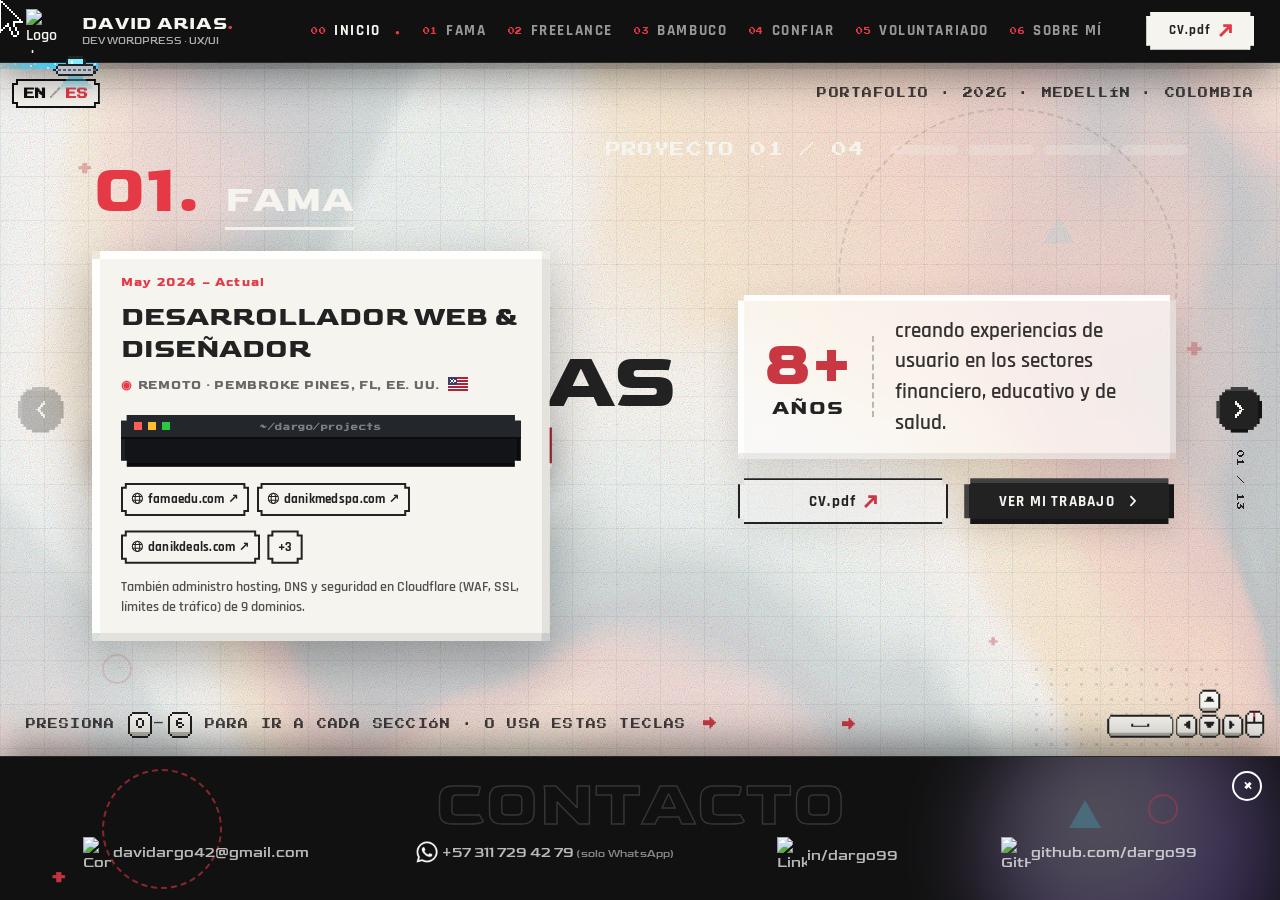
==== es/index.html @ ad83dde1 "About: quita Photoshop y After Effects; nueva frase sobre interfaces Co-Authored-By: Claude Opus 5.5" ====
<!DOCTYPE html>
<html lang="es" data-base="../">
<head>
  <meta charset="UTF-8" />
  <meta name="viewport" content="width=device-width, initial-scale=1.0" />
  <title>David Arias · Desarrollador WordPress Full-Stack &amp; Diseñador UX/UI</title>
  <meta name="description" content="David Arias, Desarrollador WordPress Full-Stack y Diseñador UX/UI en Medellín, Colombia. Plugins a medida para WordPress y WooCommerce, sitios rápidos y seguros, SEO técnico y Moodle. Más de 8 años, abierto a trabajo remoto." />
  <link rel="canonical" href="https://dargo99.github.io/es/" />
  <meta property="og:type" content="website" />
  <meta property="og:url" content="https://dargo99.github.io/es/" />
  <meta property="og:title" content="David Arias · Desarrollador WordPress Full-Stack &amp; Diseñador UX/UI" />
  <meta property="og:description" content="Plugins a medida para WordPress y WooCommerce, sitios rápidos y seguros, SEO técnico y Moodle. Más de 8 años, abierto a trabajo remoto." />
  <meta property="og:image" content="https://dargo99.github.io/img/og-es.jpg" />
  <meta property="og:image:width" content="1200" />
  <meta property="og:image:height" content="630" />
  <meta property="og:locale" content="es_CO" />
  <meta name="twitter:card" content="summary_large_image" />
  <link rel="icon" href="../img/siteico.png" type="image/png" />
  <link rel="alternate" hreflang="en" href="https://dargo99.github.io/" />
  <link rel="alternate" hreflang="es" href="https://dargo99.github.io/es/" />
  <link rel="stylesheet" href="../style.css?v=20261106a" />
</head>
<body>
  <!-- Activa el modo deck ANTES del primer pintado: si se esperaba a script.js
       (al final del body) el hero se pintaba primero con el layout normal y la
       descripción/botones visibles, y luego se ocultaban con un fundido. -->
  <script>document.body.classList.add('deck', 'deck-boot');</script>
  <!-- Pantalla de carga: desenfoque sobre el sitio + logo al centro mientras
       termina de cargar y acomodarse; script.js la desvanece -->
  <div id="loader" aria-hidden="true"><img src="../img/siteico.png" alt="" /></div>

  <!-- Filtros SVG: aberración cromática (lupa) + deformación del agua (aurora) -->
  <svg id="fx-defs" aria-hidden="true" focusable="false" width="0" height="0">
    <defs>
      <filter id="chroma" x="-15%" y="-15%" width="130%" height="130%" color-interpolation-filters="sRGB">
        <feOffset in="SourceGraphic" dx="-2.5" dy="0" result="r" />
        <feOffset in="SourceGraphic" dx="2.5" dy="0" result="b" />
        <feColorMatrix in="r" type="matrix" result="rOnly"
          values="1 0 0 0 0  0 0 0 0 0  0 0 0 0 0  0 0 0 1 0" />
        <feColorMatrix in="b" type="matrix" result="bOnly"
          values="0 0 0 0 0  0 0 0 0 0  0 0 1 0 0  0 0 0 1 0" />
        <feBlend in="rOnly" in2="SourceGraphic" mode="screen" result="rb" />
        <feBlend in="bOnly" in2="rb" mode="screen" />
      </filter>
    </defs>
  </svg>

  <!-- Capa de código decorativo: binario + fragmentos de los lenguajes del CV.
       Poblada por script.js; muy tenue para no competir con el contenido. -->
  <div id="code-rain" aria-hidden="true"></div>

  <!-- Efecto agua: canvas de baja resolución con ripples que siguen al cursor -->
  <canvas id="ripple" aria-hidden="true"></canvas>

  <!-- Custom cursor -->
  <div id="cursor"></div>

  <!-- Retro grain overlay -->
  <div id="grain"></div>

  <!-- Zoom modal (slider images / videos) -->
  <div id="zoom" role="dialog" aria-modal="true" aria-label="Visor de imágenes" aria-hidden="true">
    <button type="button" id="zoom-close" data-sound="clic">✕</button>
    <button type="button" id="zoom-prev" data-sound="clic" aria-label="Imagen anterior"><svg class="vw-arrow" viewBox="0 0 24 24" aria-hidden="true" focusable="false"><path d="M4 12h15M13 6l6 6-6 6"/></svg></button>
    <button type="button" id="zoom-next" data-sound="clic" aria-label="Imagen siguiente"><svg class="vw-arrow" viewBox="0 0 24 24" aria-hidden="true" focusable="false"><path d="M4 12h15M13 6l6 6-6 6"/></svg></button>
    <span id="zoom-tag"></span>
    <span id="zoom-ba" class="ba-cover" aria-hidden="true"></span>
    <div class="zoom-view">
      <img id="zoom-img" src="" alt="Vista ampliada" decoding="async" />
      <video id="zoom-video" loop muted playsinline preload="metadata"></video>
    </div>
  </div>

  <!-- Lightbox (freelance graphic pieces) — a nivel de body para que su overlay
       cubra toda la página (si va anidado en una sección queda atrapado). -->
  <div id="lightbox" role="dialog" aria-modal="true" aria-label="Visor de diseño gráfico" aria-hidden="true">
    <button type="button" id="lb-close" data-sound="clic">✕</button>
    <button type="button" id="lb-prev"  data-sound="clic" aria-label="Imagen anterior"><svg class="vw-arrow" viewBox="0 0 24 24" aria-hidden="true" focusable="false"><path d="M4 12h15M13 6l6 6-6 6"/></svg></button>
    <button type="button" id="lb-next"  data-sound="clic" aria-label="Imagen siguiente"><svg class="vw-arrow" viewBox="0 0 24 24" aria-hidden="true" focusable="false"><path d="M4 12h15M13 6l6 6-6 6"/></svg></button>
    <img id="lb-img" src="" alt="Vista ampliada" />
  </div>

  <!-- Audio -->
  <audio id="snd-clic"   src="../audio/clic.mp3"   preload="auto"></audio>
  <audio id="snd-whoosh" src="../audio/whoosh.mp3" preload="auto"></audio>
  <audio id="snd-tilin"  src="../audio/tilin.mp3"  preload="auto"></audio>
  <audio id="snd-whoomp" src="../audio/whoomp.mp3" preload="auto"></audio>

<!-- TOP BAR -->
<nav id="topbar">
  <a href="#hero" class="nav-logo glitch" data-sound="clic" data-text="DAVID ARIAS.">
    <img src="../img/siteico.png" alt="Logo de David Arias" />
    <span class="brand">
      <strong>DAVID ARIAS<span class="red">.</span></strong>
      <span class="side-roles">Dev WordPress · UX/UI</span>
    </span>
  </a>

  <ul>
    <li><a href="#hero"         data-sound="clic"><span class="micro">00</span> Inicio</a></li>
    <li><a href="#fama"         data-sound="clic"><span class="micro">01</span> FAMA</a></li>
    <li><a href="#freelance"    data-sound="clic"><span class="micro">02</span> Freelance</a></li>
    <li><a href="#bambuco"      data-sound="clic"><span class="micro">03</span> BambuCo</a></li>
    <li><a href="#confiar"      data-sound="clic"><span class="micro">04</span> Confiar</a></li>
    <li><a href="#volunteering" data-sound="clic"><span class="micro">05</span> Voluntariado</a></li>
    <li><a href="#about"        data-sound="clic"><span class="micro">06</span> Sobre mí</a></li>
  </ul>

  <a href="../cv/David-Arias-CV-ES.pdf" target="_blank" rel="noopener" class="btn-light btn-sm glitch" data-sound="whoomp" data-text="CV.pdf">
    <span class="cv-text">CV.pdf</span>
    <svg class="cv-icon cv-arrow" viewBox="2 44 166 166" aria-hidden="true" focusable="false"><path transform="rotate(45 91 122.5)" d="M85 22Q91 16 97 22L169 94L143.5 119.5L109 85V229H73V85L38.5 119.5L13 94Z"/></svg>
  </a>
</nav>

  <!-- Cambio de idioma: esquina superior izquierda, bajo el topbar -->
  <a href="../index.html" class="lang-switch" hreflang="en" lang="en" data-sound="clic" aria-label="View the portfolio in English"><span class="ls-alt">EN</span><span class="ls-sep">/</span><span class="ls-cur">ES</span></a>

  <!-- BOTTOM CONTACT BAR (expands on hover) -->
  <div id="bottombar">
    <div class="bb-deco">
      <span class="orb bb-orb2"></span>
      <div class="deco-ring-sm bb-ring"></div>
      <span class="deco-plus dp4">+</span>
      <span class="deco-shape ds-tri s12"></span>
      <span class="deco-shape ds-ci s6"></span>
      <span class="bb-title">Contacto</span>
    </div>
    <button type="button" class="bb-toggle" aria-label="Cerrar barra de contacto" data-sound="clic">+</button>
    <a href="mailto:davidargo42@gmail.com" data-sound="tilin"><img src="../img/mail.png" alt="Correo" /><span>davidargo42@gmail.com</span></a>
    <a href="https://wa.me/573117294279" target="_blank" rel="noopener" data-sound="tilin"><img src="../img/whatsapp.png?v=3" alt="WhatsApp" /><span>+57 311 729 42 79 <small class="bb-note">(solo WhatsApp)</small></span></a>
    <a href="https://www.linkedin.com/in/dargo99/" target="_blank" rel="noopener" data-sound="tilin"><img src="../img/linkedin.png" alt="LinkedIn" /><span style="margin-top: 7px;">in/dargo99</span></a>
    <a href="https://github.com/dargo99" target="_blank" rel="noopener" data-sound="tilin"><img src="../img/github.png" alt="GitHub" /><span>github.com/dargo99</span></a>
    <a href="#hero" class="backtop" data-sound="whoosh" aria-label="Volver al inicio"><svg class="home-ico" viewBox="0 0 9 8" aria-hidden="true" focusable="false" shape-rendering="crispEdges"><path d="M4 0h1v1h1v1h1v1h1v1H7v4H5V5H4v3H2V4H1V3h1V2h1V1h1z"/></svg><span>Volver</span></a>
  </div>

  <!-- DECK: el sitio funciona como un slider 3D que avanza con el scroll.
       Glow de fondo (cambia de color por sección), progreso y flechas. -->
  <div id="deck-glow" aria-hidden="true"></div>
  <div id="deck-progress" aria-hidden="true"><span></span></div>
  <nav id="deck-nav" aria-label="Diapositivas">
    <button type="button" id="deck-prev" class="deck-arrow prev" aria-label="Diapositiva anterior"><svg viewBox="0 0 1000 1000" aria-hidden="true" focusable="false"><path d="M696 533C708 521 713 504 713 487 713 471 708 454 696 446L400 146C388 133 375 125 354 125 338 125 325 129 313 142 300 154 292 171 292 187 292 204 296 221 308 233L563 492 304 771C292 783 288 800 288 817 288 833 296 850 308 863 321 871 338 875 354 875 371 875 388 867 400 854L696 533Z"></path></svg></button>
    <span id="deck-count" class="micro" aria-live="polite">01 / 01</span>
    <button type="button" id="deck-next" class="deck-arrow next" aria-label="Diapositiva siguiente"><svg viewBox="0 0 1000 1000" aria-hidden="true" focusable="false"><path d="M696 533C708 521 713 504 713 487 713 471 708 454 696 446L400 146C388 133 375 125 354 125 338 125 325 129 313 142 300 154 292 171 292 187 292 204 296 221 308 233L563 492 304 771C292 783 288 800 288 817 288 833 296 850 308 863 321 871 338 875 354 875 371 875 388 867 400 854L696 533Z"></path></svg></button>
  </nav>

  <!-- Pista "gamificada" (visible en todo el sitio) para navegar: mouse con
       ruedita y flechas del teclado en pixel art (SVG generado por script.js),
       con demo automática y respuesta al usar la rueda o las teclas reales. -->
  <div class="kbd-hint" aria-hidden="true">
    <div class="kbd-row kbd-scroll">
      <i class="kbd-mouse"></i>
    </div>
    <div class="kbd-row">
      <div class="kbd-keys">
        <i class="kc" data-key="ArrowUp"></i>
        <i class="kc" data-key="ArrowLeft"></i>
        <i class="kc" data-key="ArrowDown"></i>
        <i class="kc" data-key="ArrowRight"></i>
        <i class="kc kc-space" data-key=" "></i>
      </div>
    </div>
  </div>

  <div id="page">

    <!-- HERO -->
    <header id="hero">
      <div class="hero-streak" aria-hidden="true"><span></span><span></span><span></span><span></span><span></span></div>
      <div class="tools-bg"></div>
      <div class="deco-ring"></div>
      <span class="deco-plus dp1">+</span>
      <span class="deco-plus dp2">+</span>
      <span class="deco-plus dp3">+</span>
      <span class="deco-shape ds-ci s2"></span>
      <span class="deco-shape ds-tri s3"></span>
      <span class="deco-shape ds-tri s9"></span>
      <div class="deco-dots dd0"></div>
      <span class="side-label side-bl micro hint-label" aria-hidden="true">Presiona <kbd class="kcap" data-key="0">0</kbd>–<kbd class="kcap" data-key="6">6</kbd> para ir a cada sección · o usa estas teclas <span class="hint-arrow">→</span></span>
      <span class="side-label side-tr micro" aria-hidden="true">Portafolio · 2026 · Medellín · Colombia</span>

      <div class="container hero-inner">
        <div class="hero-top">
          <h1 class="hero-name" aria-label="David Arias"><span class="hn-line" id="type-name" aria-hidden="true"></span></h1>
          <a href="#fama" class="hero-rolebig" data-sound="whoosh" aria-label="Desarrollador web &amp; diseñador: ver mi trabajo">
            <span class="px px-glitch" id="type-px"></span>
            <span class="role-amp" id="type-amp"></span>
          </a>
        </div>
        <div class="hero-row">
          <div class="hero-desc">
            <strong class="hd-stat"><span class="hd-num">8+</span><span class="hd-unit">años</span></strong>
            <p class="hd-text">creando experiencias de usuario en los sectores financiero, educativo y de salud.</p>
          </div>
        </div>
        <div class="hero-ctas">
          <a href="../cv/David-Arias-CV-ES.pdf" target="_blank" rel="noopener" class="btn-ghost btn-cv" data-sound="whoomp"><span>CV.pdf</span><svg class="cv-icon cv-arrow" viewBox="2 44 166 166" aria-hidden="true" focusable="false"><path transform="rotate(45 91 122.5)" d="M85 22Q91 16 97 22L169 94L143.5 119.5L109 85V229H73V85L38.5 119.5L13 94Z"/></svg></a>
          <a href="#fama" class="btn-dark btn-arrow" data-sound="whoosh"><span>Ver mi trabajo</span><svg viewBox="0 0 1000 1000" aria-hidden="true" focusable="false"><path d="M696 533C708 521 713 504 713 487 713 471 708 454 696 446L400 146C388 133 375 125 354 125 338 125 325 129 313 142 300 154 292 171 292 187 292 204 296 221 308 233L563 492 304 771C292 783 288 800 288 817 288 833 296 850 308 863 321 871 338 875 354 875 371 875 388 867 400 854L696 533Z"></path></svg></a>
        </div>
      </div>
    </header>

    <!-- ============ FAMA ============ -->
    <section id="fama" class="rule company-sec">
      <span class="sec-streak ss-c" aria-hidden="true"></span>
      <span class="deco-word section-wm">FAMA</span>
      <span class="deco-plus dp4">+</span>
      <span class="deco-plus dp6">+</span>
      <div class="deco-dots dd1"></div>
      <div class="deco-ring-sm dr1"></div>
      <span class="deco-shape ds-tri s11"></span>
      <div class="container">
        <div class="section-head">
          <span class="big-num glitch" data-text="01.">01.</span>
          <h2 class="section-title glitch" data-text="FAMA">FAMA</h2>
          <p class="head-loc">Remoto · Pembroke Pines, FL, <span class="loc-end">EE. UU. <svg class="flag" viewBox="0 0 13 9" aria-hidden="true" focusable="false" shape-rendering="crispEdges"><path fill="#fff" d="M0 0h13v9H0z"/><path fill="#b22234" d="M0 0h13v1H0zM0 2h13v1H0zM0 4h13v1H0zM0 6h13v1H0zM0 8h13v1H0z"/><path fill="#3c3b6e" d="M0 0h6v5H0z"/><path fill="#fff" d="M1 1h1v1H1zM3 1h1v1H3zM2 2h1v1H2zM4 2h1v1H4zM1 3h1v1H1zM3 3h1v1H3z"/></svg></span></p>
        </div>

        <div class="exp-intro">
          <span class="proj-num">May 2024 – Actual</span>
          <h3 class="exp-role glitch" data-text="Desarrollador Web &amp; Diseñador">Desarrollador Web &amp; Diseñador</h3>
          <div class="exp-sites">
            <a href="https://famaedu.com/" target="_blank" rel="noopener" class="site-pill" data-projs="0,1" data-alt-proj="1" data-alt-href="https://famaedu.com/apply/" data-alt-label="famaedu.com/apply ↗" data-sound="tilin"><svg class="web-ico" viewBox="0 0 24 24" aria-hidden="true" focusable="false"><circle cx="12" cy="12" r="9.5"/><ellipse cx="12" cy="12" rx="4.2" ry="9.5"/><path d="M3.5 8.6h17M3.5 15.4h17"/></svg>famaedu.com ↗</a>
            <a href="https://danikmedspa.com/" target="_blank" rel="noopener" class="site-pill" data-projs="2" data-sound="tilin"><svg class="web-ico" viewBox="0 0 24 24" aria-hidden="true" focusable="false"><circle cx="12" cy="12" r="9.5"/><ellipse cx="12" cy="12" rx="4.2" ry="9.5"/><path d="M3.5 8.6h17M3.5 15.4h17"/></svg>danikmedspa.com ↗</a>
            <span class="sites-break" aria-hidden="true"></span>
            <a href="https://danikdeals.com/" target="_blank" rel="noopener" class="site-pill" data-projs="3" data-sound="tilin"><svg class="web-ico" viewBox="0 0 24 24" aria-hidden="true" focusable="false"><circle cx="12" cy="12" r="9.5"/><ellipse cx="12" cy="12" rx="4.2" ry="9.5"/><path d="M3.5 8.6h17M3.5 15.4h17"/></svg>danikdeals.com ↗</a>
            <button type="button" class="site-pill site-more" data-sound="tilin" aria-expanded="false" aria-controls="fama-more-sites" aria-label="Ver 3 sitios más">+3</button>
            <span class="site-menu" id="fama-more-sites" role="menu" hidden>
              <a href="https://ultherapyfacelift.com/" target="_blank" rel="noopener" role="menuitem" data-sound="tilin"><svg class="web-ico" viewBox="0 0 24 24" aria-hidden="true" focusable="false"><circle cx="12" cy="12" r="9.5"/><ellipse cx="12" cy="12" rx="4.2" ry="9.5"/><path d="M3.5 8.6h17M3.5 15.4h17"/></svg>ultherapyfacelift.com ↗</a>
              <a href="https://morpheus8.cc/" target="_blank" rel="noopener" role="menuitem" data-sound="tilin"><svg class="web-ico" viewBox="0 0 24 24" aria-hidden="true" focusable="false"><circle cx="12" cy="12" r="9.5"/><ellipse cx="12" cy="12" rx="4.2" ry="9.5"/><path d="M3.5 8.6h17M3.5 15.4h17"/></svg>morpheus8.cc ↗</a>
              <a href="https://bodysculpting.me/" target="_blank" rel="noopener" role="menuitem" data-sound="tilin"><svg class="web-ico" viewBox="0 0 24 24" aria-hidden="true" focusable="false"><circle cx="12" cy="12" r="9.5"/><ellipse cx="12" cy="12" rx="4.2" ry="9.5"/><path d="M3.5 8.6h17M3.5 15.4h17"/></svg>bodysculpting.me ↗</a>
            </span>
            <p class="exp-note">También administro hosting, DNS y seguridad en Cloudflare (WAF, SSL, límites de tráfico) de 9 dominios.</p>
          </div>
        </div>

        <h3 class="projects-title glitch" data-text="Proyectos">Proyectos</h3>

        <!-- Project: famaedu landings (single slider) -->
        <article class="project">
          <header class="proj-head">
            <h4 class="proj-name glitch" data-text="famaedu.com · Landings">famaedu.com · Landings</h4>
            <dl class="proj-meta micro">
              <div><dd>WordPress, Elementor, WooCommerce, PHP, HTML, CSS, JS</dd></div>
            </dl>
          </header>
          <div class="slider" data-slider>
            <div class="slider-main tall">
              <div class="slide"><img data-lum="[base64]|[base64]" data-src="../img/opt/home-fama.webp" alt="Página de inicio de famaedu.com" loading="lazy" decoding="async" /></div>
              <div class="slide"><img data-lum="f8edf3fbfbe8e9f8fcfbfafcfbffe55b6366d1f9fbfdfbfafdf9fbfcfafbfcfcfcfcfafcfcfafafffffffffffffffffffffffffffffffffffaf5f5f5f5f5f5f5f6f6f6f7fbfbf4f5f8f7ffffffffffffffffffffffffffffffffffffffffffff|befb9e9ea19188aeb4b6b0c1b4fde553535fd6fdfdfdfbfafdf9fbfcfafbfcfcfcf9fafcfcfafafffffffffffffffffffffffffffffffffffaf5f5f5f5f5f5f5f6f6f6f7fbfbf3f5f7f7ffffffffffffffffffffffffffffffffffffffffffff" data-src="../img/opt/skincare-fama.webp" alt="Landing del Skin Care Diploma de FAMA" loading="lazy" decoding="async" /></div>
              <div class="slide"><img data-lum="f7eca379625f62544a392e24201d1d1d1d1d1d1d1d1d1d1d1d1d80ffffffffffffffffffd3464143395f66dbfffffffffffef6f6f6f6f6f6fefffffffffffffeeceeefeff0f0f5fefefdfbfaf9ac2024272b2e3235383c3f43464a4e51545844|bcfb98827e6b3527191c1d1d1d1d1d1d1d1d1d1d1d1d1d1d1d1d80ffffffffffffffffffcc503f5a373338dbfffffffffffef6f6f6f6f6f6fefffffffffffffef1f3f5f5f4f5f9fefefdfbfaf9ab2023272b2e3235383c634c464a4d5154584f" data-src="../img/opt/tour-fama.webp" alt="Página de reserva de tours del campus de FAMA" loading="lazy" decoding="async" /></div>
              <button type="button" class="nav-btn prev-btn" aria-label="Anterior"><svg viewBox="0 0 1000 1000" aria-hidden="true" focusable="false"><path d="M696 533C708 521 713 504 713 487 713 471 708 454 696 446L400 146C388 133 375 125 354 125 338 125 325 129 313 142 300 154 292 171 292 187 292 204 296 221 308 233L563 492 304 771C292 783 288 800 288 817 288 833 296 850 308 863 321 871 338 875 354 875 371 875 388 867 400 854L696 533Z"></path></svg></button>
              <button type="button" class="nav-btn next-btn" aria-label="Siguiente"><svg viewBox="0 0 1000 1000" aria-hidden="true" focusable="false"><path d="M696 533C708 521 713 504 713 487 713 471 708 454 696 446L400 146C388 133 375 125 354 125 338 125 325 129 313 142 300 154 292 171 292 187 292 204 296 221 308 233L563 492 304 771C292 783 288 800 288 817 288 833 296 850 308 863 321 871 338 875 354 875 371 875 388 867 400 854L696 533Z"></path></svg></button>
              <span class="slide-counter micro">01 / 03</span>
            </div>
            <div class="progress-bar"><div class="progress-fill"><span>🚀</span></div></div>
            <div class="thumbs">
              <button type="button" class="thumb"><img data-src="../img/opt/thumbs/home-fama.webp" alt="" loading="lazy" decoding="async" /></button>
              <button type="button" class="thumb"><img data-src="../img/opt/thumbs/skincare-fama.webp" alt="" loading="lazy" decoding="async" /></button>
              <button type="button" class="thumb"><img data-src="../img/opt/thumbs/tour-fama.webp" alt="" loading="lazy" decoding="async" /></button>
            </div>
          </div>
          <p class="proj-desc">
            Defino el diseño, publico la mayoría de las landings y desarrollo plugins que las mantienen rápidas (PageSpeed 90+), seguras, accesibles y optimizadas para SEO.
          </p>
        </article>

        <!-- Project: custom checkout & enrollment -->
        <article class="project">
          <header class="proj-head">
            <h4 class="proj-name glitch" data-text="Checkout e inscripción a la medida">Checkout e inscripción a la medida</h4>
            <dl class="proj-meta micro">
              <div><dd>PHP, CSS, HTML, JS, Elementor, WooCommerce, WordPress</dd></div>
            </dl>
          </header>
          <div class="slider" data-slider>
            <div class="slider-main tall">
              <div class="slide"><img data-lum="ffeefaf2e2c9c2dee8f3fcfffffffffffffffffffffffffffffffffffffffffffffffffffffffffffffffffffffffffffffffffffffffffffffffffffffffffffffffffffffffffffffffffffffffffffffffffffffffffffffffffffffffff4|b99c9bf8fffaf8ffeef3fdfffffffffffffffffffffffffffffffffffffffffffffffffffffffffffffffefffffffffffffffffffffffffffffffffffffffffffffffffffffffffffffffffffffffffffffffffffffffffffffffffffffffff4" data-src="../img/opt/apply-fama.webp" alt="Asistente de inscripción de FAMA" loading="lazy" decoding="async" /></div>
              <div class="slide"><img data-lum="edf0ebf8f8f8f8f8f8f8f8f8f8f8f8f8faf8f8f8f8f8f8f8f8f8f8f8f8f8faf8f8f8f8f8f8f8f8f8f8f8f8f8faf9f8f8f8f8f8f8f8f8f8f8f8f8f9f9f8f8f8f8f8f8f8f8f8f8f8f8f9faf8f8f8f8f8f8f8f8f8f8f8f8f8faf9f8f8f8f8f8f8f7|fcfbecf8f8f8f8f8f8f8f8f8f8f8f8f8faf8f8f8f8f8f8f8f8f8f8f8f8f8f9f8f8f8f8f8f8f8f8f8f8f8f8f8f9f9f8f8f8f8f8f8f8f8f8f8f8f8f8f9f8f8f8f8f8f8f8f8f8f8f8f8f9faf8f8f8f8f8f8f8f8f8f8f8f8f8faf9f8f8f8f8f8f8f7" data-src="../img/opt/checkout-fama.webp" alt="Checkout a la medida de FAMA" loading="lazy" decoding="async" /></div>
              <div class="slide"><img data-lum="e9c7d8e6f7f8f8f8f8f8f8f8f8f6f8f8f8f8f8f8fafaf8f8f8f8f8f8f8f8f8f8f8f8f8f8f8f8f9faf9f8f8f8f8f8f8f8f8f8f8f8f8f8f8f8fafaf8f8f8f8f8f8f8f8f8f8f8f8f8f8f8f8fafaf8f8f8f8f8f8f8f8f8f8f8f8f8f8f8f8faf9f8f4|e5f6ffe8f7f8f8f8f8f8f8f8f8f7f8f8f8f8f8f8fafaf9f8f8f8f8f8f8f8f8f8f8f8f8f8f8f8f9faf8f8f8f8f8f8f8f8f8f8f8f8f8f8f8f8f9faf8f8f8f8f8f8f8f8f8f8f8f8f8f8f8f8f9faf8f8f8f8f8f8f8f8f8f8f8f8f8f8f8f8f9faf8f4" data-src="../img/opt/recibo-fama.webp" alt="Recibo personalizado de FAMA" loading="lazy" decoding="async" /></div>
              <button type="button" class="nav-btn prev-btn" aria-label="Anterior"><svg viewBox="0 0 1000 1000" aria-hidden="true" focusable="false"><path d="M696 533C708 521 713 504 713 487 713 471 708 454 696 446L400 146C388 133 375 125 354 125 338 125 325 129 313 142 300 154 292 171 292 187 292 204 296 221 308 233L563 492 304 771C292 783 288 800 288 817 288 833 296 850 308 863 321 871 338 875 354 875 371 875 388 867 400 854L696 533Z"></path></svg></button>
              <button type="button" class="nav-btn next-btn" aria-label="Siguiente"><svg viewBox="0 0 1000 1000" aria-hidden="true" focusable="false"><path d="M696 533C708 521 713 504 713 487 713 471 708 454 696 446L400 146C388 133 375 125 354 125 338 125 325 129 313 142 300 154 292 171 292 187 292 204 296 221 308 233L563 492 304 771C292 783 288 800 288 817 288 833 296 850 308 863 321 871 338 875 354 875 371 875 388 867 400 854L696 533Z"></path></svg></button>
              <span class="slide-counter micro">01 / 03</span>
            </div>
            <div class="progress-bar"><div class="progress-fill"><span>🚀</span></div></div>
            <div class="thumbs">
              <button type="button" class="thumb"><img data-src="../img/opt/thumbs/apply-fama.webp" alt="" loading="lazy" decoding="async" /></button>
              <button type="button" class="thumb"><img data-src="../img/opt/thumbs/checkout-fama.webp" alt="" loading="lazy" decoding="async" /></button>
              <button type="button" class="thumb"><img data-src="../img/opt/thumbs/recibo-fama.webp" alt="" loading="lazy" decoding="async" /></button>
            </div>
          </div>
          <p class="proj-desc">
            Asistente de inscripción: curso, fecha, modalidad y plan de pago, con cargos y descuentos calculados. Plugins de WordPress a la medida con WooCommerce, Stripe, Zapier y GoHighLevel.
          </p>
        </article>

        <!-- Project: danikmedspa -->
        <article class="project">
          <header class="proj-head">
            <h4 class="proj-name glitch" data-text="danikmedspa.com">danikmedspa.com</h4>
            <dl class="proj-meta micro">
              <div><dd>WordPress, Elementor, WooCommerce, HTML, CSS, JS</dd></div>
            </dl>
          </header>
          <div class="slider" data-slider>
            <div class="slider-main tall">
              <div class="slide"><img data-lum="31545b56390e1d42525b5f6df3f3f3f3f3f3f3f3f3f3f3f3f34432313130302f2f2d2928283af6f6f6f6f6f6f6f6f6f6f6f6f6f4f3f3f3f3f3f3f3f3f3f6fffffffffffffdf6f6f6f6f6f6f6f6f62f191818181818181717171616161616161d|2c4351493f331e1b26323743eaf3f3f3f3f3f3f3f3f3f3e0e0402e2d2d2c2b2b2b2b2b221433f6f6f6f6f6f6f6f6f6f6e2e4f6f5f3f3f3f3f3f3f3f3e9e1f7fefefefefefcf6f6f6eee1eef6f6f6554343424242422c31414142424243434348" data-src="../img/opt/home%20danik.webp" alt="Página de inicio de Danik Med Spa" loading="lazy" decoding="async" /></div>
              <div class="slide"><img data-lum="4d65686b6d6d6fe6fffffffffffffffffffffc1733ffffffffff5f2326292c2f64f6f6f6f6f6f6f6f6f6f6f6f6fffffffffffffffffffffffffffffdfcfaf8f7fcfffffff9f6f6f6f6f6f6f6f6f6f6f6f62e1b1818181717161616aff6f6f6f6|47543f242f2a27d8fefefefefdf9fefefefefb3152fefefefefe582b2e30333562e9f6f6f6f6f6f2edf6f6f6f6fef6f9fefefefefef2fdfefefefefceef9f8f7fcfefef1f9f6f6f6f6f2ecf6f6f6f6f6eb4e424242414134414343bef6f6e9f6" data-src="../img/opt/services%20danik.webp" alt="Servicios de Danik Med Spa" loading="lazy" decoding="async" /></div>
              <button type="button" class="nav-btn prev-btn" aria-label="Anterior"><svg viewBox="0 0 1000 1000" aria-hidden="true" focusable="false"><path d="M696 533C708 521 713 504 713 487 713 471 708 454 696 446L400 146C388 133 375 125 354 125 338 125 325 129 313 142 300 154 292 171 292 187 292 204 296 221 308 233L563 492 304 771C292 783 288 800 288 817 288 833 296 850 308 863 321 871 338 875 354 875 371 875 388 867 400 854L696 533Z"></path></svg></button>
              <button type="button" class="nav-btn next-btn" aria-label="Siguiente"><svg viewBox="0 0 1000 1000" aria-hidden="true" focusable="false"><path d="M696 533C708 521 713 504 713 487 713 471 708 454 696 446L400 146C388 133 375 125 354 125 338 125 325 129 313 142 300 154 292 171 292 187 292 204 296 221 308 233L563 492 304 771C292 783 288 800 288 817 288 833 296 850 308 863 321 871 338 875 354 875 371 875 388 867 400 854L696 533Z"></path></svg></button>
              <span class="slide-counter micro">01 / 02</span>
            </div>
            <div class="progress-bar"><div class="progress-fill"><span>🚀</span></div></div>
            <div class="thumbs">
              <button type="button" class="thumb"><img data-src="../img/opt/thumbs/home%20danik.webp" alt="" loading="lazy" decoding="async" /></button>
              <button type="button" class="thumb"><img data-src="../img/opt/thumbs/services%20danik.webp" alt="" loading="lazy" decoding="async" /></button>
            </div>
          </div>
          <p class="proj-desc">
          Rediseño del sitio principal del med spa, pensado para convertir visitas en solicitudes de consulta gratuita. También me encargo de su mantenimiento y SEO.
          </p>
        </article>

        <!-- Project: danikdeals -->
        <article class="project">
          <header class="proj-head">
            <h4 class="proj-name glitch" data-text="danikdeals.com">danikdeals.com</h4>
            <dl class="proj-meta micro">
              <div><dd>WordPress, Elementor, WooCommerce, HTML, CSS, JS</dd></div>
            </dl>
          </header>
          <div class="slider" data-slider>
            <div class="slider-main tall">
              <div class="slide"><img data-lum="254be7e5d4d8dad9dadadad9d8d8d8d8d8d8d7d6d6d5e4f4f4f4f4f4f4f4f4f4f4f4f4f4f4f4f4f4f4f4f4f4f4f4f4f4f4f4f4f4f4f4f4f4f4f4f4f4f4f4f4f4f4f4f4f4f4f4f4f4f4f4f4f4f4f4f4f4f4b88383858687d6ebebebebecedeae7|254bfcfac2c0c1cec1b6b4b9c6d1cec4bcb9b8babbbbd7f4f4f4f4f4f4f4f4f4f4f4f4f4f4f4f4f4f4f4f4f4f4f4f4f4f4f4f4f4f4f4f4f4f4f4f4f4f4f4f4f4f4f4f4f4f4f4f4f4f4f4f4f4f4f4f4f4f49d4b4b4b4b4bbad6d6d6d8d8d8d8da" data-src="../img/opt/home%20danikdeals.webp" alt="Página de inicio de Danik Deals" loading="lazy" decoding="async" /></div>
              <div class="slide"><img data-lum="2553e3eee5f4f5f5f5f5f5f5f5f5f5f5f5f5f5f5f5f5f5f5f5f5f5f5f5f5f5f5f5f5f5f5f5f5f5f5f5f5f5f5f5f5f5f5f5f5f5f5f5f5f5f5f5f5f5f5f5f5f5f5f5f5f5f5f5f5f5f5f5f5f5f5f5f5f5f5f5f5f5f5f5f5f5f5f5f5f5f5f5f5f5f5|2554fcf9e5f4f5f5f5f5f5f5f5f5f5f5f5f5f5f5f5f5f5f5f5f5f5f5f5f5f5f5f5f5f5f5f5f5f5f5f5f5f5f5f5f5f5f5f5f5f5f5f5f5f5f5f5f5f5f5f5f5f5f5f5f5f5f5f5f5f5f5f5f5f5f5f5f5f5f5f5f5f5f5f5f5f5f5f5f5f5f5f5f5f5f5" data-src="../img/opt/memershipdanikdeals.webp" alt="Membresía de Danik Deals" loading="lazy" decoding="async" /></div>
              <button type="button" class="nav-btn prev-btn" aria-label="Anterior"><svg viewBox="0 0 1000 1000" aria-hidden="true" focusable="false"><path d="M696 533C708 521 713 504 713 487 713 471 708 454 696 446L400 146C388 133 375 125 354 125 338 125 325 129 313 142 300 154 292 171 292 187 292 204 296 221 308 233L563 492 304 771C292 783 288 800 288 817 288 833 296 850 308 863 321 871 338 875 354 875 371 875 388 867 400 854L696 533Z"></path></svg></button>
              <button type="button" class="nav-btn next-btn" aria-label="Siguiente"><svg viewBox="0 0 1000 1000" aria-hidden="true" focusable="false"><path d="M696 533C708 521 713 504 713 487 713 471 708 454 696 446L400 146C388 133 375 125 354 125 338 125 325 129 313 142 300 154 292 171 292 187 292 204 296 221 308 233L563 492 304 771C292 783 288 800 288 817 288 833 296 850 308 863 321 871 338 875 354 875 371 875 388 867 400 854L696 533Z"></path></svg></button>
              <span class="slide-counter micro">01 / 02</span>
            </div>
            <div class="progress-bar"><div class="progress-fill"><span>🚀</span></div></div>
            <div class="thumbs">
              <button type="button" class="thumb"><img data-src="../img/opt/thumbs/home%20danikdeals.webp" alt="" loading="lazy" decoding="async" /></button>
              <button type="button" class="thumb"><img data-src="../img/opt/thumbs/memershipdanikdeals.webp" alt="" loading="lazy" decoding="async" /></button>
            </div>
          </div>
          <p class="proj-desc">
          La tienda de ofertas en línea del med spa, impulsada por promociones de temporada y campañas de precio. Rediseño, mantenimiento continuo y SEO.
          </p>
        </article>

      </div>
    </section>

    <!-- ============ FREELANCE ============ -->
    <section id="freelance" class="rule company-sec">
      <span class="sec-streak ss-b" aria-hidden="true"></span>
      <span class="deco-word section-wm">FREELANCE</span>
      <div class="deco-dots dd3"></div>
      <span class="deco-plus dp9">+</span>
      <span class="deco-plus dp13">+</span>
      <span class="deco-shape ds-ci s6"></span>
      <span class="deco-shape ds-tri s12"></span>
      <div class="container">
        <div class="section-head">
          <span class="big-num glitch" data-text="02.">02.</span>
          <h2 class="section-title glitch" data-text="Freelance">Freelance</h2>
          <p class="head-loc">Remoto · Medellín, <span class="loc-end">COL <svg class="flag" viewBox="0 0 12 8" aria-hidden="true" focusable="false" shape-rendering="crispEdges"><path fill="#fcd116" d="M0 0h12v4H0z"/><path fill="#003893" d="M0 4h12v2H0z"/><path fill="#ce1126" d="M0 6h12v2H0z"/></svg></span></p>
        </div>

        <div class="exp-intro">
          <span class="proj-num">Sep 2023 – May 2024</span>
          <h3 class="exp-role glitch" data-text="Diseñador UI &amp; Gráfico">Diseñador UI &amp; Gráfico</h3>
        </div>

        <h3 class="projects-title glitch" data-text="Trabajos destacados">Trabajos destacados</h3>

        <article class="project" data-name="Diseño de marca &amp; UI">
          <div class="design-grid">
            <button type="button" class="design-item"><img data-src="../img/opt/softask.webp" alt="Softask: prototipo interactivo en Figma de una app de gestión de tareas" loading="lazy" /></button>
            <button type="button" class="design-item"><img data-src="../img/opt/avril.webp" alt="App Avril: prototipo interactivo en Figma de una app web de gestión de estaciones de servicio" loading="lazy" /></button>
            <button type="button" class="design-item"><img data-src="../img/opt/design1.webp"  alt="Pieza de diseño gráfico" loading="lazy" /></button>
            <button type="button" class="design-item"><img data-src="../img/opt/design2.webp"  alt="Pieza de diseño gráfico" loading="lazy" /></button>
            <button type="button" class="design-item"><img data-src="../img/opt/design3.webp"  alt="Pieza de diseño gráfico" loading="lazy" /></button>
            <button type="button" class="design-item"><img data-src="../img/opt/design4.webp"  alt="Pieza de diseño gráfico" loading="lazy" /></button>
            <button type="button" class="design-item"><img data-src="../img/opt/design5.webp"  alt="Pieza de diseño gráfico" loading="lazy" /></button>
            <button type="button" class="design-item"><img data-src="../img/opt/design6.webp"  alt="Pieza de diseño gráfico" loading="lazy" /></button>
            <button type="button" class="design-item"><img data-src="../img/opt/design7.webp"  alt="Pieza de diseño gráfico" loading="lazy" /></button>
            <button type="button" class="design-item"><img data-src="../img/opt/design8.webp"  alt="Pieza de diseño gráfico" loading="lazy" /></button>
            <button type="button" class="design-item"><img data-src="../img/opt/design9.webp"  alt="Pieza de diseño gráfico" loading="lazy" /></button>
            <button type="button" class="design-item"><img data-src="../img/opt/design10.webp" alt="Anuncio del helado artesanal de café Ben Fatto" loading="lazy" /></button>
          </div>
          <p class="proj-desc">
            Identidades de marca para pequeñas empresas y rediseños de UI con prototipos interactivos en Figma para una app de tareas y una app web de estaciones de servicio.
          </p>
        </article>
      </div>
    </section>

    <!-- ============ BAMBUCO ============ -->
    <section id="bambuco" class="rule company-sec">
      <span class="sec-streak ss-c" aria-hidden="true"></span>
      <span class="deco-word section-wm">BAMBUCO</span>
      <div class="deco-dots dd6"></div>
      <span class="deco-plus dp14">+</span>
      <div class="deco-ring-sm dr5"></div>
      <span class="deco-shape ds-tri s7"></span>
      <span class="deco-shape ds-tri s13"></span>
      <div class="container">
        <div class="section-head">
          <span class="big-num glitch" data-text="03.">03.</span>
          <h2 class="section-title glitch" data-text="BambuCo">BambuCo</h2>
          <p class="head-loc">Remoto · Medellín, <span class="loc-end">COL <svg class="flag" viewBox="0 0 12 8" aria-hidden="true" focusable="false" shape-rendering="crispEdges"><path fill="#fcd116" d="M0 0h12v4H0z"/><path fill="#003893" d="M0 4h12v2H0z"/><path fill="#ce1126" d="M0 6h12v2H0z"/></svg></span></p>
        </div>

        <div class="exp-intro">
          <span class="proj-num">Jul 2022 – Jul 2023</span>
          <h3 class="exp-role glitch" data-text="Desarrollador de Software">Desarrollador de Software</h3>
          <div class="exp-sites">
            <a href="https://github.com/bambuco/moodle-block_ludifica" target="_blank" rel="noopener" class="site-pill" data-sound="tilin" data-projs="0"><svg class="gh-ico" viewBox="0 0 16 16" aria-hidden="true" focusable="false"><path d="M8 0C3.58 0 0 3.58 0 8c0 3.54 2.29 6.53 5.47 7.59.4.07.55-.17.55-.38 0-.19-.01-.82-.01-1.49-2.01.37-2.53-.49-2.69-.94-.09-.23-.48-.94-.82-1.13-.28-.15-.68-.52-.01-.53.63-.01 1.08.58 1.23.82.72 1.21 1.87.87 2.33.66.07-.52.28-.87.51-1.07-1.78-.2-3.64-.89-3.64-3.95 0-.87.31-1.59.82-2.15-.08-.2-.36-1.02.08-2.12 0 0 .67-.21 2.2.82.64-.18 1.32-.27 2-.27.68 0 1.36.09 2 .27 1.53-1.04 2.2-.82 2.2-.82.44 1.1.16 1.92.08 2.12.51.56.82 1.27.82 2.15 0 3.07-1.87 3.75-3.65 3.95.29.25.54.73.54 1.48 0 1.07-.01 1.93-.01 2.2 0 .21.15.46.55.38A8.013 8.013 0 0016 8c0-4.42-3.58-8-8-8z"/></svg>block_ludifica ↗</a>
            <a href="https://github.com/UdeMedellin/moodle-theme_abierta" target="_blank" rel="noopener" class="site-pill" data-sound="tilin" data-projs="0"><svg class="gh-ico" viewBox="0 0 16 16" aria-hidden="true" focusable="false"><path d="M8 0C3.58 0 0 3.58 0 8c0 3.54 2.29 6.53 5.47 7.59.4.07.55-.17.55-.38 0-.19-.01-.82-.01-1.49-2.01.37-2.53-.49-2.69-.94-.09-.23-.48-.94-.82-1.13-.28-.15-.68-.52-.01-.53.63-.01 1.08.58 1.23.82.72 1.21 1.87.87 2.33.66.07-.52.28-.87.51-1.07-1.78-.2-3.64-.89-3.64-3.95 0-.87.31-1.59.82-2.15-.08-.2-.36-1.02.08-2.12 0 0 .67-.21 2.2.82.64-.18 1.32-.27 2-.27.68 0 1.36.09 2 .27 1.53-1.04 2.2-.82 2.2-.82.44 1.1.16 1.92.08 2.12.51.56.82 1.27.82 2.15 0 3.07-1.87 3.75-3.65 3.95.29.25.54.73.54 1.48 0 1.07-.01 1.93-.01 2.2 0 .21.15.46.55.38A8.013 8.013 0 0016 8c0-4.42-3.58-8-8-8z"/></svg>theme_abierta ↗</a>
            <a href="https://github.com/bambuco/moodle-block_vitrina" target="_blank" rel="noopener" class="site-pill" data-sound="tilin" data-projs="1"><svg class="gh-ico" viewBox="0 0 16 16" aria-hidden="true" focusable="false"><path d="M8 0C3.58 0 0 3.58 0 8c0 3.54 2.29 6.53 5.47 7.59.4.07.55-.17.55-.38 0-.19-.01-.82-.01-1.49-2.01.37-2.53-.49-2.69-.94-.09-.23-.48-.94-.82-1.13-.28-.15-.68-.52-.01-.53.63-.01 1.08.58 1.23.82.72 1.21 1.87.87 2.33.66.07-.52.28-.87.51-1.07-1.78-.2-3.64-.89-3.64-3.95 0-.87.31-1.59.82-2.15-.08-.2-.36-1.02.08-2.12 0 0 .67-.21 2.2.82.64-.18 1.32-.27 2-.27.68 0 1.36.09 2 .27 1.53-1.04 2.2-.82 2.2-.82.44 1.1.16 1.92.08 2.12.51.56.82 1.27.82 2.15 0 3.07-1.87 3.75-3.65 3.95.29.25.54.73.54 1.48 0 1.07-.01 1.93-.01 2.2 0 .21.15.46.55.38A8.013 8.013 0 0016 8c0-4.42-3.58-8-8-8z"/></svg>block_vitrina ↗</a>
            <a href="https://uvirtualabierta.udemedellin.edu.co/blocks/vitrina/?view=default&amp;id=8720" target="_blank" rel="noopener" class="site-pill" data-sound="tilin" data-projs="1"><svg class="web-ico" viewBox="0 0 24 24" aria-hidden="true" focusable="false"><circle cx="12" cy="12" r="9.5"/><ellipse cx="12" cy="12" rx="4.2" ry="9.5"/><path d="M3.5 8.6h17M3.5 15.4h17"/></svg>UVirtual Abierta ↗</a>
          </div>
        </div>

        <h3 class="projects-title glitch" data-text="Proyectos">Proyectos</h3>

        <article class="project">
          <header class="proj-head">
            <h4 class="proj-name glitch" data-text="Ludifica">Ludifica</h4>
            <dl class="proj-meta micro">
              <div><dd>HTML, CSS, PHP, jQuery, Mustache, Illustrator, Figma</dd></div>
            </dl>
          </header>
          <div class="slider" data-slider>
            <div class="slider-main">
              <div class="slide"><img data-lum="fafefefeeac6cddcf0fefefefefefdf8f5f3f2f2f2f3f5fafdfefefefefeefefedeff5fdfefee0e2d7fefefefde5e7f2fefefee4d0d0fdfee7acabb7a69bcaf8f8f0ece1d7e7ecfdfef7e4d8f5fefef0e1e2e4eadfe0d4f7eee6dde3e7fdfefe|fbfffffffffffffffbffffffffffffffffffffffffffffffffffffffffffffffffffffffffffffffffffffffffffffffffffffffffffffffffffffffffffffffffffffffffffffffffffffffffffffffffffffffffffffffffffffffffffffff" data-src="../img/opt/beforeux.webp" alt="Ludifica antes del rediseño" loading="lazy" decoding="async" /><span class="slide-tag">Antes</span></div>
              <div class="slide"><img data-lum="fffffffffdfefefefdfcfcfcfcfcfdfefdecf7f1edf7edf6fefefefefefefefefefefefefefefefefefefefefefefefefefefefefefefefefefefefefefefefefefefefefefefefefefefefefefefefefefefefefefce3dfdfe4fafefdffffff|fffffffffcfefefefefefefefefedad0d0d1d4d1d1d1d2d0d0d1d1dffdfdfcfcfcfcfcfcfcfcfcfcfcfcfcfcfcfcfcfcfcfcfcfcfcfcfcfcfcfcfcfcfcfcfcfcfcfcfcfcfcfcfcf0e8e7e5e3e3e6e7e3d4c8ccd6dee3e6e8e9e8f9fefdffffff" data-src="../img/opt/ludifica1.webp" alt="Ludifica después del rediseño" loading="lazy" decoding="async" /><span class="slide-tag">Después</span></div>
              <div class="slide"><img data-lum="37373738373636356169656545353d716a5a68724e343636363636363536363534343434343b3f3d403e3d40413d423d403c3d3e3d3f414234343434333536363636363636373737373636363636363535353535353535353434343434343434|3939393939393939393939393939393939393939393939393a3a3a3a3a3939393939393939393939393a3a3939393939393939393a3a3a3a3a3a3a3a393939393a3a3a3a39383838383737373736363635353535363535343434343434343434" data-src="../img/opt/ludifica2.webp" alt="Ludifica después del rediseño" loading="lazy" decoding="async" /><span class="slide-tag">Después</span></div>
              <div class="slide"><img data-lum="3e404c3a393d4d3942364a545051494e4f3f443b353036353433323738393a39393a3b3b3b3c3c3b3c3c3d3d3d3d3e3f3e3f3f3f3f403f3f434c5b5f50494d4c4a4948484769452a2a4872605f312e2a33332a29292929292931302a29292929|4c4b523c3d3e3e3d4044443f3c3b3a3a37373737373737364a444445454647474646464b535e453f3f3937434c4e4e4a45454443486155353b3a3938373636436b6b6f686a654d3536373a37373a3b38393f3c40443a3b3c3d403c3a3d3f3a36" data-src="../img/opt/ludifica3.webp" alt="Ludifica después del rediseño" loading="lazy" decoding="async" /><span class="slide-tag">Después</span></div>
              <div class="slide"><img data-lum="3a364139363942373d344247464a4649493e413a3532363534343337383a3a3939393a3a3a3a3b3b3b3b3c3c3d3d3d3e3e3f3f3f3f3f3f3f424a575b4d474b4a494847464560422c2c4567575732302c34342c2b2b2b2b2b2b32312c2b2b312a|4c4b4931383c32323131313131313131313131313131313035343434343435353434343434343434343434343434343434343434353b372f303030302f2f2f2f2f2f2f2f2f2f2f2f2f2f312f3031302f2f31303031313132323331302f2f3637" data-src="../img/opt/ludifica4.webp" alt="Ludifica después del rediseño" loading="lazy" decoding="async" /><span class="slide-tag">Después</span></div>
              <button type="button" class="nav-btn prev-btn" aria-label="Anterior"><svg viewBox="0 0 1000 1000" aria-hidden="true" focusable="false"><path d="M696 533C708 521 713 504 713 487 713 471 708 454 696 446L400 146C388 133 375 125 354 125 338 125 325 129 313 142 300 154 292 171 292 187 292 204 296 221 308 233L563 492 304 771C292 783 288 800 288 817 288 833 296 850 308 863 321 871 338 875 354 875 371 875 388 867 400 854L696 533Z"></path></svg></button>
              <button type="button" class="nav-btn next-btn" aria-label="Siguiente"><svg viewBox="0 0 1000 1000" aria-hidden="true" focusable="false"><path d="M696 533C708 521 713 504 713 487 713 471 708 454 696 446L400 146C388 133 375 125 354 125 338 125 325 129 313 142 300 154 292 171 292 187 292 204 296 221 308 233L563 492 304 771C292 783 288 800 288 817 288 833 296 850 308 863 321 871 338 875 354 875 371 875 388 867 400 854L696 533Z"></path></svg></button>
              <span class="slide-counter micro">01 / 05</span>
            </div>
            <div class="progress-bar"><div class="progress-fill"><span>🚀</span></div></div>
            <div class="thumbs">
              <button type="button" class="thumb"><img data-src="../img/opt/thumbs/beforeux.webp" alt="" loading="lazy" decoding="async" /></button>
              <button type="button" class="thumb"><img data-src="../img/opt/thumbs/ludifica1.webp" alt="" loading="lazy" decoding="async" /></button>
              <button type="button" class="thumb"><img data-src="../img/opt/thumbs/ludifica2.webp" alt="" loading="lazy" decoding="async" /></button>
              <button type="button" class="thumb"><img data-src="../img/opt/thumbs/ludifica3.webp" alt="" loading="lazy" decoding="async" /></button>
              <button type="button" class="thumb"><img data-src="../img/opt/thumbs/ludifica4.webp" alt="" loading="lazy" decoding="async" /></button>
            </div>
          </div>
          <p class="proj-desc">
            Bloque de gamificación para Moodle. Desarrollé la opción de compartir insignias, la ayuda dinámica, los puntos por completar actividades y las plantillas Default, Eliza y UVirtual Abierta.
          </p>
        </article>

        <article class="project">
          <header class="proj-head">
            <h4 class="proj-name glitch" data-text="Vitrina">Vitrina</h4>
            <dl class="proj-meta micro">
              <div><dd>PHP, Mustache, JavaScript, CSS</dd></div>
            </dl>
          </header>
          <div class="slider" data-slider>
            <div class="slider-main">
              <div class="slide"><img data-lum="fefefed5c1f4fefeced8fee6eefefefefefefefefefefefefefefefefefefefefefefefefefefefefefefefefefefefefefefefefefefefefefefefefefefefefefefefefefefefefefefefefefefefefefefefefefed19593939395c5fefefe|fffffffffffffffffffffffffcffffffffffffffffffffffffffffffffffffffffffffffffffffffffffffffffffffffffffffffffffffffffffffffffffffffffffffffffffffffffffffffffffffffffffffffffffcc8b8989898bbfffffff" data-src="../img/opt/vitrina1.webp" alt="Bloque Vitrina en la página de inicio de Moodle con las pestañas de cursos Todos, Próximos y Destacados" loading="lazy" decoding="async" /></div>
              <div class="slide"><img data-lum="5d7073ffffdecefffffffffffffffffffffffbfefbfbd1f0f3ebe6eaf3ebe6e8f0f6fcd9f0f2e9fdd3fdf3eff0f6f0ecedf4f5ffffffffffffffffffffffffffffffffffffffffffffffffffffffffffffffffffffffffffffffffffff915d5d|a2b4adfffffffffffffffffffffffffffffffffffcf6f6fafafaf5f9fffffffffff5e9e8e9e8e8e6e7fdfffffffffcf8f8e6e6eef3eafefffffffffffbf7f8f5e9eff1ebffffffffffefe4ece5e8ede5e2ffffffffffbb6998fffffffec1a39c" data-src="../img/opt/vitrina2.webp" alt="Catálogo de cursos de la Universidad de Medellín hecho con Vitrina, con filtros de categoría, idioma y licencia" loading="lazy" decoding="async" /></div>
              <div class="slide"><img data-lum="fffffbd4d4eefffffafafafafafafafafafafafafafafafafafafafafafafafafafafafafafafafafafafafafafafafafafafafafafafafafafafafafafafafafafafafafafafafafafafafafafafafafafafafafaface4b4b4b4b4b4bf0ffff|ffffe6cdf1fffffffaf9f9f9f9f9f9f9f9f9f9f9f9f9f9f9f9f9f9f9f9f9f9f9f9f9f9f9f9f9f9f9f9f9f9f9f9f9f9f9f9f9f9f9f9f9f9f9f9f9f9f9f9f9f9f9f9f9f9f9f9f9f9f9f9f9f9f9f9f9f8f8f8f8f8f8f8f9ca383939393938efffff" data-src="../img/opt/vitrina3.webp" alt="Vitrina de cursos con insignias premium y un curso próximo" loading="lazy" decoding="async" /></div>
              <button type="button" class="nav-btn prev-btn" aria-label="Anterior"><svg viewBox="0 0 1000 1000" aria-hidden="true" focusable="false"><path d="M696 533C708 521 713 504 713 487 713 471 708 454 696 446L400 146C388 133 375 125 354 125 338 125 325 129 313 142 300 154 292 171 292 187 292 204 296 221 308 233L563 492 304 771C292 783 288 800 288 817 288 833 296 850 308 863 321 871 338 875 354 875 371 875 388 867 400 854L696 533Z"></path></svg></button>
              <button type="button" class="nav-btn next-btn" aria-label="Siguiente"><svg viewBox="0 0 1000 1000" aria-hidden="true" focusable="false"><path d="M696 533C708 521 713 504 713 487 713 471 708 454 696 446L400 146C388 133 375 125 354 125 338 125 325 129 313 142 300 154 292 171 292 187 292 204 296 221 308 233L563 492 304 771C292 783 288 800 288 817 288 833 296 850 308 863 321 871 338 875 354 875 371 875 388 867 400 854L696 533Z"></path></svg></button>
              <span class="slide-counter micro">01 / 03</span>
            </div>
            <div class="progress-bar"><div class="progress-fill"><span>🚀</span></div></div>
            <div class="thumbs">
              <button type="button" class="thumb"><img data-src="../img/opt/thumbs/vitrina1.webp" alt="" loading="lazy" decoding="async" /></button>
              <button type="button" class="thumb"><img data-src="../img/opt/thumbs/vitrina2.webp" alt="" loading="lazy" decoding="async" /></button>
              <button type="button" class="thumb"><img data-src="../img/opt/thumbs/vitrina3.webp" alt="" loading="lazy" decoding="async" /></button>
            </div>
          </div>
          <p class="proj-desc">
            Bloque de Moodle que muestra los cursos disponibles. Desarrollé las vistas por pestañas, el ordenamiento, la configuración de filtros y la validación de consultas, siguiendo los estándares de código de Moodle.
          </p>
        </article>
      </div>
    </section>

    <!-- ============ CONFIAR ============ -->
    <section id="confiar" class="rule company-sec">
      <span class="sec-streak ss-a" aria-hidden="true"></span>
      <span class="deco-word section-wm">CONFIAR</span>
      <div class="deco-dots dd7"></div>
      <span class="deco-plus dp15">+</span>
      <span class="deco-plus dp16">+</span>
      <div class="deco-ring-sm dr6"></div>
      <span class="deco-shape ds-tri s14"></span>
      <div class="container">
        <div class="section-head">
          <span class="big-num glitch" data-text="04.">04.</span>
          <h2 class="section-title glitch" data-text="Confiar">Confiar</h2>
          <p class="head-loc">Presencial · Medellín, <span class="loc-end">COL <svg class="flag" viewBox="0 0 12 8" aria-hidden="true" focusable="false" shape-rendering="crispEdges"><path fill="#fcd116" d="M0 0h12v4H0z"/><path fill="#003893" d="M0 4h12v2H0z"/><path fill="#ce1126" d="M0 6h12v2H0z"/></svg></span></p>
        </div>

        <div class="exp-intro">
          <span class="proj-num">Jun 2018 – Jun 2022</span>
          <h3 class="exp-role glitch" data-text="Analista de Educación Virtual">Analista de Educación Virtual</h3>
          <div class="exp-sites">
            <a href="https://www.confiar.coop/" target="_blank" rel="noopener" class="site-pill" data-sound="tilin"><svg class="web-ico" viewBox="0 0 24 24" aria-hidden="true" focusable="false"><circle cx="12" cy="12" r="9.5"/><ellipse cx="12" cy="12" rx="4.2" ry="9.5"/><path d="M3.5 8.6h17M3.5 15.4h17"/></svg>confiar.coop ↗</a>
            <a href="https://escuela.confiar.coop/" target="_blank" rel="noopener" class="site-pill" data-projs="0,1" data-sound="tilin"><svg class="web-ico" viewBox="0 0 24 24" aria-hidden="true" focusable="false"><circle cx="12" cy="12" r="9.5"/><ellipse cx="12" cy="12" rx="4.2" ry="9.5"/><path d="M3.5 8.6h17M3.5 15.4h17"/></svg>escuela.confiar.coop ↗</a>
            <p class="exp-note">También administré el Moodle de la Escuela Confiar, monté y di soporte a un sitio WordPress interno y apoyé estrategias de mercadeo y gestión del conocimiento.</p>
          </div>
        </div>

        <h3 class="projects-title glitch" data-text="Proyectos">Proyectos</h3>

        <article class="project">
          <header class="proj-head">
            <h4 class="proj-name glitch" data-text="Universo CRM">Universo CRM</h4>
            <dl class="proj-meta micro">
              <div><dd>HTML, CSS, Moodle, Illustrator, H5P, After Effects, Premiere Pro</dd></div>
            </dl>
          </header>
          <div class="slider" data-slider>
            <div class="slider-main">
              <div class="slide"><video data-src="../video/crm.mp4" preload="none" muted loop playsinline></video></div>
              <div class="slide"><img data-lum="0b050505060f171917140f0a070607080a0d11181b1d212528292b2d2f34383a3a3735353b3b3c3b433c41464c565d656d747b7d7e828383817f81817c756860534a46454546464c555e6467666970716b634c3f2f130a0b0a09080808090705|0a04040404030e231c1e1c1a1a1a1c1d1b1b08080405080404040404100b060604040406040404041d08050804040406040504040404040405050405050505050505060a0505060505050607070707071b0a0707070707070707070807070707" data-src="../img/opt/crm2.webp" alt="Universo CRM" loading="lazy" decoding="async" /></div>
              <div class="slide"><video data-src="../video/crm3.mp4" preload="none" muted loop playsinline></video></div>
              <div class="slide"><video data-src="../video/crm4.mp4" preload="none" muted loop playsinline></video></div>
              <div class="slide"><video data-src="../video/crm_animation.mp4" preload="none" muted loop playsinline></video></div>
              <button type="button" class="nav-btn prev-btn" aria-label="Anterior"><svg viewBox="0 0 1000 1000" aria-hidden="true" focusable="false"><path d="M696 533C708 521 713 504 713 487 713 471 708 454 696 446L400 146C388 133 375 125 354 125 338 125 325 129 313 142 300 154 292 171 292 187 292 204 296 221 308 233L563 492 304 771C292 783 288 800 288 817 288 833 296 850 308 863 321 871 338 875 354 875 371 875 388 867 400 854L696 533Z"></path></svg></button>
              <button type="button" class="nav-btn next-btn" aria-label="Siguiente"><svg viewBox="0 0 1000 1000" aria-hidden="true" focusable="false"><path d="M696 533C708 521 713 504 713 487 713 471 708 454 696 446L400 146C388 133 375 125 354 125 338 125 325 129 313 142 300 154 292 171 292 187 292 204 296 221 308 233L563 492 304 771C292 783 288 800 288 817 288 833 296 850 308 863 321 871 338 875 354 875 371 875 388 867 400 854L696 533Z"></path></svg></button>
              <span class="slide-counter micro">01 / 05</span>
            </div>
            <div class="progress-bar"><div class="progress-fill"><span>🚀</span></div></div>
            <div class="thumbs">
              <button type="button" class="thumb"><img data-src="../img/opt/thumbs/crm.webp" alt="" loading="lazy" decoding="async" /></button>
              <button type="button" class="thumb"><img data-src="../img/opt/thumbs/crm2.webp" alt="" loading="lazy" decoding="async" /></button>
              <button type="button" class="thumb"><img data-src="../img/opt/thumbs/crm3.webp" alt="" loading="lazy" decoding="async" /></button>
              <button type="button" class="thumb"><img data-src="../img/opt/thumbs/crm4.webp" alt="" loading="lazy" decoding="async" /></button>
              <button type="button" class="thumb"><img data-src="../img/opt/thumbs/crm_animation.webp" alt="" loading="lazy" decoding="async" /></button>
            </div>
          </div>
          <p class="proj-desc">
            Curso gamificado con temática espacial que capacitó al personal de más de 50 agencias en el CRM de la empresa. Diseño instruccional y recursos web, con seguimiento en Moodle.
          </p>
        </article>

        <article class="project">
          <header class="proj-head">
            <h4 class="proj-name glitch" data-text="Eso a mí no me pasa">Eso a mí no me pasa</h4>
            <dl class="proj-meta micro">
              <div><dd>HTML, CSS, Moodle, Illustrator, Photoshop, After Effects, Premiere Pro</dd></div>
            </dl>
          </header>
          <div class="slider" data-slider>
            <div class="slider-main">
              <div class="slide"><video data-src="../video/eamnmp1.mp4" preload="none" muted loop playsinline></video></div>
              <div class="slide"><img data-lum="08070707080d111213131717120f100e0a070707070707070724627a7e7a79869c9289807d7d7d7d7d7d8b8c6e6d55453c383433383b32242d32393430312a2017140d090708080e1813100f0f111310121313121313110708080a0a0b0d0d0c|070707090d080d100e080a0f0e0e11100e0f11101412110807070707091612141c344f687377867a7875746d61513e1a0e0d0b0d2030445e606561605d5c564f49473b252c2a1e1716191d1e211d1b161512100f10110a180c0f0d0911080c0a" data-src="../img/opt/eamnmp2.webp" alt="Eso a mí no me pasa" loading="lazy" decoding="async" /></div>
              <div class="slide"><video data-src="../video/eamnmp3.mp4" preload="none" muted loop playsinline></video></div>
              <button type="button" class="nav-btn prev-btn" aria-label="Anterior"><svg viewBox="0 0 1000 1000" aria-hidden="true" focusable="false"><path d="M696 533C708 521 713 504 713 487 713 471 708 454 696 446L400 146C388 133 375 125 354 125 338 125 325 129 313 142 300 154 292 171 292 187 292 204 296 221 308 233L563 492 304 771C292 783 288 800 288 817 288 833 296 850 308 863 321 871 338 875 354 875 371 875 388 867 400 854L696 533Z"></path></svg></button>
              <button type="button" class="nav-btn next-btn" aria-label="Siguiente"><svg viewBox="0 0 1000 1000" aria-hidden="true" focusable="false"><path d="M696 533C708 521 713 504 713 487 713 471 708 454 696 446L400 146C388 133 375 125 354 125 338 125 325 129 313 142 300 154 292 171 292 187 292 204 296 221 308 233L563 492 304 771C292 783 288 800 288 817 288 833 296 850 308 863 321 871 338 875 354 875 371 875 388 867 400 854L696 533Z"></path></svg></button>
              <span class="slide-counter micro">01 / 03</span>
            </div>
            <div class="progress-bar"><div class="progress-fill"><span>🚀</span></div></div>
            <div class="thumbs">
              <button type="button" class="thumb"><img data-src="../img/opt/thumbs/eamnmp1.webp" alt="" loading="lazy" decoding="async" /></button>
              <button type="button" class="thumb"><img data-src="../img/opt/thumbs/eamnmp2.webp" alt="" loading="lazy" decoding="async" /></button>
              <button type="button" class="thumb"><img data-src="../img/opt/thumbs/eamnmp3.webp" alt="" loading="lazy" decoding="async" /></button>
            </div>
          </div>
          <p class="proj-desc">
            Capacitación en prevención de riesgos con historias ilustradas, videos y actividades SCORM/H5P. Ayudé a construir el curso y sus recursos en Moodle.
          </p>
        </article>
      </div>
    </section>

    <!-- ============ VOLUNTEERING ============ -->
    <section id="volunteering" class="rule company-sec">
      <span class="sec-streak ss-a" aria-hidden="true"></span>
      <span class="deco-word section-wm">VOLUNTARIADO</span>
      <div class="deco-dots dd2"></div>
      <div class="deco-ring-sm dr2"></div>
      <span class="deco-plus dp7">+</span>
      <span class="deco-plus dp8">+</span>
      <span class="deco-shape ds-tri s15"></span>
      <div class="container">
        <div class="section-head">
          <span class="big-num glitch" data-text="05.">05.</span>
          <h2 class="section-title glitch" data-text="Voluntariado">Voluntariado</h2>
          <p class="head-loc">Remoto · Medellín, <span class="loc-end">COL <svg class="flag" viewBox="0 0 12 8" aria-hidden="true" focusable="false" shape-rendering="crispEdges"><path fill="#fcd116" d="M0 0h12v4H0z"/><path fill="#003893" d="M0 4h12v2H0z"/><path fill="#ce1126" d="M0 6h12v2H0z"/></svg></span></p>
        </div>

        <div class="exp-intro">
          <span class="proj-num">Abr 2021 – Oct 2021</span>
          <h3 class="exp-role glitch" data-text="Líder Creativo">Líder Creativo</h3>
          <div class="exp-sites">
            <a href="https://www.eafit.edu.co/noticias/lo-que-esta-pasando/ganadores-eafitenses-crearon-un-proyecto-con-el-que-triunfaron-en-la" target="_blank" rel="noopener" class="site-pill" data-sound="tilin" data-show-projs="0" data-projs="0"><svg class="web-ico" viewBox="0 0 24 24" aria-hidden="true" focusable="false"><circle cx="12" cy="12" r="9.5"/><ellipse cx="12" cy="12" rx="4.2" ry="9.5"/><path d="M3.5 8.6h17M3.5 15.4h17"/></svg>Hackathon ganado · EAFIT ↗</a>
          </div>
        </div>

        <h3 class="projects-title glitch" data-text="Proyectos">Proyectos</h3>

        <article class="project">
          <header class="proj-head">
            <h4 class="proj-name glitch" data-text="Career Recommendation">Career Recommendation</h4>
            <dl class="proj-meta micro">
              <div><dd>React.js, Illustrator, After Effects, Premiere Pro</dd></div>
            </dl>
          </header>
          <div class="slider" data-slider>
            <div class="slider-main">
              <div class="slide"><video data-src="../video/cr1.mp4" preload="none" muted loop playsinline></video></div>
              <div class="slide"><img data-lum="ffffffffffffffffffffffffffffffffffffffffffffffffffffffffffffffffffffffffffffffffffffffffffffffffffffffffffffffffffffffffffffffffffffffffffffffffffffffffffffffffffffffffffffffffffffffffffffffff|ffffffffffffffffffffffffffffffffffffffffffffffffffffffffffffffffffffffffffffffffffffffffffffffffffffffffffffffffffffffffffffffffffffffffffffffffffffffffffffffffffffffffffffffffffffffffffffffff" data-src="../img/opt/cr2.webp" alt="Career Recommendation" loading="lazy" decoding="async" /></div>
              <div class="slide"><img data-lum="30303030303030303030303030303030569a9fa0a0a0a0a0a0a0a0a0a0a0a0a0a0a0a0a0a0a0a09e98919090909393939393939393939493939393949493939393999ea0a0a0a0a0a0a0a0a0a0a0a0a0a0a0a0a0a0a0a0a0a0a0a1a1a1a1a1a1|30303030303030303030303030303030569ba0a0a0a0a0a0a0a0a0a0a0a0a0a0a0a0a0a0a0a09f9c8f877c7f8e8f87838380858a7f787b86868181818181818182899a9fa0a0a0a0a0a0a0a0a0a0a0a0a0a0a0a0a0a0a0a0a0a1a1a1a1a1a1a1" data-src="../img/opt/cr3.webp" alt="Career Recommendation" loading="lazy" decoding="async" /></div>
              <div class="slide"><img data-lum="60606060606060606060606060605f3b3636363636363636363636363636363636363636363636363636363636363636363636363636363636363636363636363636363636363636363636363636363636363b58606060606060606060606060|6060606060606060606060606060603a3636363636363636363636363636363636363636363636363636363636363636363636363636363636363636363636363636363636363636363636363636363636373f58606060606060606060606060" data-src="../img/opt/cr4.webp" alt="Career Recommendation" loading="lazy" decoding="async" /></div>
              <button type="button" class="nav-btn prev-btn" aria-label="Anterior"><svg viewBox="0 0 1000 1000" aria-hidden="true" focusable="false"><path d="M696 533C708 521 713 504 713 487 713 471 708 454 696 446L400 146C388 133 375 125 354 125 338 125 325 129 313 142 300 154 292 171 292 187 292 204 296 221 308 233L563 492 304 771C292 783 288 800 288 817 288 833 296 850 308 863 321 871 338 875 354 875 371 875 388 867 400 854L696 533Z"></path></svg></button>
              <button type="button" class="nav-btn next-btn" aria-label="Siguiente"><svg viewBox="0 0 1000 1000" aria-hidden="true" focusable="false"><path d="M696 533C708 521 713 504 713 487 713 471 708 454 696 446L400 146C388 133 375 125 354 125 338 125 325 129 313 142 300 154 292 171 292 187 292 204 296 221 308 233L563 492 304 771C292 783 288 800 288 817 288 833 296 850 308 863 321 871 338 875 354 875 371 875 388 867 400 854L696 533Z"></path></svg></button>
              <span class="slide-counter micro">01 / 04</span>
            </div>
            <div class="progress-bar"><div class="progress-fill"><span>🚀</span></div></div>
            <div class="thumbs">
              <button type="button" class="thumb"><img data-src="../img/opt/thumbs/cr1.webp" alt="" loading="lazy" decoding="async" /></button>
              <button type="button" class="thumb"><img data-src="../img/opt/thumbs/cr2.webp" alt="" loading="lazy" decoding="async" /></button>
              <button type="button" class="thumb"><img data-src="../img/opt/thumbs/cr3.webp" alt="" loading="lazy" decoding="async" /></button>
              <button type="button" class="thumb"><img data-src="../img/opt/thumbs/cr4.webp" alt="" loading="lazy" decoding="async" /></button>
            </div>
          </div>
          <p class="proj-desc">
            App ganadora del Microsoft Hackathon Colombia 2021 que recomienda carreras universitarias. Como líder creativo, dirigí el front-end, la identidad visual y el motion design.
          </p>
        </article>

        <article class="project">
          <header class="proj-head">
            <h4 class="proj-name glitch" data-text="Placy App">Placy App</h4>
            <dl class="proj-meta micro">
              <div><dd>Illustrator</dd></div>
            </dl>
          </header>
          <div class="slider" data-slider>
            <div class="slider-main">
              <div class="slide"><img data-lum="60606060605d48332b1c18120d0c0c0c0c0c100c08010b0a090909090501070909090902090c0c0c0c0c0c0c0c0c0c0c0c0c0c0c0c0c0c0c0c0c0c0c0c0c0c0c0c0c0c0c0c0c0c0c0c0c0c0c0c0c0c0c0c0c0c0c0c0d0f182229384b5b606060|60606060605d4f3d2b1d19120d0d0604030303030303030303030a0b0b0b0b0b0b080303030303030303030303030303030303030303030303030303030303030303030303030303030303030303030303030301050c0c12181d2c3f505e6060" data-src="../img/opt/placy1.webp" alt="Placy App" loading="lazy" decoding="async" /></div>
              <div class="slide"><img data-lum="6060606060605a493730251e191818140d0d1115140d0d1016151615110d14151615150e0d0d0d0d0d0d0d0d0d0d0d0d0d0d0d0d0d0d0d0d0d0d0d0d0d0d0d0d0d0d0d0d0d0d0d0d0d0d0d0d0d0d0d0d0d0d121818191b252e36455e60606060|606060606060604b3831251e1918190e0e0e0e0e0e0e0e0e0e0e15161616151616130e0e0e0e0e0e0e0e0e0e0e0e0e0e0e0e0e0e0e0e0e0e0e0e0e0e0e0e0e0e0e0e0e0e0e0e0e0e0e0e0e0e0e0e0e0e0e0e0e0d1118191f2631395560606060" data-src="../img/opt/placy2.webp" alt="Placy App" loading="lazy" decoding="async" /></div>
              <div class="slide"><img data-lum="6060606060605a493730251e191818140d0d1115140d0d1115151515110d13151515150e0d0d0d0d0d0d0d0d0d0d0d0d0d0d0d0d0d0d0d0d0d0d0d0d0d0d0d0d0d0d0d0d0d0d0d0d0d0d0d0d0d0d0d0d0d0d121818191b252f3d4c5f60606060|606060606060604b3831251e1918110f0f0f0f0f0f0f0f0f0f0f15171616161616140f0f0f0f0f0f0f0f0f0f0f0f0f0f0f0f0f0f0f0f0f0f0f0f0f0f0f0f0f0f0f0f0f0f0f0f0f0f0f0f0f0f0f0f0f0f0f0f0f0d1118181f2631395560606060" data-src="../img/opt/placy3.webp" alt="Placy App" loading="lazy" decoding="async" /></div>
              <div class="slide"><img data-lum="6060606060605a493830251e191818140d0d1115130d0d1015141414100d13141414140e0d0d0d0d0d0d0d0d0d0d0d0d0d0d0d0d0d0d0d0d0d0d0d0d0d0d0d0d0d0d0d0d0d0d0d0d0d0d0d0d0d0d0d0d0d0f181818191b253041505f60606060|606060606060604b3831251e1918120f0e0f0f0f0f0f0f0f0f0f15161616161616140f0f0f0f0f0f0f0f0f0f0f0f0f0f0f0f0f0f0f0f0f0f0f0f0f0f0f0f0f0f0f0f0f0f0f0f0f0f0f0f0f0f0f0f0f0f0f0f0e0e1118191f2631395560606060" data-src="../img/opt/placy4.webp" alt="Placy App" loading="lazy" decoding="async" /></div>
              <button type="button" class="nav-btn prev-btn" aria-label="Anterior"><svg viewBox="0 0 1000 1000" aria-hidden="true" focusable="false"><path d="M696 533C708 521 713 504 713 487 713 471 708 454 696 446L400 146C388 133 375 125 354 125 338 125 325 129 313 142 300 154 292 171 292 187 292 204 296 221 308 233L563 492 304 771C292 783 288 800 288 817 288 833 296 850 308 863 321 871 338 875 354 875 371 875 388 867 400 854L696 533Z"></path></svg></button>
              <button type="button" class="nav-btn next-btn" aria-label="Siguiente"><svg viewBox="0 0 1000 1000" aria-hidden="true" focusable="false"><path d="M696 533C708 521 713 504 713 487 713 471 708 454 696 446L400 146C388 133 375 125 354 125 338 125 325 129 313 142 300 154 292 171 292 187 292 204 296 221 308 233L563 492 304 771C292 783 288 800 288 817 288 833 296 850 308 863 321 871 338 875 354 875 371 875 388 867 400 854L696 533Z"></path></svg></button>
              <span class="slide-counter micro">01 / 04</span>
            </div>
            <div class="progress-bar"><div class="progress-fill"><span>🚀</span></div></div>
            <div class="thumbs">
              <button type="button" class="thumb"><img data-src="../img/opt/thumbs/placy1.webp" alt="" loading="lazy" decoding="async" /></button>
              <button type="button" class="thumb"><img data-src="../img/opt/thumbs/placy2.webp" alt="" loading="lazy" decoding="async" /></button>
              <button type="button" class="thumb"><img data-src="../img/opt/thumbs/placy3.webp" alt="" loading="lazy" decoding="async" /></button>
              <button type="button" class="thumb"><img data-src="../img/opt/thumbs/placy4.webp" alt="" loading="lazy" decoding="async" /></button>
            </div>
          </div>
          <p class="proj-desc">
            App móvil para descubrir restaurantes, bares, parques y tiendas cercanas, con reseñas y cupones. Cocreé la idea, el modelo de negocio, la marca y la UI.
          </p>
        </article>
      </div>
    </section>

    <!-- ABOUT -->
    <section id="about" class="rule">
      <span class="sec-streak ss-d" aria-hidden="true"></span>
      <div class="tools-bg"></div>
      <div class="hero-streak" aria-hidden="true"><span></span><span></span></div>
      <span class="deco-word section-wm">SOBRE MÍ</span>
      <div class="deco-dots dd5"></div>
      <div class="deco-ring-sm dr4"></div>
      <span class="deco-plus dp11">+</span>
      <span class="deco-plus dp12">+</span>
      <span class="deco-shape ds-ci s4"></span>
      <span class="deco-shape ds-tri s10"></span>
      <span class="side-label side-tr micro" aria-hidden="true">Portafolio · 2026 · Medellín · Colombia</span>
      <div class="container">
        <div class="section-head">
          <span class="big-num glitch" data-text="06.">06.</span>
          <h2 class="section-title glitch" data-text="Sobre mí">Sobre mí</h2>
        </div>
        <div class="about-grid">
          <div class="about-img">
            <span class="about-frame"><video class="about-video" data-src="../video/about-saludo.mp4" data-poster="../img/opt/about-poster.webp" width="960" height="960" muted playsinline preload="none" aria-label="David Arias González saludando"></video></span>
          </div>
          <div class="about-text">
            <div class="about-copy">
            <p>
              Construyo sitios WordPress rápidos y seguros con plugins a medida,
              pensados para las personas que los usan.
            </p>
            <p>
              Más de 8 años en educación, finanzas, salud. Combino código, UX y
              multimedia; uso la IA con criterio para que tu equipo entregue más rápido.
            </p>
            <p>
              <strong class="about-thanks">¡Abierto a nuevas oportunidades!</strong>
            </p>
            </div>
            <div class="skills">
              <span class="skill-tag">HTML / CSS / JS</span>
              <span class="skill-tag">PHP</span>
              <span class="skill-tag">WordPress</span>
              <span class="skill-tag">WooCommerce</span>
              <span class="skill-tag">React</span>
              <span class="skill-tag">Moodle</span>
              <span class="skill-tag">SEO</span>
              <span class="skill-tag">CWV</span>
              <span class="skill-tag">Hosting y Cloudflare</span>
              <span class="skill-tag">UX/UI</span>
              <span class="skill-tag">Figma</span>
              <span class="skill-tag">Illustrator</span>
            </div>
          </div>
        </div>
      </div>
    </section>

  </div><!-- /#page -->

  <script src="../script.js?v=20261106a"></script>
</body>
</html>
---- style.css ----
/* ===== FONTS (local) ===== */
@font-face {
  font-family: 'Goldman';
  src: url('fuentes/Goldman-Regular.woff2') format('woff2'), url('fuentes/Goldman-Regular.ttf') format('truetype');
  font-weight: 400; font-display: swap;
}
@font-face {
  font-family: 'Goldman';
  src: url('fuentes/Goldman-Bold.woff2') format('woff2'), url('fuentes/Goldman-Bold.ttf') format('truetype');
  font-weight: 700; font-display: swap;
}
@font-face {
  font-family: 'PressStart';
  src: url('fuentes/PressStart2P-Regular.woff2') format('woff2'), url('fuentes/PressStart2P-Regular.ttf') format('truetype');
  font-weight: 400; font-display: swap;
}
@font-face {
  font-family: 'Rajdhani';
  src: url('fuentes/Rajdhani-Light.woff2') format('woff2'), url('fuentes/Rajdhani-Light.ttf') format('truetype');
  font-weight: 300; font-display: swap;
}
@font-face {
  font-family: 'Rajdhani';
  src: url('fuentes/Rajdhani-SemiBold.woff2') format('woff2'), url('fuentes/Rajdhani-SemiBold.ttf') format('truetype');
  font-weight: 600; font-display: swap;
}
@font-face {
  font-family: 'Rajdhani';
  src: url('fuentes/Rajdhani-Bold.woff2') format('woff2'), url('fuentes/Rajdhani-Bold.ttf') format('truetype');
  font-weight: 700; font-display: swap;
}

/* ===== RESET & BASE ===== */
*, *::before, *::after { box-sizing: border-box; margin: 0; padding: 0; }

/* Paleta INVERTIDA: el body es oscuro y el hero/about son claros (antes era al
   revés). --cream se mantiene claro porque el topbar y el bottombar (chrome)
   siguen siendo oscuros y lo usan para su texto. --on-band es el color de texto
   de las dos bandas claras (hero / about). */
:root {
  --bg:     #222222;
  --bg2:    #222222;
  --ink:    #f6f4ef;
  --muted:  #cccccc;
  --line:   #f6f4ef;
  --red:    #e63946;
  --red-rgb: 230, 57, 70;
  --cream:  #f6f4ef;
  --hero-bg:#ffffff;   /* antes crema #f6f4ef */
  --on-band:#222222;
  --radius: 14px;
  --transition: 0.3s cubic-bezier(.4,0,.2,1);
}

html { scroll-behavior: smooth; }

body {
  font-family: 'Rajdhani', system-ui, sans-serif;
  font-weight: 600;
  color: var(--ink);
  overflow-x: hidden;
  cursor: none;
  /* Fondo con más diseño: papel cuadriculado editorial */
  background-color: #000000;
}
/* La cuadrícula vive en un pseudo FIJO y se desplaza con transform (compositado
   por la GPU) en vez de animar background-position en el body: eso forzaba un
   repintado de toda la página en cada frame, de forma permanente y aunque nada
   más se moviera. El overscan (inset negativo) evita que el drift muestre borde. */
body::before {
  content: '';
  position: fixed;
  inset: -44px;
  z-index: -1;
  pointer-events: none;
  background-image:
    linear-gradient(rgba(246,244,239,0.05) 1px, transparent 1px),
    linear-gradient(90deg, rgba(246,244,239,0.05) 1px, transparent 1px);
  background-size: 44px 44px;
  animation: gridDrift 60s linear infinite;
  will-change: transform;
}
@keyframes gridDrift {
  from { transform: translate(0, 0); }
  to   { transform: translate(44px, 44px); }
}


/* ===== STREAK POR SECCIÓN =====
   Mismo lenguaje visual que el streak del hero (r5): una franja de luz
   iridiscente difuminada cruzando en diagonal. Va una por sección, dentro de
   ella (position: absolute sobre el section, que ya es relative + overflow
   hidden), así que hace scroll con el contenido y queda recortada por los
   límites de su sección. Blend SCREEN porque el body es oscuro; el about, que
   es banda clara, lo sobreescribe a multiply más abajo.
   Tres paletas (ss-a / ss-b / ss-c) que se alternan sección a sección. */
/* alto en vh (no en % de la sección): con % una sección alta como FAMA daba una
   banda de ~950px; en vh se mantiene una franja angosta sea cual sea el alto de
   la sección. */
.sec-streak {
  position: absolute;
  left: -25%;
  width: 150%;
  height: 18vh;
  top: 38%;
  border-radius: 50%;
  filter: blur(70px);
  mix-blend-mode: screen;
  z-index: 0;
  pointer-events: none;
  will-change: transform, opacity;
}
.ss-a {
  height: 17vh;
  background: linear-gradient(var(--gdir, 90deg),
    transparent 0%,
    rgba(56, 225, 255, 0.85) 26%,
    rgba(139, 92, 246, 0.9) 50%,
    rgba(var(--red-rgb), 0.75) 74%,
    transparent 100%);
  animation: ssDriftA 30s ease-in-out infinite alternate,
             ssFadeA  16s ease-in-out infinite alternate;
}
.ss-b {
  height: 20vh;
  background: linear-gradient(var(--gdir, 90deg),
    transparent 0%,
    rgba(var(--red-rgb), 0.8) 24%,
    rgba(255, 154, 61, 0.9) 48%,
    rgba(255, 225, 77, 0.7) 70%,
    transparent 100%);
  animation: ssDriftB 38s ease-in-out infinite alternate,
             ssFadeB  21s ease-in-out infinite alternate;
}
.ss-c {
  height: 16vh;
  background: linear-gradient(var(--gdir, 90deg),
    transparent 0%,
    rgba(139, 92, 246, 0.85) 28%,
    rgba(56, 225, 255, 0.9) 54%,
    rgba(74, 222, 128, 0.7) 76%,
    transparent 100%);
  animation: ssDriftC 34s ease-in-out infinite alternate,
             ssFadeC  18s ease-in-out infinite alternate;
}
/* cuarta paleta: rosa magenta → violeta → índigo. Más fría y rosada que las
   otras tres, para que la primera sección no repita ninguna. */
.ss-d {
  height: 18vh;
  background: linear-gradient(var(--gdir, 90deg),
    transparent 0%,
    rgba(255, 89, 200, 0.85) 25%,
    rgba(186, 104, 246, 0.9) 48%,
    rgba(99, 132, 246, 0.78) 72%,
    transparent 100%);
  animation: ssDriftB 27s ease-in-out infinite alternate,
             ssFadeA  19s ease-in-out infinite alternate;
}
/* Deriva lenta. El ángulo base sale de --ang, que cada sección define abajo, así
   que la misma variante de color puede cruzar en direcciones distintas según
   dónde esté. Los keyframes sólo añaden el delta de giro. */
@keyframes ssDriftA {
  from { transform: translate3d(-4%, -2%, 0) rotate(var(--ang, -9deg))              scaleX(1);    }
  to   { transform: translate3d( 5%,  3%, 0) rotate(calc(var(--ang, -9deg) - 3deg)) scaleX(1.08); }
}
@keyframes ssDriftB {
  from { transform: translate3d( 4%,  2%, 0) rotate(var(--ang, 7deg))              scaleX(1.05); }
  to   { transform: translate3d(-5%, -3%, 0) rotate(calc(var(--ang, 7deg) + 3deg)) scaleX(1);    }
}
@keyframes ssDriftC {
  from { transform: translate3d(-5%,  3%, 0) rotate(var(--ang, -6deg))              scaleX(1);   }
  to   { transform: translate3d( 6%, -2%, 0) rotate(calc(var(--ang, -6deg) - 3deg)) scaleX(1.1); }
}

/* ===== ORIENTACIÓN Y POSICIÓN POR SECCIÓN =====
   Tres familias de orientación para que el scroll no repita el mismo gesto:

     · HORIZONTAL  franja ancha y plana que cruza de lado a lado (ángulo ~0-5°)
     · DIAGONAL    ancha pero muy inclinada (25-35°)
     · VERTICAL    proporciones invertidas: alta y angosta, como un haz de luz
                   que baja. Necesita --gdir:180deg para que el degradado corra
                   por su eje largo (si no, degradaría a lo ancho, que aquí son
                   sólo unos px).

   Se alternan familia a familia y además cambia el lado por el que entra. */

/* FAMA — diagonal ascendente gruesa, cruzando por la mitad baja */
#fama .sec-streak {
  top: 46%; left: -20%; width: 146%; height: 25vh;
  --ang: 28deg;
  filter: blur(88px);
}
/* FREELANCE — horizontal ancha, sube al tercio superior y entra por la izquierda */
#freelance .sec-streak {
  top: 17%; left: -34%; width: 166%; height: 18vh;
  --ang: -7deg;
  filter: blur(72px);   /* blur acompañando al grosor */
}
/* BAMBUCO — ya no es vertical: pasa a diagonal ascendente marcada, con las
   proporciones normales (ancha y de poco grosor) y el degradado por su eje
   largo, así que se quita el --gdir de 180deg */
#bambuco .sec-streak {
  top: 28%; left: -28%; width: 158%; height: 16vh;
  --ang: 34deg;
  filter: blur(62px);
}
/* CONFIAR — diagonal descendente media, en el tercio superior */
#confiar .sec-streak {
  top: 24%; left: -32%; width: 164%; height: 13vh;
  --ang: -19deg;
  filter: blur(58px);
}
/* VOLUNTEERING — vertical MUY gruesa (la columna más masiva del recorrido),
   ahora sobre el tercio derecho en vez del izquierdo */
#volunteering .sec-streak {
  top: -26%; left: 64%; width: 31vh; height: 154%;
  --ang: -5deg; --gdir: 180deg;
  filter: blur(108px);
}
/* ABOUT — diagonal media, sentido contrario al de bambuco. Además es la única
   banda CLARA: screen la borraría, así que oscurece (multiply) y con menos
   fuerza. La opacidad va por keyframes propios (ssFadeAbout) porque una regla
   estática `opacity` la pisaría la animación de fade de la variante. */
#about .sec-streak {
  top: 58%; left: -14%; width: 130%; height: 20vh;
  --ang: 3deg;
  filter: blur(76px);
  mix-blend-mode: multiply;
  animation-name: ssDriftA, ssFadeAbout;
}

@keyframes ssFadeA { from { opacity: 1;    } to { opacity: 0.7;  } }
@keyframes ssFadeB { from { opacity: 0.75; } to { opacity: 1;    } }
@keyframes ssFadeC { from { opacity: 0.95; } to { opacity: 0.68; } }
@keyframes ssFadeAbout { from { opacity: 0.42; } to { opacity: 0.26; } }

@media (max-width: 900px) { .sec-streak { display: none; } }

/* ===== CÓDIGO DECORATIVO DE FONDO =====
   Columnas de binario y fragmentos reales de los lenguajes del CV (PHP, JS,
   CSS, SQL, Mustache…) cayendo muy despacio por detrás de todo. Va en el mismo
   plano fijo que el mesh, con alpha bajísimo: se percibe como textura, no como
   texto legible que compita con el contenido. Poblado por script.js. */
#code-rain {
  position: fixed; inset: 0;
  z-index: -1;
  pointer-events: none;
  overflow: hidden;
  /* monoespaciada de sistema (no la pixel font): a este tamaño se lee como
     código real y ocupa menos peso visual que 'PressStart' */
  font-family: ui-monospace, 'SFMono-Regular', Menlo, Consolas, monospace;
  font-size: 11px;
  line-height: 1.75;
  letter-spacing: 0.01em;
  white-space: pre;
  /* SIN mix-blend-mode a propósito: era una tercera capa fija a pantalla
     completa con blending, y el compositor tenía que re-mezclarla en cada
     repintado (se notaba como lentitud al usar los sliders). Con texto claro a
     alpha bajo sobre fondo oscuro el resultado es visualmente idéntico a
     screen, pero sin coste de composición. */
}
.code-col {
  position: absolute;
  top: 0;
  color: rgba(246, 244, 239, 0.0833);
  will-change: transform;
  animation: codeFall linear infinite;
}
/* una de cada tres columnas en rojo tenue, sólo como acento de color */
.code-col.accent { color: rgba(var(--red-rgb), 0.098); }
@keyframes codeFall {
  from { transform: translateY(-55%); }
  to   { transform: translateY(0%); }
}
/* sobre el hero y el about (ahora bandas CLARAS) screen borraría el texto:
   ahí se invierte a texto oscuro con multiply. La clase la pone script.js
   cuando una de esas dos bandas domina el viewport. */
body.on-dark-band .code-col { color: rgba(17, 17, 17, 0.1083); }
body.on-dark-band .code-col.accent { color: rgba(201, 55, 66, 0.1401); }

@media (max-width: 900px) { #code-rain { display: none; } }

/* ===== FONDO DEL HERO — STREAK IRIDISCENTE (referencia r5) =====
   Un solo elemento gráfico dramático sobre negro: una franja de gas caliente
   que cruza el hero en diagonal, con dispersión cromática hacia los bordes
   (magenta / rojo / naranja / amarillo). Un segundo streak menor cruza por
   detrás en dirección contraria y respira más despacio → hay siempre algo
   moviéndose sin invadir la composición. */
.hero-streak {
  position: absolute; inset: 0;
  z-index: 0;
  pointer-events: none;
  overflow: hidden;
}
/* RENDIMIENTO: antes cada franja era un elemento enorme con filter: blur(60px)
   y además se animaban sus colores (@property) → el navegador re-pintaba y
   re-difuminaba capas gigantes en CADA frame, de forma permanente; con la
   pestaña abierta un rato el equipo se calentaba y todo iba lento.
   Ahora:
   · el difuminado lo hace una máscara radial (se rasteriza una vez, sin filter)
   · el color cambia con un fundido cruzado entre dos capas ya pintadas
     (::before / ::after, sólo opacity)
   · el movimiento es sólo transform
   → todo lo animado corre en el compositor, sin repintar. */
.hero-streak span {
  position: absolute;
  will-change: transform;
}
.hero-streak span::before,
.hero-streak span::after {
  content: '';
  position: absolute; inset: 0;
  -webkit-mask-image: radial-gradient(closest-side, #000 0%, rgba(0,0,0,0.9) 35%, rgba(0,0,0,0.45) 65%, rgba(0,0,0,0.12) 85%, transparent 100%);
          mask-image: radial-gradient(closest-side, #000 0%, rgba(0,0,0,0.9) 35%, rgba(0,0,0,0.45) 65%, rgba(0,0,0,0.12) 85%, transparent 100%);
  will-change: opacity;
  animation: var(--tint-dur, 14s) ease-in-out var(--tint-delay, 0s) infinite alternate;
}
/* fundido cruzado: una paleta se va mientras la otra entra (la intensidad
   total se mantiene prácticamente constante; sólo cambia el color) */
.hero-streak span::before { background: var(--grad-a); animation-name: streakTintOut; }
.hero-streak span::after  { background: var(--grad-b); animation-name: streakTintIn; opacity: 0; }
@keyframes streakTintOut { from { opacity: 1; } to { opacity: 0; } }
@keyframes streakTintIn  { from { opacity: 0; } to { opacity: 1; } }

/* ---- franja principal: diagonal, paleta original ↔ fría ---- */
.hero-streak span:nth-child(1) {
  width: 160%; height: 48vh;
  left: -30%; top: 34%;
  transform: rotate(-16deg);
  --grad-a: linear-gradient(90deg, transparent 0%,
    rgba(139, 92, 246, 0.16) 18%, rgba(230, 57, 70, 0.46) 38%,
    rgba(255, 154, 61, 0.5) 52%, rgba(255, 225, 77, 0.3) 66%,
    rgba(230, 57, 70, 0.16) 82%, transparent 100%);
  --grad-b: linear-gradient(90deg, transparent 0%,
    rgba(56, 225, 255, 0.16) 18%, rgba(139, 92, 246, 0.46) 38%,
    rgba(255, 94, 142, 0.5) 52%, rgba(255, 154, 61, 0.3) 66%,
    rgba(139, 92, 246, 0.16) 82%, transparent 100%);
  --tint-dur: 14s;
  animation: streakPulse 14s ease-in-out infinite alternate,
             streakSway 22s ease-in-out infinite alternate;
}
/* ---- franja secundaria: diagonal contraria ---- */
.hero-streak span:nth-child(2) {
  width: 140%; height: 40vh;
  left: -20%; top: 12%;
  transform: rotate(12deg);
  opacity: 0.72;
  --grad-a: linear-gradient(90deg, transparent 0%,
    rgba(56, 225, 255, 0.34) 28%, rgba(139, 92, 246, 0.36) 52%,
    rgba(230, 57, 70, 0.3) 76%, transparent 100%);
  --grad-b: linear-gradient(90deg, transparent 0%,
    rgba(74, 222, 128, 0.3) 28%, rgba(56, 225, 255, 0.36) 52%,
    rgba(255, 94, 142, 0.32) 76%, transparent 100%);
  --tint-dur: 17s;
  animation: streakPulse2 17s ease-in-out infinite alternate,
             streakSway 28s ease-in-out infinite alternate-reverse;
}

/* ---- franjas que ORBITAN por los bordes (3, 4, 5) ----
   Centradas en el contenedor y desplazadas con translate en vw/vh hasta los
   bordes: recorren el perímetro (arriba → derecha → abajo → izquierda) sin
   pasar por el centro, y en el camino cambian de proporción (scaleX/scaleY). */
.hero-streak span:nth-child(n+3) {
  width: 64vw; height: 34vh;
  left: calc(50% - 32vw); top: calc(50% - 17vh);
  animation: streakOrbit 56s ease-in-out infinite;
}
.hero-streak span:nth-child(3) {
  --grad-a: linear-gradient(90deg, transparent, rgba(255, 94, 142, 0.34) 35%, rgba(139, 92, 246, 0.3) 65%, transparent);
  --grad-b: linear-gradient(90deg, transparent, rgba(255, 154, 61, 0.34) 35%, rgba(230, 57, 70, 0.3) 65%, transparent);
  --tint-dur: 14s;
  animation-delay: -6s;
}
.hero-streak span:nth-child(4) {
  --grad-a: linear-gradient(90deg, transparent, rgba(56, 225, 255, 0.32) 35%, rgba(74, 222, 128, 0.26) 65%, transparent);
  --grad-b: linear-gradient(90deg, transparent, rgba(139, 92, 246, 0.32) 35%, rgba(255, 94, 142, 0.28) 65%, transparent);
  --tint-dur: 17s; --tint-delay: -5s;
  animation-duration: 68s;
  animation-delay: -30s;
  animation-direction: reverse;
}
.hero-streak span:nth-child(5) {
  --grad-a: linear-gradient(90deg, transparent, rgba(255, 225, 77, 0.3) 35%, rgba(255, 154, 61, 0.32) 65%, transparent);
  --grad-b: linear-gradient(90deg, transparent, rgba(230, 57, 70, 0.3) 35%, rgba(255, 94, 142, 0.3) 65%, transparent);
  --tint-dur: 20s; --tint-delay: -9s;
  animation-duration: 80s;
  animation-delay: -52s;
}

/* deriva SUTIL (menos recorrido que antes) */
@keyframes streakPulse {
  0%   { transform: translate3d(-5%, -3%, 0) rotate(-18deg) scale(0.96, 0.94); }
  33%  { transform: translate3d( 3%,  2%, 0) rotate(-14deg) scale(1.06, 1.08); }
  66%  { transform: translate3d(-2%,  4%, 0) rotate(-19deg) scale(1.02, 0.92); }
  100% { transform: translate3d( 4%,  0%, 0) rotate(-15deg) scale(1.08, 1.04); }
}
@keyframes streakPulse2 {
  0%   { transform: translate3d( 4%,  2%, 0) rotate(13deg) scale(1, 1); }
  40%  { transform: translate3d(-3%,  5%, 0) rotate(9deg)  scale(1.1, 1.08); }
  100% { transform: translate3d(-4%, -3%, 0) rotate(15deg) scale(1.05, 0.92); }
}
/* giro lento de vaivén (antes vuelta completa), compuesto con la deriva */
@keyframes streakSway {
  from { rotate: -14deg; }
  to   { rotate: 14deg; }
}
@keyframes streakOrbit {
  0%   { transform: translate3d(-34vw, -38vh, 0) rotate(-6deg) scale(1.1, 0.75); }
  25%  { transform: translate3d( 34vw, -38vh, 0) rotate(7deg)  scale(1.35, 0.6); }
  50%  { transform: translate3d( 40vw,  36vh, 0) rotate(-8deg) scale(0.75, 1.15); }
  75%  { transform: translate3d(-38vw,  38vh, 0) rotate(9deg)  scale(1.25, 0.85); }
  100% { transform: translate3d(-34vw, -38vh, 0) rotate(-6deg) scale(1.1, 0.75); }
}

/* opacidad FIJA del conjunto (no se anima) */
#hero  .hero-streak { opacity: 0.7; }
#about .hero-streak { opacity: 0.6; }
.anim-off .hero-streak span,
.anim-off .hero-streak span::before,
.anim-off .hero-streak span::after { animation-play-state: paused; }

/* ===== EFECTO AGUA (ripple) =====
   Canvas fijo de baja resolución (240×135) escalado a viewport. La simulación 2D
   de olas vive en script.js; aquí sólo posiciona el canvas y elige el blend con el
   fondo. mix-blend-mode: overlay hace que las crestas iluminen y los valles
   oscurezcan sobre lo que hay debajo, así el efecto es visible tanto sobre el
   hero oscuro como sobre el crema del body. */
#ripple {
  position: fixed; inset: 0;
  width: 100%; height: 100%;
  pointer-events: none;
  mix-blend-mode: overlay;
  /* z-index alto para pintarse ENCIMA del hero opaco (antes no se veía dentro
     del hero porque el negro sólido lo tapaba). Va por debajo del cursor
     (z:9999), topbar y modales, así que no interfiere con la UI. */
  z-index: 50;
}
/* con modales abiertos el ripple no aporta */
/* con un modal abierto, las capas animadas de fondo se APAGAN por completo
   (display:none, no opacity:0 que las dejaba en el compositor) → el zoom abre y
   cierra sin arrastrar el repintado de todo el fondo. */
body.zoom-open #ripple,
body.lb-open  #ripple,
body.zoom-open #code-rain,
body.lb-open  #code-rain { display: none; }
/* En pantallas pequeñas se omite el canvas para reducir el coste gráfico.
   No se consulta `hover`: algunos equipos híbridos reportan que no existe
   incluso cuando hay un mouse conectado. */
@media (max-width: 900px) { #ripple { display: none; } }
@media (prefers-reduced-motion: reduce) {
  html { scroll-behavior: auto; }
  *, *::before, *::after {
    animation: none !important;
    transition-duration: 0.01ms !important;
    transition-delay: 0s !important;
  }
  #ripple, #code-rain { display: none; }
}

h1, h2, h3, h4 { font-family: 'Goldman', system-ui, sans-serif; font-weight: 700; }

a { text-decoration: none; color: inherit; cursor: none; }
button { font-family: inherit; cursor: none; }
img, video { max-width: 100%; display: block; }

.red { color: var(--red); }

/* Microtype label — ahora en pixel font */
.micro {
  font-family: 'PressStart', monospace;
  font-size: 8px;
  font-weight: 400;
  letter-spacing: 0.08em;
  line-height: 1.7;
  text-transform: uppercase;
  color: var(--ink);
}

/* Pixel font */
.px {
  font-family: 'PressStart', monospace;
  text-transform: uppercase;
  line-height: 1.5;
}

.rule { border-top: 2px dashed rgba(246,244,239,0.46); }

/* selección de texto */
::selection { background: var(--red); color: #fff; }
::-moz-selection { background: var(--red); color: #fff; }

/* ===== CUSTOM CURSOR ===== */
#cursor {
  width: 42px; height: 42px;
  background: url('img/cursor2.png') center/contain no-repeat;
  position: fixed; top: 0; left: 0; z-index: 9999;
  pointer-events: none;
  /* corrección de hotspot: 10px abajo y 10px a la derecha */
  transform: translate(calc(-50% + 10px), calc(-50% + 10px));
  transition: transform 0.1s ease;
  filter: drop-shadow(0 2px 5px rgba(17,17,17,0.35));
}
/* glitch del cursor: copias clipeadas de la misma imagen */
#cursor::before,
#cursor::after {
  content: '';
  position: absolute; inset: 0;
  background: inherit;
  opacity: 0;
  pointer-events: none;
}
#cursor::before { filter: hue-rotate(180deg); animation: glitchA 3.2s infinite; }
#cursor::after  { filter: hue-rotate(-60deg) saturate(3); animation: glitchB 3.2s infinite; }

/* en enlaces y botones cambia a cursor1 (clase puesta por JS, sin :has) */
body.cur-link #cursor {
  background-image: url('img/cursor1.png');
  transform: translate(calc(-50% + 10px), calc(-50% + 10px)) scale(1.3);
}
/* lupa sobre media ampliable (zoomin); zoomout en el modal; más pequeña que el cursor */
body.mag-in #cursor,
body.zoom-open #cursor,
body.lb-open #cursor {
  width: 26px; height: 26px;
}
body.mag-in #cursor { background-image: url('img/zoomin.png'); }
body.zoom-open #cursor,
body.lb-open #cursor { background-image: url('img/zoomout.png'); }
/* la LUPA se auto-invierte según el fondo real (mix-blend difference + icono blanco);
   sensible al pixel y sin canvas → funciona también abriendo el archivo (file://) */
body.mag-in #cursor,
body.zoom-open:not(.zoom-ctrl) #cursor,
body.lb-open:not(.zoom-ctrl) #cursor {
  mix-blend-mode: difference;
  filter: invert(1);
}
/* sobre las flechas/cerrar del zoom → cursor normal (cursor2), tamaño normal, sin blend */
body.zoom-open.zoom-ctrl #cursor,
body.lb-open.zoom-ctrl #cursor {
  background-image: url('img/cursor2.png');
  width: 42px; height: 42px;
  mix-blend-mode: normal;
  filter: drop-shadow(0 2px 5px rgba(17,17,17,0.35));
}
/* cursor invertido cuando detecta un fondo oscuro bajo el puntero */
#cursor.on-dark {
  /* glow blanco suave alrededor del puntero sobre fondos oscuros */
  filter: invert(1) drop-shadow(0 0 3px rgba(255,255,255,0.75)) drop-shadow(0 0 9px rgba(255,255,255,0.35));
}
/* durante el scroll desactivamos el mix-blend del cursor/estelas: un elemento con
   mix-blend desactiva el scroll por GPU del contenedor de abajo (slider lento).
   El cursor está quieto al hacer scroll, así que no se nota. */
body.scrolling #cursor {
  mix-blend-mode: normal;
  filter: drop-shadow(0 2px 5px rgba(17,17,17,0.35));
}
body.scrolling .cursor-ghost { mix-blend-mode: normal; }

/* Ghosting más visible con cursor1 */
.cursor-ghost {
  width: 40px; height: 40px;
  background: url('img/cursor1.png') center/contain no-repeat;
  position: fixed; z-index: 9997;
  pointer-events: none;
  transform: translate(calc(-50% + 10px), calc(-50% + 10px));
  animation: ghostFade 0.6s ease-out forwards;
  filter: drop-shadow(0 0 4px rgba(var(--red-rgb), 0.4));
}
.cursor-ghost.on-dark { filter: invert(1) drop-shadow(0 0 4px rgba(255,255,255,0.4)); }
/* estelas de lupa: misma imagen y más pequeñas; estela más corta (menos intensa)
   pero cada copia un poco más opaca */
.cursor-ghost.gz-in,
.cursor-ghost.gz-out { width: 24px; height: 24px; mix-blend-mode: difference; filter: invert(1); animation: ghostFadeZoom 0.4s ease-out forwards; }
.cursor-ghost.gz-in  { background-image: url('img/zoomin.png'); }
.cursor-ghost.gz-out { background-image: url('img/zoomout.png'); }
@keyframes ghostFadeZoom {
  from { opacity: 0.55; }
  to   { opacity: 0; transform: translate(calc(-50% + 10px), calc(-50% + 10px)) scale(0.7); }
}
@keyframes ghostFade {
  from { opacity: 0.38; }
  to   { opacity: 0; transform: translate(calc(-50% + 10px), calc(-50% + 10px)) scale(0.7); }
}

/* ===== GRADIENT ORBS ===== */
.orb {
  position: absolute;
  border-radius: 50%;
  filter: blur(70px);
  pointer-events: none;
  z-index: 0;
}
.orb-a {
  width: 520px; height: 520px;
  top: 6%; right: -120px;
  background: conic-gradient(from 120deg, #ff9a3d, #ff5e8e, #8b5cf6, #38e1ff, #4ade80, #ff9a3d);
  opacity: 0.85;
}
.orb-b {
  width: 260px; height: 260px;
  bottom: 18%; left: -60px;
  background: radial-gradient(circle at 35% 35%, #38e1ff, #8b5cf6 70%);
  opacity: 0.5;
}
.orb-c {
  width: 320px; height: 320px;
  top: -60px; left: -60px;
  background: conic-gradient(from 40deg, #4ade80, #38e1ff, #8b5cf6, #4ade80);
  opacity: 0.55;
}
.orb-d {
  width: 420px; height: 420px;
  top: 4%; right: -160px;
  background: radial-gradient(circle at 40% 40%, #ff9a3d, #ff5e8e 60%, transparent 75%);
  opacity: 0.5;
}
.orb-d2 {
  width: 380px; height: 380px;
  top: 12%; left: -160px;
  background: radial-gradient(circle at 60% 40%, #38e1ff, #8b5cf6 65%, transparent 80%);
  opacity: 0.45;
}
.orb-e {
  width: 460px; height: 460px;
  top: 60%; left: -2%;
  background: conic-gradient(from 200deg, #8b5cf6, #ff5e8e, #ff9a3d, #38e1ff, #8b5cf6);
  opacity: 0.6;
}

/* ===== DECORACIONES ===== */
.deco-ring {
  position: absolute;
  width: 340px; height: 340px;
  border: 2px dashed rgba(246,244,239,0.42);
  border-radius: 50%;
  right: 8%; top: 12%;
  z-index: 0; pointer-events: none;
  animation: spin 50s linear infinite;
}
@keyframes spin { to { transform: rotate(360deg); } }

.deco-plus {
  position: absolute;
  font-family: 'PressStart', monospace;
  font-size: 15px;
  color: var(--red);
  opacity: 0.85;
  -webkit-text-stroke: 0.7px currentColor; /* + más gruesos */
  z-index: 0; pointer-events: none;
  animation: floatRot 9s ease-in-out infinite;
}
.dp1 { top: 18%; left: 6%; }
.dp2 { bottom: 28%; right: 22%; font-size: 10px; color: var(--ink); opacity: 0.55; animation-duration: 11s; animation-direction: reverse; }
.dp3 { top: 38%; right: 6%; font-size: 18px; animation-duration: 7s; }
.dp4 { bottom: 10%; left: 4%; }
.dp5 { top: 16%; right: 10%; animation-duration: 8s; animation-direction: reverse; }
.dp6 { top: 42%; right: 4%; font-size: 11px; color: var(--ink); opacity: 0.55; animation-duration: 12s; }
.dp7 { top: 12%; left: 4%; font-size: 16px; animation-duration: 7.5s; }
.dp8 { bottom: 18%; right: 5%; font-size: 11px; color: var(--ink); opacity: 0.55; animation-duration: 10.5s; animation-direction: reverse; }
.dp9 { bottom: 12%; right: 8%; animation-duration: 8.5s; }
.dp10 { bottom: 30%; left: 5%; font-size: 11px; color: var(--ink); opacity: 0.55; animation-duration: 11.5s; }
.dp11 { top: 14%; right: 7%; font-size: 16px; animation-duration: 8s; }
.dp12 { bottom: 16%; left: 5%; font-size: 11px; color: var(--ink); opacity: 0.55; animation-duration: 10s; animation-direction: reverse; }

/* parches de puntos — claros: el body es oscuro (el hero y el about, que son
   bandas claras, los sobreescriben a oscuro más abajo) */
.deco-dots {
  position: absolute;
  width: 230px; height: 150px;
  background-image: radial-gradient(rgba(246,244,239,0.42) 1.7px, transparent 1.7px);
  background-size: 15px 15px;
  z-index: 0; pointer-events: none;
  animation: dotsDrift 7s ease-in-out infinite alternate;
}
.dd0 { bottom: 12%; right: 4%; width: 200px; height: 130px; }
.dd1 { top: 8%; left: 3%; }
.dd2 { top: 5%; right: 4%; animation-duration: 9s; }
.dd3 { bottom: 8%; left: 4%; width: 170px; height: 110px; animation-duration: 8s; }
.dd4 { top: 10%; left: 8%; width: 170px; height: 110px; }
.dd5 { bottom: 10%; right: 3%; width: 190px; height: 120px; animation-duration: 9.5s; }

/* anillos pequeños */
.deco-ring-sm {
  position: absolute;
  width: 150px; height: 150px;
  border: 2px dashed rgba(var(--red-rgb), 0.55);
  border-radius: 50%;
  z-index: 0; pointer-events: none;
  animation: spin 32s linear infinite reverse;
}
.dr1 { bottom: 6%; right: 6%; }
.dr2 { bottom: 40%; left: -50px; }
.dr3 { bottom: 12%; left: 12%; width: 110px; height: 110px; }
.dr4 { top: 20%; left: -40px; width: 120px; height: 120px; animation-duration: 28s; }

/* palabras gigantes delineadas de fondo — +50% visibles */
.deco-word {
  position: absolute;
  font-family: 'Goldman', sans-serif;
  font-weight: 700;
  font-size: clamp(6rem, 15vw, 12rem);
  line-height: 1;
  text-transform: uppercase;
  white-space: nowrap;
  color: transparent;
  /* claro: es el texto gigante de fondo sobre el body oscuro */
  -webkit-text-stroke: 1.8px rgba(246,244,239,0.17);
  z-index: 0; pointer-events: none;
}
.dw1 { top: 34%; right: -2rem; transform: rotate(90deg); transform-origin: top right; }
.dw2 { top: 2rem; right: -1.5rem; animation: wordDrift 16s ease-in-out infinite alternate; }
.dw3 { bottom: 1.5rem; right: -2rem; animation: wordDrift 19s ease-in-out infinite alternate; }
.dw4 { bottom: 2rem; left: -2rem; animation: wordDrift 22s ease-in-out infinite alternate; }

/* formas geométricas flotantes */
.deco-shape {
  position: absolute;
  z-index: 0; pointer-events: none;
  opacity: 0.62;
  animation: floatY 10s ease-in-out infinite;
}
.ds-sq {
  width: 46px; height: 46px;
  border: 2px solid rgba(246,244,239,0.35);
}
.ds-ci {
  width: 30px; height: 30px; border-radius: 50%;
  border: 2px solid rgba(var(--red-rgb), 0.55);
}
.ds-tri {
  width: 0; height: 0;
  border-left: 16px solid transparent;
  border-right: 16px solid transparent;
  border-bottom: 28px solid rgba(56,225,255,0.35);
}
.s1 { top: 30%; left: 12%; animation-duration: 11s; }
.s2 { bottom: 24%; left: 8%; animation-duration: 9s; animation-direction: reverse; }
.s3 { top: 24%; right: 16%; animation-duration: 13s; }
.s4 { top: 32%; right: 10%; animation-duration: 12s; animation-direction: reverse; }

/* ===== KEYFRAMES DECO ===== */
@keyframes floatY {
  0%, 100% { transform: translateY(0); }
  50%      { transform: translateY(-18px); }
}
@keyframes floatRot {
  0%, 100% { transform: translateY(0) rotate(0deg); }
  50%      { transform: translateY(-12px) rotate(45deg); }
}
@keyframes dotsDrift {
  from { transform: translateY(0); }
  to   { transform: translateY(14px); }
}
@keyframes wordDrift {
  from { transform: translateX(0); }
  to   { transform: translateX(-28px); }
}

/* ===== TOP BAR (dark) ===== */
#topbar {
  position: fixed; top: 0; left: 0; right: 0; z-index: 100;
  display: flex; align-items: center; gap: 1.8rem;
  padding: 0.55rem 1.6rem;
  background: #111;
  /* borde sutil, no var(--line): al invertir la paleta --line pasó a claro y
     dejaba una línea blanca sobre la barra oscura */
  border-bottom: 1px solid rgba(246,244,239,0.1);
  box-shadow: 0 12px 40px rgba(0,0,0,0.45);
}
/* Download CV: icono + texto en desktop, solo icono en móvil */
.btn-light { display: flex; align-items: center; gap: 8px; }
.btn-light .cv-icon { display: inline-block; width: 18px; height: 18px; object-fit: contain; transition: filter var(--transition); }
.btn-light:hover .cv-icon { filter: none; } /* la flecha roja se mantiene al hover */
.nav-logo { display: flex; align-items: center; gap: 0.8rem; }
.nav-logo img {
  width: 44px; height: 44px; object-fit: contain;
  transition: transform var(--transition);
}
.nav-logo:hover img { transform: rotate(-8deg) scale(1.08); }

.brand { display: flex; flex-direction: column; gap: 3px; min-width: 120px; margin-right: 10px; }
.brand strong {
  font-family: 'Goldman', sans-serif;
  font-size: 1.1rem;
  color: var(--cream);
  letter-spacing: 0.04em;
  line-height: 1;
}
.side-roles {
  font-family: 'Goldman', system-ui, sans-serif;
  font-size: 10px;
  font-weight: lighter;
  color: #ffffffa8;
  text-transform: uppercase;
}

#topbar ul {
  list-style: none;
  display: flex; gap: 1.6rem;
  margin: 0 auto;
}
#topbar ul a {
  font-family: 'Rajdhani', sans-serif;
  font-size: 0.95rem; font-weight: 700;
  letter-spacing: 0.1em; text-transform: uppercase;
  color: rgba(246,244,239,0.6);
  display: flex; align-items: baseline; gap: 0.5rem;
  transition: color var(--transition), transform var(--transition);
}
#topbar ul a .micro { color: var(--red); font-size: 7px; }
#topbar ul a:hover { color: var(--cream); transform: translateY(-2px); }
#topbar ul a.active { color: var(--cream); }
#topbar ul a.active::after { content: '●'; color: var(--red); font-size: 0.5rem; margin-left: 0.4rem; }

/* ===== BOTTOM CONTACT BAR (dark) ===== */
#bottombar {
  position: fixed; bottom: 0; left: 0; right: 0; z-index: 100;
  display: flex; align-items: center; justify-content: space-around;
  gap: 24px; flex-wrap: wrap;
  padding: 0.7rem 1rem;
  /* background-color SÓLIDO: el detector del cursor (effectiveBg lee backgroundColor)
     necesita ver oscuro el bottombar para invertir el cursor. El gradiente plano
     (idéntico a #111) va como background-image para interpolar suave hacia/desde
     el hover (color sólido ↔ gradiente no son interpolables → parpadeaba). */
  background-color: #111;
  background-image: linear-gradient(178deg, #111 0%, #111 82%);
  border-top: 1px solid rgba(246,244,239,0.1);
  box-shadow: 0 -12px 40px rgba(0,0,0,0.45);
  height: 56px;
  overflow: hidden;
  transition: height 0.55s cubic-bezier(.4,0,.2,1), gap 0.5s ease, padding 0.5s ease,
              background-image 0.4s ease, box-shadow 0.4s ease;
}
/* hover sobre la barra (SOLO cerrada): degradado violáceo + halo blanco.
   Con la barra abierta no se aplica el hover. */
#bottombar:not(.open):hover {
  background-image: linear-gradient(178deg, rgba(17,17,17,1) 0%, rgb(43 39 50) 82%);
  box-shadow: 0 -22px 60px rgba(0,0,0,0.45), 0 0 82px rgba(255,255,255,0.55);
}
/* abierta: la clase .open la dispara el JS (mouse a 100px, final de pág. o inactividad) */
#bottombar.open {
  height: 16vh;
  gap: 0px !important;
  padding: 0rem 2rem 0rem;
  align-items: flex-end;
  justify-content: space-around;
}
/* al estar al final del sitio no se muestra el botón de cerrar */
#bottombar.at-bottom .bb-toggle { display: none; }

#bottombar a {
  position: relative;
  font-family: 'Goldman', system-ui, sans-serif;
  font-size: 14px;
  letter-spacing: 0;
  color: #ffffffb5;
  line-height: initial;
  font-weight: 500;
  z-index: 2;
  text-decoration: none;
  transition: color var(--transition), font-size 0.5s ease, transform var(--transition);
  display: flex; align-items: center; gap: 0px;
}
#bottombar a img {
  width: 30px; height: 30px; object-fit: contain;
  transition: width 0.5s ease, height 0.5s ease;
}
/* hover: subrayado blanco animado */
#bottombar a::after {
  content: ''; position: absolute; left: 0; bottom: -3px;
  width: 100%; height: 2px; background: #fff;
  transform: scaleX(0); transform-origin: left;
  transition: transform 0.35s ease;
}
#bottombar a:hover { color: #fff; transform: translateY(-4px); }
#bottombar a:hover::after { transform: scaleX(1); }

/* contenido cuando está abierta — solo pantallas > 1103px */
@media (min-width: 1104px) {
  #bottombar.open a { font-size: 15px; padding: 33px 0%; margin-top: -29px; }
  #bottombar.open a:last-child { padding-left: 30px; }
}

/* orb que aparece detrás de cada opción al hover */
#bottombar a::before {
  content: ''; position: absolute; left: 50%; top: 50%;
  width: 180px; height: 180px; border-radius: 50%;
  transform: translate(-50%, -50%) scale(0.2);
  background: radial-gradient(circle, rgb(255 255 255 / 55%), transparent 70%);
  filter: blur(22px);
  opacity: 0; z-index: -1; pointer-events: none;
  transition: transform 0.45s ease, opacity 0.45s ease;
}
#bottombar a:hover::before { transform: translate(-50%, -50%) scale(1); opacity: 1; }

/* botón de cerrar (antes el "+"): 45°, círculo blanco tipo botón */
.bb-toggle {
  position: absolute; top: 14px; right: 18px; z-index: 5;
  width: 30px; height: 30px; border-radius: 50%;
  border: 2px solid #fff;
  background: #ffffff00; color: #fff;
  font-family: 'PressStart', monospace; font-size: 12px; line-height: 1;
  display: flex; align-items: center; justify-content: center;
  transform: rotate(45deg);
  opacity: 0; pointer-events: none;
  transition: opacity 0.4s ease, transform 0.4s ease, background 0.2s ease, color 0.2s ease;
}
#bottombar.open .bb-toggle { opacity: 1; pointer-events: auto; }
.bb-toggle:hover { background: var(--red); color: #fff; border-color: transparent; transform: rotate(135deg); }

/* decoración de fondo de la barra (visible al abrirse) */
.bb-deco {
  position: absolute; inset: 0; z-index: 0; pointer-events: none;
  opacity: 0; transition: opacity 0.6s ease;
}
#bottombar.open .bb-deco { opacity: 1; }
.bb-deco .orb { filter: blur(60px); }
.bb-orb1 {
  width: 360px; height: 360px; left: -80px; top: -120px;
  background: conic-gradient(from 120deg, #ff9a3d, #ff5e8e, #8b5cf6, #38e1ff, #ff9a3d);
  opacity: 0.5;
}
.bb-orb2 {
  width: 300px; height: 300px; right: 0px; bottom: -100px;
  background: radial-gradient(circle at 40% 40%, #fff, #8b5cf6 70%);
  opacity: 0.3;
}
.bb-ring { top: calc(50% - 60px); left: 8%; width: 120px; height: 120px; }
.bb-title {
  position: absolute; left: 50%; top: 6%;
  transform: translateX(-50%);
  font-family: 'Goldman', sans-serif; font-weight: 700;
  font-size: clamp(2rem, 6vw, 4rem); text-transform: uppercase;
  color: transparent; -webkit-text-stroke: 1.5px rgba(246,244,239,0.16);
  white-space: nowrap;
}

/* ===== BUTTONS ===== */
.btn-dark {
  display: inline-block; padding: 0.75rem 1.8rem;
  background: var(--ink); color: var(--bg);
  font-family: 'Rajdhani', sans-serif;
  font-weight: 700; font-size: 0.95rem;
  letter-spacing: 0.08em; text-transform: uppercase;
  border-radius: 50px; border: 1.5px solid var(--ink);
  text-align: center;
  transition: background var(--transition), color var(--transition), transform var(--transition);
}
.btn-dark:hover { background: transparent; color: var(--ink); transform: translateY(-2px); }

.btn-ghost {
  display: inline-block; padding: 0.75rem 1.8rem;
  border: 1.5px solid var(--ink); border-radius: 50px;
  color: var(--ink);
  text-align: center;
  font-family: 'Rajdhani', sans-serif;
  font-weight: 700; font-size: 0.95rem;
  letter-spacing: 0.08em; text-transform: uppercase;
  transition: background var(--transition), color var(--transition), transform var(--transition);
}
.btn-ghost:hover { background: var(--ink); color: var(--bg); transform: translateY(-2px); }

/* botón claro para el sidebar oscuro */
/* botón claro para el sidebar oscuro */
.btn-light {
  display: flex;
  padding: 0.55rem 1.3rem;
  background: var(--cream);
  color: var(--bg);
  font-family: 'Rajdhani', sans-serif;
  font-weight: 700;
  font-size: 0.82rem;
  letter-spacing: 0.08em;
  text-transform: uppercase;
  border-radius: 50px;
  border: 1.5px solid var(--cream);
  text-align: center;
  min-width: 159px;
  align-items: center;
  transition: background var(--transition), color var(--transition), transform var(--transition);
}
.btn-light:hover { background: transparent; color: var(--cream); transform: translateY(-2px); }

/* ===== PAGE LAYOUT ===== */
#page {
  padding-top: 42px;
  padding-bottom: 56px; /* alto del bottombar cerrado */
  transition: padding-bottom 0.55s cubic-bezier(.4,0,.2,1);
  position: relative;
}
/* cuando el bottombar está abierto desplaza el contenido para no ocultar nada */
body.bb-open #page { padding-bottom: 15vh; }
/* al dar back-to-top se oculta el texto hasta el próximo scroll */
#bottombar.backtop-hidden .backtop span { display: none; }
section[id], header[id] { scroll-margin-top: 70px; }

/* ===== HERO ===== */
#hero,
#about {
  --red: #c93742;
  --red-rgb: 201, 55, 66;
}

#hero {
  min-height: 100vh;
  position: relative;
  isolation: isolate;
  overflow: hidden;
  display: flex;
  flex-direction: column;
  justify-content: center;
  padding: 0 0 201px 0;
}

.side-label {
  position: absolute; z-index: 2;
  writing-mode: vertical-rl;
  color: var(--muted);
}
.side-right { right: 1.2rem; top: 50%; transform: translateY(-50%); }

.hero-inner { position: relative; z-index: 1; }

.hero-name {
  font-size: 147px;
  line-height: 0.9;
  letter-spacing: -0.02em;
  text-transform: uppercase;
  min-height: 1em;
  white-space: nowrap;
}

.hero-rolebig {
  margin: 0;
  font-size: 19px;
  display: flex; align-items: baseline; gap: 0.9rem; flex-wrap: nowrap;
  min-height: 1.8rem;
}
.hero-rolebig .px {
  font-size: inherit;
  color: var(--ink);
  min-width: 13ch;
}
.role-amp {
  font-family: 'PressStart', monospace;
  font-size: inherit;
  text-transform: uppercase;
  line-height: 1.5;
  color: #fff;
  display: inline-block;
  /* min-width: 13ch; */
  white-space: nowrap;
  background-color: var(--red);
  padding: 10px;
  margin-bottom: -10px;
}

/* caret de máquina de escribir */
.typing::after {
  content: '';
  display: inline-block;
  width: 0.55em; height: 0.14em;
  background: var(--red);
  margin-left: 0.12em;
  vertical-align: baseline;
  animation: blink 0.7s steps(1) infinite;
}
@keyframes blink { 50% { opacity: 0; } }

/* Glitch loop para UX/UI DESIGNER (tras decodificarse) */
.px-glitch { position: relative; display: inline-block; }
.px-glitch::before,
.px-glitch::after {
  content: attr(data-text);
  position: absolute; top: 0; left: 0;
  width: 100%;
  opacity: 0;
  pointer-events: none;
}
.px-glitch.glitch-on::before {
  color: #38e1ff;
  animation: glitchA 3.2s infinite;
}
.px-glitch.glitch-on::after {
  color: var(--red);
  animation: glitchB 3.2s infinite;
}
@keyframes glitchA {
  0%, 88%, 100% { opacity: 0; transform: none; clip-path: inset(0 0 0 0); }
  89% { opacity: 0.9; transform: translate(-4px, 2px);  clip-path: inset(10% 0 60% 0); }
  91% { opacity: 0.9; transform: translate(3px, -1px);  clip-path: inset(55% 0 15% 0); }
  93% { opacity: 0.9; transform: translate(-2px, 1px);  clip-path: inset(30% 0 40% 0); }
  95% { opacity: 0; }
}
@keyframes glitchB {
  0%, 88%, 100% { opacity: 0; transform: none; clip-path: inset(0 0 0 0); }
  90% { opacity: 0.9; transform: translate(4px, -2px);  clip-path: inset(65% 0 5% 0); }
  92% { opacity: 0.9; transform: translate(-3px, 2px);  clip-path: inset(5% 0 70% 0); }
  94% { opacity: 0.9; transform: translate(2px, -1px);  clip-path: inset(40% 0 30% 0); }
  96% { opacity: 0; }
}

/* Glitch genérico (mismo efecto que UX/UI DESIGNER, con soporte para variables CSS aleatorias) */
.glitch { 
  position: relative; 
}
.glitch::before,
.glitch::after {
  content: attr(data-text);
  position: absolute; 
  top: 0; 
  left: 0;
  width: 100%; 
  height: 100%;
  opacity: 0;
  pointer-events: none;
  display: flex;
  align-items: center;
  box-sizing: border-box;
}
.glitch::before {
  color: #38e1ff;
  animation: glitchA var(--glitch-dur, 3.8s) infinite;
  animation-delay: var(--glitch-delay, 0s);
}
.glitch::after {
  color: var(--red);
  animation: glitchB var(--glitch-dur, 3.8s) infinite;
  animation-delay: var(--glitch-delay, 0s);
}

/* Ajustes específicos de alineación para elementos complejos con glitch */
.btn-light.glitch::before,
.btn-light.glitch::after {
  justify-content: center;
  padding-left: 22px; /* Desfase para saltarse el icono de descarga */
}
.nav-logo.glitch::before,
.nav-logo.glitch::after {
  justify-content: flex-start;
  padding-left: 54px; /* Desfase para saltarse el icono del isotipo */
  font-family: 'Goldman', sans-serif;
  font-size: 1.1rem;
  font-weight: 700;
  letter-spacing: 0.04em;
  color: var(--cream);
}
@media (max-width: 900px) {
  .nav-logo.glitch::before,
  .nav-logo.glitch::after {
    padding-left: 44px; /* Ajuste del desfase en móviles por reducción del isotipo */
  }
}

/* hero-top: DARGO grande a la izquierda + rol a la derecha con línea roja debajo,
   alineados al baseline del nombre. Colapsa en móvil por flex-wrap. */
.hero-top {
  display: flex;
  align-items: flex-end;
  gap: 1.8rem;
  flex-wrap: nowrap;   /* en desktop nunca envuelve — el nombre se dimensiona
                          para que quepan juntos */
}
.hero-top .hero-name  {
  flex: 0 0 auto;
  margin-bottom: -20px;
  margin-left: -10px;
}
.hero-top .hero-rolebig {
  /* El borde debe seguir el contenido, sin extenderse hasta el borde del hero. */
  flex: 0 0 auto;
  margin: 0 0 0.75rem;
  border-bottom: 10px solid var(--red);
  padding: 0 0 0.35rem;
  min-height: 0;
  justify-content: flex-start;
}
/* en móvil sí se apilan */
@media (max-width: 720px) {
  .hero-top { flex-wrap: wrap; align-items: flex-start; }
  .hero-top .hero-name  { white-space: normal; }
  .hero-top .hero-rolebig { flex: 0 0 auto; }
}

.hero-row { margin: 0 0 2.2rem; }
.hero-desc {
  color: var(--muted); line-height: 1.6; max-width: none;
  font-size: 1.15rem;
}
.hero-desc strong { color: var(--ink); }

/* nombre completo inline dentro del párrafo de la descripción */
.hero-fullname {
  display: inline;
  font-family: 'Goldman', sans-serif;
  font-size: inherit; text-transform: uppercase; letter-spacing: 0.02em;
  color: var(--red);
  font-weight: 700;
  margin: 0;
}
.hero-sep {
  color: var(--red);
  margin: 0 0.35rem;
  font-weight: 700;
  opacity: 0.85;
}

.hero-ctas {
  display: flex; gap: 1rem; align-items: center;
  flex-wrap: nowrap;
  width: 100%;
}
.hero-ctas > a {
  flex: 0 0 48%;
  width: 48%;
}
@media (max-width: 720px) {
  .hero-ctas { flex-wrap: wrap; }
  .hero-ctas > a { flex: 1 1 100%; width: 100%; }
}

/* ===== HERO EN MÓVIL =====
   En móvil el nombre de 147px y el rol con min-width 13ch desbordaban a lo
   ancho, y min-height:100vh + padding-bottom 201px lo hacían más alto que la
   pantalla y lo recortaba (justify-content:center corta arriba y abajo). Acá se
   reduce todo y el hero pasa a crecer con su contenido. */
@media (max-width: 600px) {
  #hero {
    min-height: auto;
    justify-content: flex-start;
    padding: 6.5rem 0 3rem;
  }
  .hero-name { font-size: clamp(2.6rem, 15vw, 4.4rem); white-space: normal; line-height: 0.95; }
  .hero-top { gap: 0.6rem; margin-bottom: 1.1rem; }
  .hero-rolebig { font-size: 12px; flex-wrap: wrap; gap: 0.5rem; }
  /* sin reserva de ancho fija: en móvil el typewriter puede envolver */
  .hero-rolebig .px, .role-amp { min-width: 0; }
  .hero-top .hero-rolebig { border-bottom-width: 5px; margin-bottom: 0.2rem; }
  .hero-desc { font-size: 1rem; }
}

/* ===== HERO LIGHT (banda clara sobre el body oscuro) =====
   Invertido respecto a la versión anterior: el hero es la zona CLARA de la
   página y el body el fondo oscuro. Todo lo que antes era crema sobre #111
   ahora es #111 sobre crema. */
#hero {
  background-color: var(--hero-bg);
  background-image:
    linear-gradient(rgba(17,17,17,0.05) 1px, transparent 1px),
    linear-gradient(90deg, rgba(17,17,17,0.05) 1px, transparent 1px);
  background-size: 44px 44px;
}
#hero .hero-name { color: var(--on-band); }
#hero .hero-rolebig .px { color: var(--on-band); }
#hero .hero-desc { color: rgba(17,17,17,0.8); }
#hero .hero-desc strong { color: #000; }
/* dentro del hero el nombre queda rojo (según diagramación de referencia) */
#hero .hero-fullname { color: var(--red); }
#hero .side-label { color: rgba(17,17,17,0.55); }
/* botones para fondo claro */
#hero .btn-dark { background: var(--on-band); color: var(--cream); border-color: var(--on-band); }
#hero .btn-dark:hover { background: transparent; color: var(--on-band); }
#hero .btn-ghost { border-color: var(--on-band); color: var(--on-band); }
#hero .btn-ghost:hover { background: var(--on-band); color: var(--cream); }
/* decoraciones del hero a tonos oscuros para que se noten sobre el crema */
#hero .deco-plus { color: var(--red); }
#hero .deco-ring,
#hero .deco-ring-sm { border-color: rgba(17,17,17,0.32); }
#hero .deco-dots { background-image: radial-gradient(rgba(17,17,17,0.38) 1.7px, transparent 1.7px); }
#hero .deco-shape.ds-sq { border-color: rgba(17,17,17,0.32); }
#hero .deco-word { -webkit-text-stroke-color: rgba(17,17,17,0.2); }
/* los iconos flotantes del hero venían invertidos para fondo oscuro: sobre el
   crema van sin invertir, con multiply para integrarse */
#hero .tool-float { filter: none; mix-blend-mode: multiply; }
/* el streak iridiscente se diseñó para iluminar sobre negro (screen); sobre
   claro hay que oscurecer, así que pasa a multiply */
.hero-streak { mix-blend-mode: multiply; }
/* ===== SECTIONS ===== */
section { padding: 2rem 0; position: relative; overflow: hidden; }
.container { max-width: 1200px; margin: 0 auto; padding: 0 2.5rem; position: relative; z-index: 1; }

.section-head {
  display: flex; align-items: baseline; gap: 1.5rem;
  margin-bottom: 3.5rem; flex-wrap: wrap;
}
.big-num {
  font-family: 'Goldman', sans-serif;
  font-size: clamp(3.5rem, 8vw, 6.5rem);
  font-weight: 700; line-height: 1;
  color: var(--red);
}
.section-title {
  font-size: clamp(1.5rem, 3.2vw, 2.3rem);
  text-transform: uppercase;
  padding-bottom: 0.35rem;
  border-bottom: 3px solid var(--ink);
}
.head-note { color: var(--muted); margin-left: auto; }
.section-sub { color: var(--muted); margin: -2rem 0 3rem; font-size: 1.05rem; }

/* ===== ABOUT (mismo tratamiento claro que el hero) ===== */
#about {
  isolation: isolate;
  background-color: var(--hero-bg);
  background-image:
    linear-gradient(rgba(17,17,17,0.05) 1px, transparent 1px),
    linear-gradient(90deg, rgba(17,17,17,0.05) 1px, transparent 1px);
  background-size: 44px 44px;
  border-top: 2px dashed rgba(17, 17, 17, 0.45);
  border-bottom: 3px solid var(--on-band);
}
#about .section-title,
#about .head-loc { color: var(--on-band); }
/* el número de sección (06.) queda rojo, como pediste (hereda .big-num global) */
#about .big-num { color: var(--red); }
#about .section-title { border-bottom-color: var(--on-band); }
#about .about-text p { color: rgba(17, 17, 17, 0.8); }
#about .about-text p strong { color: #000000; }
#about strong { color: #000000; }
#about .skill-tag { border-color: rgba(17, 17, 17, 0.5); color: var(--on-band); }
#about .about-img img { border-color: rgba(17, 17, 17, 0.2); }
#about .deco-word { color: transparent; -webkit-text-stroke: 1.5px rgba(17, 17, 17, 0.16); }
#about .deco-plus { color: var(--red); }
#about .deco-ring-sm { border-color: rgba(17,17,17,0.32); }
#about .deco-dots { background-image: radial-gradient(rgba(17,17,17,0.38) 1.7px, transparent 1.7px); }
/* iconos flotantes sin invertir sobre el crema */
#about .tool-float { filter: none; mix-blend-mode: multiply; }
/* streaks del about más apagados que los del hero: aquí el protagonista es el
   texto, no la banda de color */
#about .hero-streak span:nth-child(2) { opacity: 0.45; }

.about-grid {
  display: grid; grid-template-columns: 1fr 1.5fr; gap: 4rem;
  align-items: center;
}
.about-img { position: relative; }
.about-img img {
  position: relative; z-index: 1;
  border-radius: var(--radius);
  border: 1px solid var(--line);
  width: 100%; object-fit: cover;
}
.about-text p {
  color: var(--muted); line-height: 1.7; margin-bottom: 1rem;
  font-size: 1.15rem;
}
.about-text p strong { color: var(--ink); }
.skills { display: flex; flex-wrap: wrap; gap: 0.5rem; margin: 1.6rem 0; }
.skill-tag {
  padding: 0.3rem 0.9rem; border-radius: 50px;
  font-size: 0.85rem; font-weight: 700;
  letter-spacing: 0.05em; text-transform: uppercase;
  border: 1px solid var(--ink);
  transition: background var(--transition), color var(--transition);
}
/* (sin efecto hover en los skills) */
.cv-links { display: flex; gap: 1rem; margin-top: 1.6rem; flex-wrap: wrap; }

/* ===== EXPERIENCE (FAMA) ===== */
/* tarjeta de rol CLARA sobre el body oscuro (invertida respecto a antes).
   Ojo: .proj-desc se queda oscura a propósito — el contraste entre la tarjeta
   clara del rol y las tarjetas oscuras de proyecto es intencional. */
.exp-intro {
  width: 100%; max-width: 100%;
  margin-bottom: 3rem;
  background: var(--cream);
  color: var(--on-band);
  border-radius: var(--radius);
  padding: 2.2rem 2.4rem;
  box-shadow: 0 18px 50px rgba(0,0,0,0.28);
}
.exp-intro .proj-num { display: block; margin-bottom: 0.7rem; color: var(--red); }
.exp-role {
  font-size: clamp(1.5rem, 3.2vw, 2.2rem);
  text-transform: uppercase;
  margin-bottom: 1.2rem;
  color: var(--on-band);
}
.exp-desc { color: rgba(17,17,17,0.78); line-height: 1.7; font-size: 1.15rem; }
.exp-desc strong { color: #000; }
.exp-intro .site-pill { border-color: var(--on-band); color: var(--on-band); background: transparent; }
.exp-intro .site-pill:hover { background: var(--on-band); color: var(--cream); }
/* el .head-loc y el número de sección viven fuera de la tarjeta, sobre el body
   oscuro, así que mantienen el color claro heredado de --ink */

/* subtítulo "Projects" (tamaño del rol) + nombre de proyecto (más pequeño) */
.projects-title {
  font-family: 'Goldman', sans-serif;
  font-size: clamp(1.5rem, 3.2vw, 2.2rem);
  text-transform: uppercase;
  letter-spacing: 0.02em;
  margin: 0 0 1.8rem;
}
.projects-title::before { content: '// '; color: var(--red); }
.proj-name {
  font-family: 'Goldman', sans-serif;
  font-size: clamp(1.05rem, 2vw, 1.35rem);
  text-transform: uppercase;
  letter-spacing: 0.02em;
}

.exp-sites { display: flex; gap: 0.8rem; margin-top: 1.4rem; flex-wrap: wrap; }
.site-pill {
  padding: 0.45rem 1.2rem; border-radius: 50px;
  border: 1.5px solid var(--ink);
  font-weight: 700; font-size: 0.95rem;
  letter-spacing: 0.05em;
  background: var(--bg2);
  transition: background var(--transition), color var(--transition), transform var(--transition);
}
.site-pill:hover { background: var(--ink); color: #222222; transform: translateY(-2px); }

/* ===== PROJECTS ===== */
.project { margin-bottom: 6rem; position: relative; }
.project:last-child { margin-bottom: 0; }

/* Proyectos en dos columnas (dos por fila) en pantallas anchas.
   Los encabezados (título de sección, intro, "Projects") ocupan la fila
   completa; solo los .project se reparten en 2 columnas. */
@media (min-width: 1000px) {
  .company-sec .container {
    display: grid;
    grid-template-columns: 1fr 1fr;
    column-gap: 2.5rem;
    row-gap: 0rem;
    align-items: start;
  }
  .company-sec .container > :not(.project) { grid-column: 1 / -1; }
  /* si la sección tiene un solo proyecto, que ocupe todo el ancho */
  .company-sec .container > .project:only-of-type { grid-column: 1 / -1; }
  /* row-gap:0 mantiene junto el bloque de encabezados, así que la separación
     entre FILAS de proyectos la da el margen (si no, la fila 2 queda pegada
     a la fila 1). La última fila no lo necesita: son los últimos hijos. */
  .company-sec .container > .project { margin-bottom: 1rem; }
  .company-sec .container > .project:nth-last-child(-n+2) { margin-bottom: 0; }
}

/* watermark de fondo por experiencia (VISUAL / BAMBUCO / CONFIAR) */
.deco-word.wmk {
  position: absolute;
  z-index: -1;
  top: 0.2rem; right: -1.5rem;
  font-size: clamp(3.5rem, 9vw, 7.5rem);
  animation: wordDrift 18s ease-in-out infinite alternate;
}

.proj-head {
  display: flex;
  flex-direction: column;
  gap: 0.7rem;
  border-top: 1.5px dashed var(--line);
  padding-top: 1.2rem; margin-bottom: 1.8rem;
}
.proj-head > * { width: 100%; }
.proj-num {
  font-family: 'Goldman', sans-serif;
  font-size: 0.9rem; font-weight: 700; letter-spacing: 0.1em;
  color: var(--red);
}
.proj-head h3 {
  font-size: clamp(1.4rem, 3.5vw, 2.3rem);
  text-transform: uppercase;
}
.proj-meta { display: flex; gap: 2rem; flex-wrap: wrap; }
.proj-meta div { display: flex; flex-direction: column; gap: 0.2rem; }
.proj-meta dt { color: var(--muted); }
.proj-meta dd {
  font-size: 8px;
  line-height: 17px;
  letter-spacing: 0.06em;
  max-width: 100%;
}

/* --- Slider --- */
/* El slider conserva su paleta original (visor claro con controles oscuros): la
   inversión de la página NO lo afecta, así que sus colores van literales en vez
   de por variable. Es el "marco" que muestra las capturas y debe leerse igual
   que en el diseño previo. */
.slider-main {
  position: relative;
  border: 1px solid #222222;
  border-radius: var(--radius);
  overflow: hidden;
  background: #ffffff;
  aspect-ratio: 16 / 9;
  /* limita el área de repintado al propio visor: sin esto, el crossfade de un
     slide invalidaba el compositing de las capas fijas de fondo */
  contain: paint;
  isolation: isolate;
}
/* variante para capturas de página completa: scroll vertical interno */
.slider-main.tall { aspect-ratio: 16 / 10; }
.slider-main.tall .slide { overflow-y: auto; overflow-x: hidden; overscroll-behavior: auto; will-change: scroll-position; }
.slider-main.tall .slide img { width: 100%; height: auto; object-fit: unset; }
.slider-main.tall .slide::-webkit-scrollbar { width: 8px; }
.slider-main.tall .slide::-webkit-scrollbar-track { background: #eceae3; }
.slider-main.tall .slide::-webkit-scrollbar-thumb { background: rgba(17,17,17,0.45); border-radius: 4px; }
.slide {
  position: absolute; inset: 0;
  opacity: 0; pointer-events: none;
  /* 0.45s se sentía lento al pasar de slide; 0.18s responde al clic sin perder
     el crossfade */
  transition: opacity 0.18s ease;
}
.slide.active { opacity: 1; pointer-events: auto; }
.slide[role="button"]:focus-visible,
.design-item:focus-visible,
.thumb:focus-visible,
.nav-btn:focus-visible,
#zoom button:focus-visible,
#lightbox button:focus-visible {
  outline: 3px solid #38e1ff;
  outline-offset: 4px;
}
.slide img, .slide video {
  width: 100%; height: 100%; object-fit: contain;
}
.slide-tag {
  position: absolute; top: 1rem; left: 1rem;
  /* decorativa: si captura el hover, detect() pierde el IMG y quita la lupa */
  pointer-events: none;
  background: #222222; color: #f6f4ef;
  font-family: 'PressStart', monospace;
  font-size: 8px;
  letter-spacing: 0.1em; text-transform: uppercase;
  padding: 0.45rem 0.9rem; border-radius: 50px;
}

/* flechas de paso de slide: igual que la lupa del cursor, se auto-invierten
   según el fondo REAL que tienen detrás con mix-blend-mode: difference (sin
   canvas → también funciona con file://). El círculo es blanco: al restarse
   del fondo queda claro sobre zonas oscuras y oscuro sobre zonas claras; la
   flecha es negra, así deja ver el fondo original y contrasta con el círculo.
   El visor (.slider-main) ya es un grupo aislado (isolation), así que la
   mezcla sólo actúa sobre la imagen del slide. */
.nav-btn {
  position: absolute; top: 50%; transform: translateY(-50%);
  z-index: 5;
  width: 46px; height: 46px; border-radius: 50%;
  background: #fff; color: #000;
  border: 0;
  mix-blend-mode: difference;
  font-size: 1.1rem; font-weight: 700;
  display: flex; align-items: center; justify-content: center;
  transition: transform var(--transition);
}
.nav-btn:hover {
  transform: translateY(-50%) scale(1.1);
}
/* al pasar el mouse se quita la inversión: botón sólido blanco con flecha
   negra, legible sobre cualquier fondo mientras se interactúa */
.nav-btn:hover,
.nav-btn:focus-visible {
  mix-blend-mode: normal;
  box-shadow: 0 4px 18px rgba(0, 0, 0, 0.35);
}
.prev-btn { left: 1rem; }
.next-btn { right: 1rem; }

.slide-counter {
  position: absolute; top: 1rem; right: 1rem; z-index: 5;
  background: #f6f4ef; border: 1px solid #222222; color: #222222;
  padding: 0.35rem 0.8rem; border-radius: 50px;
}

/* Barra de progreso bajo el slider */
.progress-bar {
  position: relative;
  height: 6px;
  /* el track va sobre el body oscuro (no dentro del visor), así que es claro */
  background: rgba(246,244,239,0.16);
  border-radius: 3px;
  margin-top: 0.9rem;
  overflow: visible;
}
.progress-fill {
  height: 100%; width: 0;
  /* el degradado se dimensiona sobre el ANCHO TOTAL de la barra (no del fill),
     así los colores no se comprimen cuando el fill es corto */
  background: linear-gradient(90deg,
    rgba(239,35,60,0) 0%,
    rgba(239,35,60,1) 63%,
    rgba(255,190,11,1) 81%,
    rgba(127,150,255,1) 96%);
  background-size: var(--track-w, 100%) 100%;
  background-repeat: no-repeat;
  border-radius: 3px;
  position: relative;
  transition: width 0.22s ease;
}
/* cohete horizontal: apunta en el sentido de avance de la barra */
.progress-fill span {
  position: absolute; right: -10px; top: 50%;
  transform: translateY(-52%) rotate(45deg);
  font-size: 1.05rem;
  line-height: 1;
}

/* --- Thumbnails --- */
.thumbs {
  display: flex; gap: 0.6rem; margin-top: 0.8rem;
  overflow-x: auto; padding-bottom: 0.3rem;
  scrollbar-width: none;
}
.thumbs::-webkit-scrollbar { display: none; }
.thumb {
  flex-shrink: 0;
  width: 96px; height: 64px;
  border: 1.5px solid rgba(246,244,239,0.3);
  border-radius: 8px; overflow: hidden;
  background: #ffffff; padding: 0;
  opacity: 0.6;
  transition: opacity var(--transition), border-color var(--transition), transform var(--transition);
}
.thumb img, .thumb video {
  width: 100%; height: 100%; object-fit: cover; pointer-events: none;
}
.thumb:hover { opacity: 1; transform: translateY(-3px); }
.thumb.active { opacity: 1; border-color: var(--ink); border-width: 2px; }

/* tarjeta CLARA con borde oscuro: se queda igual que antes de invertir la
   paleta, así que sus colores van literales (no por variable) para que la
   inversión del body no la arrastre. */
.proj-desc,
.proj-desc-shared {
  color: #222222; line-height: 1.7;
  width: 100%; max-width: 100%;
  font-size: 14px;
  text-align: justify;
  background: #ffffff;
  border: 1.5px dashed #222222;
  border-radius: var(--radius);
  padding: 1.2rem 1.5rem;
}
.proj-desc { margin-top: 1.4rem; }
.proj-desc-shared { margin: 0; text-align: center; }

/* ===== DESIGN GALLERY ===== */
.gallery-cap { color: var(--muted); margin: 1.6rem 0 1rem; }
.design-grid {
  display: grid;
  grid-template-columns: repeat(auto-fill, minmax(200px, 1fr));
  gap: 1rem;
}
/* fondo transparente: las piezas gráficas ya traen el suyo, así que el
   contenedor sólo aporta el recorte redondeado y el borde. El borde sí es claro
   para que la tarjeta se delimite sobre el body oscuro. */
.design-item {
  border: 1px solid rgba(246,244,239,0.3);
  border-radius: var(--radius); overflow: hidden;
  background: transparent; padding: 0;
  position: relative;
}
.design-item::after {
  content: '+';
  position: absolute; right: 0.6rem; bottom: 0.6rem;
  width: 32px; height: 32px; border-radius: 50%;
  background: var(--ink); color: #222222;
  display: flex; align-items: center; justify-content: center;
  font-size: 1.2rem; font-weight: 700;
  opacity: 0; transform: scale(0.6);
  transition: opacity var(--transition), transform var(--transition);
}
.design-item:hover::after { opacity: 1; transform: scale(1); }
.design-item img {
  width: 100%; height: 190px; object-fit: cover;
  transition: transform 0.5s ease;
}
.design-item:hover img { transform: scale(1.06); }

/* ===== LIGHTBOX ===== */
#lightbox {
  display: none; position: fixed; inset: 0; z-index: 9500;
  background: #222222;   /* opaco por el mismo motivo que #zoom (rendimiento) */
  align-items: center; justify-content: center;
}
#lightbox.active { display: flex; }
#lb-img { max-width: 88vw; max-height: 88vh; border-radius: 10px; }
#lb-close, #lb-prev, #lb-next {
  position: absolute; z-index: 9501;
  background: var(--bg); color: var(--ink);
  border: none; font-size: 1.1rem; font-weight: 700;
  width: 46px; height: 46px; border-radius: 50%;
  display: flex; align-items: center; justify-content: center;
  transition: background var(--transition), color var(--transition);
}
#lb-close:hover, #lb-prev:hover, #lb-next:hover { background: var(--red); color: #fff; }
#lb-close { top: 1.5rem; right: 1.5rem; }
#lb-prev  { left: 1.5rem;  top: 50%; transform: translateY(-50%); }
#lb-next  { right: 1.5rem; top: 50%; transform: translateY(-50%); }

/* ===== ZOOM MODAL (imágenes de los sliders) ===== */
#zoom {
  display: none; position: fixed; inset: 0; z-index: 9500;
  /* OPACO (antes 0.94): con un fondo translúcido el navegador tenía que seguir
     componiendo todo lo animado de atrás (agua, código, grain) mientras el zoom
     estaba abierto → apertura/cierre lentos. Opaco descarta el fondo. */
  background: #222222;
  padding: 3vh 0;
  cursor: none;
}
#zoom.active { display: block; }
.zoom-view {
  height: 94vh; max-width: 1100px; margin: 0 auto;
  display: flex; align-items: center; justify-content: center;
  overflow: hidden; overscroll-behavior: contain;
  border-radius: 10px;
}
/* por defecto la imagen/video cabe en pantalla */
#zoom-img, #zoom-video {
  max-width: 100%; max-height: 94vh; width: auto; height: auto;
  display: block; border-radius: 10px;
}
#zoom-video { background: #000; }
/* solo los pantallazos de landings hacen scroll (imagen a todo el ancho) */
#zoom.zoom-scroll .zoom-view { display: block; overflow-y: auto; }
#zoom.zoom-scroll #zoom-img { width: 100%; max-height: none; height: auto; }
.zoom-view::-webkit-scrollbar { width: 10px; }
.zoom-view::-webkit-scrollbar-track { background: rgba(255,255,255,0.1); }
.zoom-view::-webkit-scrollbar-thumb { background: rgba(255,255,255,0.5); border-radius: 5px; }
#zoom-close {
  position: absolute; top: 1.5rem; right: 1.5rem; z-index: 9501;
  background: var(--bg); color: var(--ink);
  border: none; font-size: 1.1rem; font-weight: 700;
  width: 46px; height: 46px; border-radius: 50%;
  display: flex; align-items: center; justify-content: center;
  transition: background var(--transition), color var(--transition);
}
#zoom-close:hover { background: var(--red); color: #fff; }
#zoom-prev, #zoom-next {
  position: absolute; top: 50%; transform: translateY(-50%); z-index: 9501;
  background: var(--bg); color: var(--ink); border: none;
  font-size: 1.3rem; font-weight: 700;
  width: 46px; height: 46px; border-radius: 50%;
  display: flex; align-items: center; justify-content: center;
  transition: background var(--transition), color var(--transition);
}
#zoom-prev { left: 1.5rem; }
#zoom-next { right: 1.5rem; }
#zoom-prev:hover, #zoom-next:hover { background: var(--red); color: #fff; }

/* etiqueta Before/After heredada del slide: va anclada a #zoom (no a .zoom-view)
   para que no se desplace cuando el modo .zoom-scroll hace scroll del contenido.
   pointer-events:none → el clic la atraviesa y sigue cerrando el modal. */
#zoom-tag {
  display: none;
  position: absolute; top: 1.5rem; z-index: 9501;
  /* pegada al borde izquierdo de .zoom-view (centrada, max-width 1100px), no al
     de la ventana: si no, en pantallas anchas flota sola en el fondo negro */
  left: max(1.5rem, calc(50% - 550px + 1.5rem));
  /* --ink pasó a claro al invertir la paleta y el texto quedaba crema sobre
     crema; va literal oscuro para que siempre se lea */
  background: var(--cream); color: #222222;
  font-family: 'PressStart', monospace;
  font-size: 8px;
  letter-spacing: 0.1em; text-transform: uppercase;
  padding: 0.55rem 1rem; border-radius: 50px;
  pointer-events: none;
}
#zoom-tag.on { display: block; }

/* ===== FOOTER ===== */
footer { background: var(--ink); }
footer .micro { color: rgba(246,244,239,0.7); }
.footer-inner {
  display: flex; justify-content: space-between; align-items: center;
  padding-top: 1.4rem; padding-bottom: 1.4rem; flex-wrap: wrap; gap: 1rem;
}
.footer-inner a { transition: color var(--transition); }
.footer-inner a:hover { color: #fff; }

/* ===== REVEAL ===== */
.reveal { opacity: 0; transform: translateY(36px); transition: opacity 0.7s ease, transform 0.7s ease; }
.reveal.visible { opacity: 1; transform: none; }

/* caret mientras el bloque se está tecleando (ver typeIn() en script.js) */
.typing-in::after {
  content: '';
  display: inline-block;
  width: 0.5em; height: 0.9em;
  margin-left: 0.1em;
  background: var(--red);
  vertical-align: text-bottom;
  animation: blink 0.7s steps(1) infinite;
}

/* ===== SCROLLBAR ===== */
::-webkit-scrollbar { width: 6px; }
::-webkit-scrollbar-track { background: var(--bg); }
::-webkit-scrollbar-thumb { background: var(--ink); border-radius: 3px; }
::-webkit-scrollbar-thumb:hover { background: var(--red); }

/* ===== RESPONSIVE ===== */
@media (max-width: 900px) {
  #topbar { gap: 1rem; padding: 0.55rem 1rem; }
  .nav-logo img { width: 36px; height: 36px; }
  .side-roles { display: none; }
  #topbar ul {
    gap: 1.1rem;
    overflow-x: auto; scrollbar-width: none;
    flex: 1;
  }
  #topbar ul::-webkit-scrollbar { display: none; }
  #topbar ul a { font-size: 0.8rem; white-space: nowrap; }
  #topbar ul a .micro { display: none; }
  /* CV.pdf: texto + flecha también en móvil, más compacto */
  #topbar .btn-light { display: flex; align-items: center; justify-content: center; padding: 0.45rem 0.6rem; min-width: 37px; gap: 6px; }
  #topbar .btn-light .cv-icon { display: block; }

  #bottombar { gap: 1.2rem; }
  #bottombar a { font-size: 11px; }

  #hero { padding-top: 7rem; }

  .side-label { display: none; }
  .deco-ring { width: 220px; height: 220px; right: -60px; }
  .about-grid { grid-template-columns: 1fr; }
  .about-img { max-width: 340px; justify-self: center; }
  .proj-head { grid-template-columns: auto 1fr; }
  .proj-meta { grid-column: 1 / -1; }
  .contact-item { grid-template-columns: 100px 1fr auto; gap: 1rem; }
}
@media (max-width: 1103px) {
  /* barra inferior: solo iconos (más grandes) */
  #bottombar a img { width: 35px; height: 35px; }
  #bottombar { gap: 2rem; }
  /* el overflow pasa a visible para que el tooltip pueda salir de la barra;
     el recorte de los orbes decorativos se mueve a .bb-deco para que no se
     desborden por encima */
  #bottombar { overflow: visible; }
  #bottombar .bb-deco { overflow: hidden; }

  /* el texto de cada icono es SIEMPRE tooltip (barra cerrada o abierta): aparece
     al hover. Se ancla al centro del icono (bottom: 50% + media altura del icono +
     hueco), no al alto del <a>, así queda bien en ambos estados porque el icono va
     centrado dentro del <a> sin importar lo alto que sea (padding de la barra abierta). */
  #bottombar a:not(.backtop) span {
    position: absolute;
    left: 50%;
    bottom: calc(50% + 32px);
    transform: translateX(-50%) translateY(6px);
    margin: 0 !important;
    background: #222222;
    color: #fff;
    padding: 6px 11px;
    border-radius: 7px;
    border: 1px solid rgba(255, 255, 255, 0.16);
    box-shadow: 0 8px 24px rgba(0, 0, 0, 0.5);
    font-size: 12px; font-weight: 500; letter-spacing: 0.02em;
    white-space: nowrap;
    opacity: 0; pointer-events: none;
    z-index: 30;
    transition: opacity 0.22s ease, transform 0.22s ease;
  }
  /* flechita inferior del tooltip */
  #bottombar a:not(.backtop) span::after {
    content: '';
    position: absolute; top: 100%; left: 50%;
    transform: translateX(-50%);
    border: 5px solid transparent;
    border-top-color: #222222;
  }
  #bottombar a:not(.backtop):hover span {
    opacity: 1;
    transform: translateX(-50%) translateY(0);
  }
  /* cualquier interacción (scroll/clic/touch) oculta el tooltip; se reactiva
     al volver a mover el ratón sobre un icono (clase .tip-off puesta por JS) */
  #bottombar.tip-off a:not(.backtop) span { opacity: 0; }

  /* el back-to-top no tiene icono: mantener su texto/flecha */
  #bottombar .backtop span { display: inline-block; }
}
@media (max-width: 600px) {
  .design-grid { grid-template-columns: repeat(2, 1fr); }
  .design-item img { height: 140px; }
  .slider-main { aspect-ratio: 4 / 3; }
  .thumb { width: 72px; height: 50px; }
  .hero-row { gap: 1.5rem; }
}

/* ===== BACK TO TOP (bottombar) ===== */
.backtop {
  margin-left: 1.4rem;
  padding-left: 1.4rem;
  border-left: 1px solid rgba(255,255,255,0.18);
  display: none; /* solo visible tras la 2ª sección */
}
#bottombar.show-backtop .backtop { display: flex; }
/* sin texto → sin separador colgando */
#bottombar.backtop-hidden .backtop { border-left: none; padding-left: 0; margin-left: 0; }

/* ===== ORBES RESPONSIVE ===== */
@media (max-width: 1367px) {
  .orb-a { width: 520px; height: 520px; top: 56%; right: -120px; }
  .orb-b { width: 260px; height: 260px; bottom: 68%; }
}
@media (max-width: 1024px) {
  .orb-a { top: -24%; }
  .orb-b { bottom: -12%; }
}
@media (max-width: 600px) {
  .orb-a { width: 520px; height: 520px; top: 66%; }
  .orb-b { width: 260px; height: 260px; bottom: 78%; }
}

/* ===== GRANULADO RETRO (sólo en el fondo) ===== */
/* Los modales son opacos y no necesitan componer las capas de fondo. */
body.zoom-open #grain,
body.lb-open #grain { display: none; }
#grain {
  /* z:0 lo mantiene por debajo de los contenedores de contenido (z:1+),
     de modo que imágenes, textos y controles nunca reciben el granulado. */
  position: fixed; inset: 0; z-index: 0; pointer-events: none;
  /* hard-light refuerza la textura sobre el fondo negro sin superponerla al contenido. */
  opacity: .3;
  /* filter: contrast(10); */
  mix-blend-mode: hard-light;
  transition: opacity 0.3s ease;
  background-image: url("data:image/svg+xml,%3Csvg xmlns='http://www.w3.org/2000/svg' width='160' height='160'%3E%3Cfilter id='n'%3E%3CfeTurbulence type='fractalNoise' baseFrequency='0.9' numOctaves='2' stitchTiles='stitch'/%3E%3C/filter%3E%3Crect width='100%25' height='100%25' filter='url(%23n)'/%3E%3C/svg%3E");
  background-size: 160px 160px;
  /* sin animación: el parpadeo venía del repintado por steps() */
}
/* Granulado local para las dos bandas claras. Queda detrás de sus contenedores
   (z:1+) y sólo textura el fondo sólido de cada sección. */
#hero::after,
#about::after {
  content: ''; position: absolute; inset: 0; z-index: 0; pointer-events: none;
  opacity: 0.58;
  filter: contrast(1.4);
  mix-blend-mode: multiply;
  background-image: url("data:image/svg+xml,%3Csvg xmlns='http://www.w3.org/2000/svg' width='160' height='160'%3E%3Cfilter id='n'%3E%3CfeTurbulence type='fractalNoise' baseFrequency='0.95' numOctaves='2' stitchTiles='stitch'/%3E%3C/filter%3E%3Crect width='100%25' height='100%25' filter='url(%23n)'/%3E%3C/svg%3E");
  background-size: 160px 160px;
  /* sin animación para evitar el parpadeo */
}
/* ===== TOOLS FLOTANTES (hero + contenido) ===== */
.tools-bg { position: absolute; inset: 0; z-index: 0; overflow: hidden; pointer-events: none; }
.tool-float {
  position: absolute; top: 0; left: 0;
  filter: invert(1) drop-shadow(0 0 6px rgba(56,225,255,0.28));
  opacity: 0;
  will-change: transform, opacity;
}

/* capa de los iconos que suelta el clic: una por sección (la crea el JS al
   primer clic). Va DENTRO de la sección y DETRÁS del contenido (z-index 0, como
   los iconos ambientales del hero; .container/.hero-inner van en z-index 1).
   Hereda el overflow:hidden de la sección → recortados en sus bordes. */
.click-tools {
  position: absolute; inset: 0;
  z-index: 0;
  overflow: hidden;
  pointer-events: none;
}
.click-tool { position: absolute; top: 0; left: 0; opacity: 0; will-change: transform, opacity; }
/* sobre banda clara (hero/about): icono normal (es oscuro de origen) con multiply */
.ct-light { filter: none; mix-blend-mode: multiply; }
/* sobre el body oscuro: invertido a claro + screen para que se lea */
.ct-dark  { filter: invert(1); mix-blend-mode: screen; }

/* ===== WATERMARK DE SECCIÓN (nombre empresa, vertical a la derecha, al medio) ===== */
.section-wm {
  top: 50%; right: 0.6rem; left: auto; bottom: auto;
  writing-mode: vertical-rl;
  transform: translateY(-50%);
  font-size: clamp(2.6rem, 7vw, 6rem);
  line-height: 1;
  animation: wmDrift 20s ease-in-out infinite alternate;
}
@keyframes wmDrift {
  0%   { transform: translateY(-52%); }
  100% { transform: translateY(-48%); }
}

/* head-loc: ubicación bajo el título de sección, más grande */
.head-loc {
  margin-left: auto;
  font-family: 'Rajdhani', sans-serif;
  font-weight: 700; font-size: 1.1rem;
  letter-spacing: 0.04em; text-transform: uppercase;
  color: var(--muted);
}
.head-loc::before {
  content: '◉ '; color: var(--red); margin-right: 0.3rem;
}

/* subtítulo descriptivo (sub-bloques dentro del showcase) */
.sub-desc {
  color: var(--muted); line-height: 1.65; font-size: 1.05rem;
  max-width: 760px; margin: 0 0 1.4rem;
}

/* nombre de empresa pequeño bajo el título del proyecto */
.proj-company {
  font-family: 'Rajdhani', sans-serif;
  font-weight: 700; font-size: 0.95rem;
  letter-spacing: 0.08em; text-transform: uppercase;
  color: var(--red);
  margin-top: -0.1rem;
}

/* ===== MÁS ORBES + ANIMACIÓN SUTIL ===== */
@keyframes orbFloat {
  0%, 100% { transform: translate(0, 0); }
  50%      { transform: translate(18px, -22px); }
}
.orb-f, .orb-g, .orb-h, .orb-i, .orb-j, .orb-b2, .orb-c2 {
  animation: orbFloat 16s ease-in-out infinite;
}
.orb-f {
  width: 300px; height: 300px; bottom: 8%; left: 12%;
  background: radial-gradient(circle at 40% 40%, #4ade80, #38e1ff 70%);
  opacity: 0.4;
}
.orb-g {
  width: 360px; height: 360px; top: 40%; left: -120px;
  background: conic-gradient(from 80deg, #8b5cf6, #ff9a3d, #38e1ff, #8b5cf6);
  opacity: 0.4; animation-duration: 19s;
}
.orb-h {
  width: 400px; height: 400px; top: 6%; right: -140px;
  background: radial-gradient(circle at 50% 50%, #ff9a3d, #ff5e8e 60%, transparent 75%);
  opacity: 0.45; animation-duration: 21s;
}
.orb-i {
  width: 320px; height: 320px; top: 8%; left: -110px;
  background: radial-gradient(circle at 40% 40%, #38e1ff, #8b5cf6 70%);
  opacity: 0.42; animation-duration: 18s;
}
.orb-j {
  width: 380px; height: 380px; bottom: -120px; right: 4%;
  background: conic-gradient(from 200deg, #8b5cf6, #ff5e8e, #38e1ff, #8b5cf6);
  opacity: 0.4; animation-duration: 23s;
}
.orb-b2 {
  width: 340px; height: 340px; top: 20%; right: -130px;
  background: radial-gradient(circle at 45% 45%, #4ade80, #38e1ff 65%, transparent 80%);
  opacity: 0.42; animation-duration: 17s;
}
.orb-c2 {
  width: 300px; height: 300px; bottom: 6%; right: 8%;
  background: radial-gradient(circle at 50% 50%, #ff9a3d, #ff5e8e 60%, transparent 78%);
  opacity: 0.4; animation-duration: 20s;
}

/* ===== POSICIONES DECO EXTRA ===== */
.dd6 { top: 10%; right: 5%; width: 200px; height: 130px; animation-duration: 8.5s; }
.dd7 { bottom: 10%; left: 4%; width: 210px; height: 140px; animation-duration: 9.2s; }
.dr5 { top: 24%; right: -40px; width: 130px; height: 130px; animation-duration: 30s; }
.dr6 { bottom: 32%; left: 88%; width: 120px; height: 120px; animation-duration: 26s; }
.dp13 { bottom: 16%; right: 6%; font-size: 16px; animation-duration: 9s; }
.dp14 { top: 30%; left: 5%; font-size: 13px; color: var(--ink); opacity: 0.55; animation-duration: 11s; }
.dp15 { top: 16%; right: 8%; font-size: 17px; animation-duration: 8s; }
.dp16 { bottom: 22%; left: 6%; font-size: 12px; color: var(--ink); opacity: 0.55; animation-duration: 12s; }
.s5 { bottom: 14%; right: 10%; animation-duration: 12s; }
.s6 { top: 26%; right: 8%; animation-duration: 10s; animation-direction: reverse; }
.s7 { bottom: 18%; left: 9%; animation-duration: 13s; }
.s8 { top: 22%; left: 7%; animation-duration: 11s; animation-direction: reverse; }
.s9  { top: 64%; left: 18%; animation-duration: 12.5s; }
.s10 { bottom: 16%; right: 12%; animation-duration: 10.5s; animation-direction: reverse; }
.s11 { bottom: 22%; left: 14%; animation-duration: 13.5s; }
.s12 { top: 30%; right: 14%; animation-duration: 11.5s; }
.s13 { bottom: 30%; right: 18%; animation-duration: 9.5s; animation-direction: reverse; }
.s14 { top: 28%; left: 12%; animation-duration: 12s; }
.s15 { bottom: 24%; right: 8%; animation-duration: 14s; animation-direction: reverse; }

/* ===== TOPBAR: bajo 1170px el menú se desplaza (scroll horiz.) y deja sitio al CV ===== */
@media (max-width: 1170px) {
  #topbar ul {
    flex: 1 1 auto;
    min-width: 0;
    flex-wrap: nowrap;
    overflow-x: auto;
    scrollbar-width: none;
  }
  #topbar ul::-webkit-scrollbar { display: none; }
  #topbar ul a { white-space: nowrap; }
}

/* ===== BOTTOMBAR abierto en pantallas medianas ===== */
@media (max-width: 995px) {
  #bottombar.open {
    height: 12vh;
    gap: 6px !important;
    padding: 5.8rem 2rem 5rem;
    align-items: flex-end;
  }
}

/* ===== OCULTAR DECO PESADA EN MÓVIL ===== */
@media (max-width: 600px) {
  .bb-orb1 { display: none; }
  #confiar .orb-i { display: none; }
  #about .dd5 { bottom: 1%; right: 3%; }
  /* flechas del zoom abajo en móvil */
  #zoom-prev, #zoom-next { top: 84%; }
}

/* ===== RENDIMIENTO: pausar animaciones fuera de pantalla =====
   El JS marca con .anim-off las secciones (y el hero) que están lejos del
   viewport. Sus animaciones decorativas infinitas (glitch, orbes con blur,
   anillos que giran, puntos, formas, watermark) se congelan: no gastan CPU/GPU
   cuando no se ven y se reanudan justo antes de entrar en pantalla. */
.anim-off [class*="orb-"],
.anim-off .deco-ring,
.anim-off .deco-ring-sm,
.anim-off .deco-plus,
.anim-off .deco-dots,
.anim-off .deco-shape,
.anim-off .deco-word,
.anim-off .section-wm,
.anim-off .glitch::before,
.anim-off .glitch::after,
.anim-off .px-glitch::before,
.anim-off .px-glitch::after,
.anim-off .sec-streak,
.anim-off .tool-float {
  animation-play-state: paused;
}

/* =====================================================================
   DECK — el sitio como slider 3D controlado por scroll
   =====================================================================
   body.deck lo pone script.js. Cada sección (.stage) es una diapositiva fija
   a pantalla completa; sólo la .is-active (y la .is-leaving mientras sale) es
   visible. Las diapositivas en reposo NO tienen transform → no crean stacking
   context y el #grain / fondos se componen igual que antes. */
:root {
  --deck-top: 58px;      /* alto real del topbar (lo mide el JS) */
  --deck-bottom: 56px;   /* bottombar cerrado */
  --stage-h: calc(100vh - var(--deck-top) - var(--deck-bottom));
}
body.deck.bb-open { --deck-bottom: 16vh; }
/* (abierto mide 12vh, pero su padding de 5.8rem + 5rem lo estira a ~10.8rem:
   se reserva lo que de verdad ocupa para que no tape lo último del contenido) */
@media (max-width: 995px) { body.deck.bb-open { --deck-bottom: max(12vh, 10.8rem); } }

body.deck {
  overflow: hidden;
  height: 100vh;
  /* el fondo oscuro cambia de matiz con cada sección */
  background-color: var(--deck-bg, #000);
  transition: background-color 0.7s ease;
}
/* glow de color de la sección, detrás de todo (sólo cambia background-color) */
#deck-glow { display: none; }
.deck #deck-glow {
  display: block;
  position: fixed; inset: 0; z-index: -2; pointer-events: none;
  background-color: var(--deck-glow, #e63946);
  -webkit-mask-image: radial-gradient(ellipse 70% 60% at 72% 42%, #000 0%, transparent 70%);
          mask-image: radial-gradient(ellipse 70% 60% at 72% 42%, #000 0%, transparent 70%);
  opacity: 0.16;
  transition: background-color 0.7s ease;
}

.deck #page { padding: 0; }

.deck #page > .stage {
  position: fixed; inset: 0;
  visibility: hidden;
  pointer-events: none;
  transform-origin: 50% 50%;
  backface-visibility: hidden;
}
.deck #page > .stage.is-active,
.deck #page > .stage.is-leaving { visibility: visible; }
.deck #page > .stage.is-active { pointer-events: auto; }
.deck #page > .stage.is-leaving,
.deck .ghost-echo { pointer-events: none !important; }
.deck .ghost-echo { will-change: transform, opacity; }

/* HERO: llena la diapositiva y deja libres topbar y bottombar */
.deck #hero {
  min-height: 0;
  height: 100%;
  padding: calc(var(--deck-top) + 1rem) 0 calc(var(--deck-bottom) + 1rem);
  transition: padding-bottom 0.55s cubic-bezier(.4,0,.2,1);
}

/* SECCIONES: la .container es el área de contenido (con scroll interno sólo
   si no cabe — pantallas bajas / móvil) */
.deck #page > section.stage {
  padding: 0;
  border-top: none;
}
.deck #page > section.stage > .container {
  height: 100%;
  max-width: 1320px;
  overflow-y: auto;
  overflow-x: hidden;
  overscroll-behavior: contain;
  scrollbar-width: none;
  padding-top: calc(var(--deck-top) + 1.6rem);
  padding-bottom: calc(var(--deck-bottom) + 1.6rem);
  display: flex;
  flex-direction: column;
  transition: padding-bottom 0.55s cubic-bezier(.4,0,.2,1);
}
.deck #page > section.stage > .container::-webkit-scrollbar { display: none; }
.deck #page > section.stage > .container > * { flex-shrink: 0; }
/* centrado vertical "seguro": con margin auto el contenido no se recorta por
   arriba cuando desborda */
.deck #page > section.stage > .container > :first-child { margin-top: auto; }
.deck #page > section.stage > .container > :last-child  { margin-bottom: auto; }
#about.stage { border-bottom: none; }

/* ---------- dos columnas: intro de la experiencia | proyecto ---------- */
.deck .stage-cols {
  display: grid;
  grid-template-columns: minmax(0, 0.88fr) minmax(0, 1.12fr);
  gap: 3.5rem;
  align-items: center;
}
.deck .col-intro .section-head { margin-bottom: 1.3rem; }
.deck .col-intro .big-num { font-size: clamp(2.8rem, 5.4vw, 4.8rem); }
.deck .col-intro .exp-intro { margin-bottom: 1.4rem; padding: 1.5rem 1.8rem; }
.deck .col-intro .exp-role { font-size: clamp(1.3rem, 2.3vw, 1.9rem); margin-bottom: 0.9rem; }
.deck .col-intro .exp-desc { font-size: 1.05rem; line-height: 1.6; }
.deck .col-intro .exp-sites { margin-top: 1.1rem; }
.deck .col-intro .projects-title { margin: 0 0 1rem; }

/* la columna de proyectos apila todos en la misma celda: su alto es el del
   proyecto más alto y el cambio de proyecto no mueve la intro */
.deck .col-projects {
  display: grid;
  grid-template-columns: minmax(0, 1fr);
  position: relative;
}
.deck .col-projects > .project {
  grid-area: 1 / 1;
  margin: 0;
  visibility: hidden;
  transform-origin: 50% 50%;
  backface-visibility: hidden;
}
/* inherit (no visible): si no, el proyecto actual de una sección OCULTA se
   seguiría viendo a través de su diapositiva */
.deck .col-projects > .project.is-current,
.deck .col-projects > .project.is-leaving { visibility: inherit; }
/* la entrada la anima el deck (3D); el reveal clásico sobra aquí */
.deck .project.reveal,
.deck .exp-intro.reveal { opacity: 1; transform: none; transition: none; }
/* reels (móvil): la pantalla ya entra deslizándose; si las piezas de
   Freelance además suben 36px, siguen moviéndose cuando la pantalla ya
   paró y se siente un rebote → sólo aparecen con fundido */
.deck-reels .design-item.reveal { transform: none; transition: opacity 0.5s ease; }

.deck .col-projects .proj-head { margin-bottom: 1rem; padding-top: 1rem; }
/* el visor se dimensiona por el ALTO disponible para que todo el proyecto
   (cabecera, visor, miniaturas, descripción) quepa sin scroll */
.deck .col-projects .slider {
  width: min(100%, max(320px, calc((var(--stage-h) - 19rem) * 1.6)));
}
.deck .col-projects .thumb { width: 82px; height: 52px; }
.deck .col-projects .proj-desc { margin-top: 1rem; padding: 1rem 1.3rem; font-size: 13.5px; }
/* las landings ya no hacen scroll interno: la rueda avanza el deck y el clic
   abre la página completa en el zoom */
.deck .slider-main.tall .slide { overflow: hidden; }

/* pager de proyectos bajo "// Projects" */
.proj-pager {
  display: flex; align-items: center; gap: 0.45rem; flex-wrap: wrap;
}
.proj-pager-count { margin-right: 0.6rem; color: var(--muted); }
.proj-pager button {
  width: 30px; height: 6px; padding: 0;
  border: 0; border-radius: 3px;
  background: rgba(246,244,239,0.22);
  transition: width 0.45s cubic-bezier(.77,0,.18,1), background 0.3s ease;
}
.proj-pager button:hover { background: rgba(246,244,239,0.5); }
.proj-pager button[aria-current="true"] { width: 56px; background: var(--red); }
.proj-pager button:focus-visible { outline: 3px solid #38e1ff; outline-offset: 4px; }

/* FREELANCE: galería en 4 columnas que entra en el alto de la diapositiva */
.deck #freelance .design-grid { grid-template-columns: repeat(4, 1fr); gap: 0.7rem; }
.deck #freelance .design-item img {
  height: clamp(80px, calc((var(--stage-h) - 5rem) / 3 - 0.7rem), 180px);
}

/* ABOUT: la foto se limita al alto disponible */
.deck #about .about-img img {
  max-height: calc(var(--stage-h) - 10rem);
  width: auto; max-width: 100%;
  margin: 0 auto;
}
.deck #about .section-head { margin-bottom: 2rem; }

/* ---------- chrome del deck ---------- */
#deck-progress, #deck-nav { display: none; }
.deck #deck-progress {
  display: block;
  position: fixed; left: 0; right: 0; top: var(--deck-top);
  height: 6px; z-index: 95; pointer-events: none;
  background: rgba(246,244,239,0.14);
}
.deck #deck-progress span {
  display: block; height: 100%; width: 0;
  background: linear-gradient(90deg, #38e1ff 0%, #8b5cf6 35%, #ff5e8e 68%, #ff9a3d 100%);
  background-size: 100vw 100%;
  box-shadow: 0 0 14px rgba(139,92,246,0.7), 0 0 4px rgba(56,225,255,0.6);
  border-radius: 0 3px 3px 0;
  transition: width 0.65s cubic-bezier(.77,0,.18,1);
}
/* flechas grandes: anterior en el lateral izquierdo, siguiente en el derecho,
   centradas en el área útil. El contenedor no ocupa caja (display:contents)
   y cada pieza se posiciona sola. */
.deck #deck-nav { display: contents; }
.deck #deck-prev,
.deck #deck-next,
.deck #deck-count {
  position: fixed; z-index: 90;
  top: calc(var(--deck-top) + (100vh - var(--deck-top) - var(--deck-bottom)) / 2);
  transform: translateY(-50%);
  transition: top 0.55s cubic-bezier(.4,0,.2,1), background var(--transition),
              border-color var(--transition), color var(--transition), opacity var(--transition);
}
.deck #deck-prev { left: 1.1rem; }
.deck #deck-next { right: 1.1rem; }
.deck #deck-count {
  right: 1.1rem; width: 58px;
  margin-top: 5.6rem;
  writing-mode: vertical-rl;
  display: flex; align-items: center; justify-content: center;
}
/* el label vertical del hero se corre para dejar sitio a la flecha */
.deck-arrow {
  width: 58px; height: 58px; border-radius: 50%;
  display: flex; align-items: center; justify-content: center;
  background: rgba(17,17,17,0.6);
  color: var(--cream);
  border: 1.5px solid rgba(246,244,239,0.45);
  transition: background var(--transition), border-color var(--transition),
              color var(--transition), transform var(--transition), opacity var(--transition);
}
.deck-arrow svg { width: 22px; height: 22px; fill: currentColor; }
.deck-arrow.prev svg { transform: rotate(180deg); }
.deck-arrow:hover:not(:disabled) { background: var(--red); border-color: var(--red); color: #fff; }
.deck-arrow.next:hover:not(:disabled) svg { animation: arrowNudge 0.6s ease-in-out infinite alternate; }
.deck-arrow:disabled { opacity: 0.28; }
.deck-arrow:focus-visible { outline: 3px solid #38e1ff; outline-offset: 4px; }
#deck-count { color: var(--cream); text-align: center; }
/* sobre las bandas claras (hero / about) el chrome pasa a oscuro */
body.deck-light .deck-arrow { background: rgba(246,244,239,0.7); color: #222; border-color: rgba(17,17,17,0.5); }
body.deck-light #deck-count { color: #222; }
body.deck-light #deck-progress { background: rgba(17,17,17,0.12); }
@keyframes arrowNudge { from { transform: translateX(-1px); } to { transform: translateX(3px); } }

/* flechas SVG dentro de los visores de proyecto */
.nav-btn svg { width: 16px; height: 16px; fill: currentColor; }
.prev-btn svg { transform: rotate(180deg); }

/* "See my work" → señala a la derecha */
.btn-arrow {
  display: inline-flex; align-items: center; justify-content: center; gap: 0.7rem;
}
.btn-arrow svg {
  width: 14px; height: 14px; fill: currentColor; flex-shrink: 0;
  transition: transform var(--transition);
}
.btn-arrow:hover svg { transform: translateX(5px); }

/* ---------- responsive ---------- */
@media (max-width: 999px) {
  .deck .stage-cols { grid-template-columns: minmax(0, 1fr); gap: 2rem; }
  .deck .col-projects .slider { width: 100%; }
  .deck #freelance .design-grid { grid-template-columns: repeat(auto-fill, minmax(130px, 1fr)); }
  .deck #freelance .design-item img { height: 140px; }
}
@media (max-width: 900px) {
  /* en móvil el contenido ocupa todo el ancho: las flechas van abajo, una en
     cada esquina */
  .deck #deck-prev,
  .deck #deck-next {
    top: auto; bottom: calc(var(--deck-bottom) + 0.8rem); transform: none;
  }
  .deck #deck-prev { left: 0.8rem; }
  .deck #deck-next { right: 0.8rem; }
  .deck-arrow { width: 44px; height: 44px; }
  .deck-arrow svg { width: 18px; height: 18px; }
  .deck #deck-count { display: none; }
}
@media (max-width: 600px) {
  .deck #hero { justify-content: center; }
  .deck #page > section.stage > .container { padding-top: calc(var(--deck-top) + 1rem); }
}
/* margen derecho reservado para la columna de flechas del deck */
@media (min-width: 901px) {
  /* a ancho completo y centrado por padding (no max-width): el overflow del
     contenedor recortaba los blur que sobresalen del contenido (p. ej. el orbe
     tras la foto del About) y dejaba un corte vertical en el fondo. El ancho
     útil es el mismo que antes (1320px - 2 × 5.75rem). */
  .deck #page > section.stage > .container {
    max-width: none;
    padding-left:  max(5.75rem, calc((100vw - 1320px) / 2 + 5.75rem));
    padding-right: max(5.75rem, calc((100vw - 1320px) / 2 + 5.75rem));
  }
  .deck #hero .hero-inner { padding-left: 5.75rem; padding-right: 6.5rem; }
}

/* ===== DECK · TARJETA DE EXPERIENCIA =====
   Ubicación + fecha en una línea, descripción de la experiencia (16px,
   justificada) y debajo la descripción del proyecto que se está mostrando. */
.deck .exp-meta {
  display: flex; align-items: center; justify-content: space-between;
  gap: 0.8rem; flex-wrap: nowrap;
  margin-bottom: 0.7rem;
}
.deck .exp-meta .head-loc {
  margin: 0;
  font-size: 0.74rem;
  letter-spacing: 0.03em;
  white-space: nowrap;
  overflow: hidden; text-overflow: ellipsis; min-width: 0;
  color: rgba(17,17,17,0.62);
}
.deck .exp-meta .head-loc::before { margin-right: 0.15rem; }
.deck .exp-intro .exp-meta .proj-num { display: inline; margin: 0; font-size: 0.8rem; white-space: nowrap; flex-shrink: 0; }
.deck .col-intro .exp-desc {
  font-size: 16px;
  line-height: 1.6;
  text-align: justify;
  hyphens: auto;
}

.exp-projdesc {
  margin-top: 1.2rem;
  padding-top: 1rem;
  border-top: 1.5px dashed rgba(17,17,17,0.3);
}
.exp-projdesc-title {
  font-family: 'Goldman', sans-serif;
  font-size: 0.85rem;
  letter-spacing: 0.08em;
  text-transform: uppercase;
  color: var(--red);
  margin-bottom: 0.5rem;
}
/* las descripciones se superponen (absolutas) y el alto del contenedor lo
   fija el JS con el de la descripción ACTUAL, animado: la tarjeta crece o se
   encoge con el contenido, sin espacio vacío y sin saltos bruscos */
.exp-projdesc-stack {
  position: relative;
  transition: height 0.4s cubic-bezier(.4,0,.2,1);
}
.exp-projdesc-stack > .proj-desc {
  position: absolute; top: 0; left: 0; right: 0;
  margin: 0; padding: 0;
  background: none; border: 0; border-radius: 0;
  font-size: 14px; line-height: 1.6;
  text-align: justify;
  color: rgba(17,17,17,0.78);
  opacity: 0; visibility: hidden;
  transform: translateY(6px);
  transition: opacity 0.35s ease, transform 0.35s ease, visibility 0s linear 0.35s;
}
.exp-projdesc-stack > .proj-desc.is-current {
  opacity: 1; visibility: inherit; transform: none;
  transition: opacity 0.35s ease 0.12s, transform 0.35s ease 0.12s, visibility 0s;
}

/* columna derecha: "// Projects" + pager encima del proyecto */
.deck .col-right { min-width: 0; }
.deck .col-projects-head {
  display: flex; align-items: center; justify-content: space-between;
  gap: 1rem; flex-wrap: wrap;
  margin-bottom: 0.9rem;
}
.deck .col-projects-head .projects-title { margin: 0; }

/* ===== BARRA DE PROGRESO DE LOS VISORES: más ancha y viva ===== */
.progress-bar {
  height: 9px;
  border-radius: 5px;
  background: rgba(246,244,239,0.22);
}
.progress-fill {
  border-radius: 5px;
  background: linear-gradient(90deg, #38e1ff 0%, #8b5cf6 38%, #ff5e8e 70%, #ff9a3d 100%);
  background-size: var(--track-w, 100%) 100%;
  background-repeat: no-repeat;
  box-shadow: 0 0 10px rgba(139,92,246,0.55);
}
.progress-fill span { font-size: 1.15rem; }

/* ===== DECK · PANTALLAS BAJAS (portátiles ~768px de alto) =====
   La tarjeta de experiencia (con la descripción del proyecto) es lo más alto
   de la diapositiva: se compacta para que todo quepa sin scroll interno. */
@media (min-width: 1000px) and (max-height: 860px) {
  .deck #page > section.stage > .container {
    padding-top: calc(var(--deck-top) + 1rem);
    padding-bottom: calc(var(--deck-bottom) + 1rem);
  }
  .deck .col-intro .section-head { margin-bottom: 0.7rem; }
  .deck .col-intro .big-num { font-size: clamp(2.4rem, 4.2vw, 3.4rem); }
  .deck .col-intro .section-title { font-size: 1.5rem; }
  .deck .col-intro .exp-intro { padding: 1.1rem 1.4rem; margin-bottom: 0; }
  .deck .col-intro .exp-role { font-size: clamp(1.15rem, 1.8vw, 1.5rem); margin-bottom: 0.6rem; }
  .deck .col-intro .exp-sites { margin-top: 0.8rem; gap: 0.5rem; }
  .deck .exp-intro .site-pill { padding: 0.3rem 0.9rem; font-size: 0.85rem; }
  .exp-projdesc { margin-top: 0.8rem; padding-top: 0.7rem; }
  .exp-projdesc-stack > .proj-desc { font-size: 13px; line-height: 1.5; }
  .deck .col-projects-head { margin-bottom: 0.5rem; }
  .deck .col-projects .proj-head { margin-bottom: 0.6rem; padding-top: 0.6rem; gap: 0.4rem; }
  .deck .col-projects .thumb { width: 70px; height: 44px; }
  .deck .col-projects .slider { width: min(100%, max(300px, calc((var(--stage-h) - 15rem) * 1.6))); }
  .deck #freelance .design-item img { height: clamp(70px, calc((var(--stage-h) - 4rem) / 3 - 0.7rem), 160px); }
}
@media (max-width: 600px) {
  .deck .exp-meta { flex-wrap: wrap; gap: 0.3rem 0.8rem; }
  .deck .exp-meta .head-loc { white-space: normal; overflow: visible; }
}

/* ===== DECORACIÓN DE FONDO MÁS TENUE =====
   Puntos, cruces, anillos, formas, palabras gigantes, franjas de color, código
   y glow quedan como textura: bajan opacidad e intensidad para no competir con
   el contenido. (Ninguno anima su opacidad salvo las franjas, cuyos keyframes
   de fade se redefinen aquí con valores menores.) */
.deck .stage .deco-dots    { opacity: 0.3; }
.deck .stage .deco-plus    { opacity: 0.35; }
.deck .stage .deco-ring,
.deck .stage .deco-ring-sm { opacity: 0.35; }
.deck .stage .deco-shape   { opacity: 0.28; }
.deck .stage .deco-word    { opacity: 0.5; }

@keyframes ssFadeA { from { opacity: 0.5;  } to { opacity: 0.36; } }
@keyframes ssFadeB { from { opacity: 0.38; } to { opacity: 0.5;  } }
@keyframes ssFadeC { from { opacity: 0.48; } to { opacity: 0.34; } }
@keyframes ssFadeAbout { from { opacity: 0.3; } to { opacity: 0.18; } }

.deck .code-col        { color: rgba(246, 244, 239, 0.05); }
.deck .code-col.accent { color: rgba(var(--red-rgb), 0.06); }
.deck #deck-glow { opacity: 0.1; }

/* ===== HERO: nombre completo + rol debajo + descripción en vidrio ===== */
.deck #hero .hero-top {
  flex-direction: column;
  align-items: flex-start;
  gap: 1.1rem;
  margin-bottom: 1.6rem;
}
.deck #hero .hero-top .hero-name {
  font-size: clamp(2.4rem, 6vw, 5.6rem);
  line-height: 0.98;
  margin: 0;
  white-space: nowrap;
  min-height: 0;
}
/* dos líneas justificadas (el JS iguala anchos con letter-spacing) */
.deck #hero .hero-name .hn-line {
  display: block;
  width: max-content;
  min-height: 0.98em;
}
.deck #hero .hero-top { gap: 1rem; }
.deck #hero .hero-rolebig .px { min-width: 0; }
.deck #hero .hero-rolebig { gap: 0.9rem; }
.deck #hero .hero-top .hero-rolebig { margin: 0; }
/* descripción sobre panel claro con efecto vidrio: el fondo animado queda
   detrás difuminado y no estorba la lectura */
.deck #hero .hero-desc {
  background: rgba(255, 255, 255, 0.58);
  -webkit-backdrop-filter: blur(16px) saturate(1.15);
          backdrop-filter: blur(16px) saturate(1.15);
  border: 1px solid rgba(255, 255, 255, 0.8);
  border-radius: var(--radius);
  box-shadow: 0 12px 40px rgba(17, 17, 17, 0.08), inset 0 1px 0 rgba(255, 255, 255, 0.9);
  padding: 1.1rem 1.5rem;
  color: rgba(17, 17, 17, 0.86);
}
/* etiqueta "Portfolio · 2026 …": horizontal, esquina inferior izquierda */
.deck #hero .side-label.side-bl {
  writing-mode: horizontal-tb;
  top: auto; right: auto; transform: none;
  left: 1.6rem;
  bottom: calc(var(--deck-bottom) + 1.1rem);
  transition: bottom 0.55s cubic-bezier(.4,0,.2,1);
}
@media (max-width: 720px) {
  .deck #hero .hero-top .hero-name { white-space: normal; font-size: clamp(1.9rem, 9vw, 2.8rem); }
}

/* ===== HERO: bloque de ancho único =====
   --hero-w lo fija el JS con el ancho del nombre: rol, descripción y botones
   se alinean a él. "& DESIGNER" sin caja roja, mismo estilo que el rol. */
.deck #hero .hero-row,
.deck #hero .hero-ctas { width: var(--hero-w, 100%); max-width: 100%; }
.deck #hero .hero-row { margin-bottom: 1.4rem; }
.deck #hero .role-amp {
  background: none;
  color: var(--on-band);
  padding: 0;
  margin: 0;
}
.deck #hero .hero-rolebig { align-items: baseline; }

/* etiqueta "Portfolio · 2026 …" más visible y repetida arriba a la derecha */
.deck #hero .side-label {
  font-size: 10px;
  color: rgba(17, 17, 17, 0.78);
  letter-spacing: 0.12em;
}
.deck #hero .side-label.side-tr {
  writing-mode: horizontal-tb;
  bottom: auto; left: auto; transform: none;
  top: calc(var(--deck-top) + 1.4rem);
  right: 1.6rem;
}

/* ===== HERO EN DOS COLUMNAS =====
   Izquierda: nombre + rol (barra roja). Derecha: recuadro de vidrio con la
   cifra grande ("7+ years") en una columna y el texto en otra, y debajo los
   botones. Todo centrado vertical y horizontalmente. */
.deck #hero .hero-inner {
  display: grid;
  grid-template-columns: max-content minmax(300px, 440px);
  max-width: none;
  grid-template-areas:
    "top desc"
    "top ctas";
  column-gap: clamp(2.5rem, 5vw, 5rem);
  row-gap: 1.2rem;
  align-items: center;
  align-content: center;
  justify-content: center;
}
.deck #hero .hero-top  { grid-area: top; margin: 0; }
.deck #hero .hero-row  { grid-area: desc; margin: 0; align-self: end; }
.deck #hero .hero-ctas { grid-area: ctas; align-self: start; }
.deck #hero .hero-row,
.deck #hero .hero-ctas { width: 100%; }

/* rol: una sola barra roja con texto claro, sin subrayado */
.deck #hero .hero-top .hero-rolebig {
  border-bottom: none;
  background: var(--red);
  padding: 0.6rem 0.9rem;
  margin: 0;
}
.deck #hero .hero-rolebig .px,
.deck #hero .role-amp { color: #fff; }

/* recuadro: cifra | texto */
.deck #hero .hero-desc {
  display: flex;
  align-items: center;
  gap: 1.3rem;
  padding: 1.3rem 1.6rem;
}
.hd-stat {
  display: flex; flex-direction: column; align-items: center;
  flex-shrink: 0;
  padding-right: 1.3rem;
  border-right: 1.5px solid rgba(17, 17, 17, 0.18);
  font-family: 'Goldman', sans-serif;
  color: var(--red);
  line-height: 0.9;
}
.hd-num  { font-size: clamp(3.2rem, 5vw, 4.6rem); font-weight: 700; }
.hd-unit {
  font-size: 0.95rem; text-transform: uppercase; letter-spacing: 0.18em;
  color: var(--on-band); margin-top: 0.35rem;
}
.hd-text {
  margin: 0;
  font-size: 1.15rem; line-height: 1.5;
  color: rgba(17, 17, 17, 0.85);
}

/* pantallas medianas/pequeñas: una sola columna */
@media (max-width: 1099px) {
  .deck #hero .hero-inner {
    grid-template-columns: minmax(0, 1fr);
    grid-template-areas: "top" "desc" "ctas";
    justify-content: start;
    max-width: 640px;
  }
  .deck #hero .hero-row { align-self: auto; }
}
.deck #hero .hero-desc .hd-stat { color: var(--red); }

/* nombre: más grande, casi sin interlineado y con las letras más juntas
   (el JS suma el espaciado de ajuste a este valor base) */
.deck #hero .hero-top .hero-name {
  font-size: clamp(2.4rem, 6vw, 5.6rem);
  line-height: 0.8;
  letter-spacing: -0.035em;
}
.deck #hero .hero-name .hn-line { min-height: 0.8em; }
.deck #hero .hero-top { gap: 1.3rem; }
.deck #hero .hd-text { font-size: 1.32rem; line-height: 1.45; }
.deck #hero .hero-name .hn-line { letter-spacing: -0.035em; }

/* ===== HERO: orden de aparición =====
   El rol (barra roja), el recuadro y los botones esperan su turno; el JS
   añade .hero-in-role / .hero-in-desc / .hero-in-ctas en orden de lectura. */
.deck #hero .hero-rolebig,
.deck #hero .hero-row,
.deck #hero .hero-ctas {
  opacity: 0;
  transform: translateY(14px);
  transition: opacity 0.5s ease, transform 0.5s cubic-bezier(.22,.8,.2,1);
}
.deck #hero.hero-in-role  .hero-rolebig,
.deck #hero.hero-in-desc  .hero-row,
.deck #hero.hero-in-ctas  .hero-ctas { opacity: 1; transform: none; }

/* ===== HERO: columnas de la MISMA altura =====
   Izquierda (nombre + rol) y derecha (recuadro + botones) comparten borde
   superior e inferior: el recuadro absorbe la diferencia (fila 1fr) y el
   nombre/rol se reparten arriba/abajo si la derecha fuese más alta. */
@media (min-width: 1100px) {
  .deck #hero .hero-inner {
    grid-template-rows: 1fr auto;
    align-items: stretch;
  }
  .deck #hero .hero-top {
    align-self: stretch;
    justify-content: space-between;
  }
  .deck #hero .hero-row  { align-self: stretch; display: flex; }
  .deck #hero .hero-row .hero-desc { flex: 1; }
  .deck #hero .hero-ctas { align-self: end; }
}

/* ===== CABECERA DE PROYECTOS: sin título, pager grande ===== */
.deck .col-projects-head .projects-title { display: none; }
.deck .col-projects-head.no-pager { display: none; }
.deck .col-projects-head { margin-bottom: 1.1rem; }
.deck .col-projects-head .proj-pager {
  flex: 1;
  flex-wrap: nowrap;
  gap: 0.6rem;
}
.deck .col-projects-head .proj-pager-count {
  font-size: 15px;
  color: var(--ink);
  white-space: nowrap;
  margin-right: 1rem;
}
.deck .col-projects-head .proj-pager button {
  flex: 1 1 0;
  width: auto;
  max-width: 90px;
  height: 10px;
  border-radius: 5px;
}
.deck .col-projects-head .proj-pager button[aria-current="true"] {
  flex-grow: 2;
  max-width: 160px;
  width: auto;
}

/* ===== "Project description": nombre del proyecto + description ===== */
.exp-projdesc-stack > .proj-desc .pd-name {
  display: block;
  margin-bottom: 0.45rem;
  font-family: 'Goldman', sans-serif;
  font-size: 0.85rem;
  letter-spacing: 0.08em;
  text-transform: uppercase;
  text-align: left;
  color: var(--red);
}
.exp-projdesc-stack > .proj-desc .pd-label { color: rgba(17, 17, 17, 0.45); }

/* código que cae de fondo: más presente sobre las diapositivas oscuras */
.deck .code-col        { color: rgba(246, 244, 239, 0.13); }
.deck .code-col.accent { color: rgba(var(--red-rgb), 0.16); }

/* mientras script.js aún no marcó ninguna diapositiva activa (primer pintado),
   el hero ya se ve: evita un destello del fondo oscuro al cargar */
.deck-boot #page > #hero { visibility: visible; }

/* ===== IRIS ARCOÍRIS (transición hero/about) =====
   Contenedor circular que el deck escala de 0 a 1 siguiendo el borde del
   clip. Dos aros de conic-gradient con la paleta del proyecto, recortados en
   forma de anillo con máscaras radiales (no usan filter: blur). */
.iris-fx {
  position: fixed; z-index: 60; pointer-events: none;
  border-radius: 50%;
  will-change: transform, opacity;
}
.iris-fx span {
  position: absolute; inset: 0;
  border-radius: 50%;
  will-change: rotate;
}
/* halo arcoíris fino y suave que envuelve el borde del círculo */
.iris-halo {
  background: conic-gradient(from 0deg,
    #ff5e8e, #ff9a3d, #ffe14d, #4ade80, #38e1ff, #8b5cf6, #ff5e8e);
  -webkit-mask-image: radial-gradient(closest-side, transparent 84%, rgba(0,0,0,0.25) 87.5%, rgba(0,0,0,0.8) 89.3%, rgba(0,0,0,0.25) 91.3%, transparent 94%);
          mask-image: radial-gradient(closest-side, transparent 84%, rgba(0,0,0,0.25) 87.5%, rgba(0,0,0,0.8) 89.3%, rgba(0,0,0,0.25) 91.3%, transparent 94%);
  opacity: 0.65;
}
/* segundo halo: otra fase del arcoíris, un poco más ancho y suave, gira más
   rápido y en sentido contrario */
.iris-halo-b {
  background: conic-gradient(from 120deg,
    #38e1ff, #8b5cf6, #ff5e8e, #ff9a3d, #ffe14d, #4ade80, #38e1ff);
  -webkit-mask-image: radial-gradient(closest-side, transparent 82%, rgba(0,0,0,0.2) 86.5%, rgba(0,0,0,0.6) 89.3%, rgba(0,0,0,0.2) 92.3%, transparent 96%);
          mask-image: radial-gradient(closest-side, transparent 82%, rgba(0,0,0,0.2) 86.5%, rgba(0,0,0,0.6) 89.3%, rgba(0,0,0,0.2) 92.3%, transparent 96%);
  opacity: 0.5;
}

/* ===== IRIS CON BORDE DIFUMINADO =====
   La diapositiva que entra se revela con una máscara radial animada (el JS
   anima --iris-r): sólida por dentro y un degradado en el borde (hasta 140px
   a cada lado del radio), así las dos capas se funden en vez de cortarse. */
@property --iris-r { syntax: '<length>'; inherits: false; initial-value: 0px; }
.deck #page > .stage.iris-reveal {
  -webkit-mask-image: radial-gradient(circle at var(--ix, 50%) var(--iy, 50%),
    #000 calc(var(--iris-r) - min(140px, var(--iris-r) * 0.35)),
    transparent calc(var(--iris-r) + min(140px, var(--iris-r) * 0.35)));
          mask-image: radial-gradient(circle at var(--ix, 50%) var(--iy, 50%),
    #000 calc(var(--iris-r) - min(140px, var(--iris-r) * 0.35)),
    transparent calc(var(--iris-r) + min(140px, var(--iris-r) * 0.35)));
}

/* ONDA del iris: lente de agua en forma de aro. Refracta lo que hay detrás
   (desenfoque leve + saturación) en vez de pintar una banda clara, con un
   sombreado muy transparente (luz → sombra) que sugiere el volumen de la ola.
   La máscara radial suaviza los dos bordes del aro para que se funda. */
.iris-wave {
  position: fixed; z-index: 59; pointer-events: none;
  border-radius: 50%;
  background: radial-gradient(closest-side,
    transparent 44%,
    rgba(255, 255, 255, 0.05) 60%,
    rgba(255, 255, 255, 0.12) 74%,
    rgba(17, 17, 17, 0.07) 87%,
    transparent 100%);
  -webkit-backdrop-filter: blur(2.5px) saturate(1.3) brightness(1.04);
          backdrop-filter: blur(2.5px) saturate(1.3) brightness(1.04);
  -webkit-mask-image: radial-gradient(closest-side, transparent 44%, rgba(0,0,0,0.6) 62%, #000 75%, rgba(0,0,0,0.6) 88%, transparent 100%);
          mask-image: radial-gradient(closest-side, transparent 44%, rgba(0,0,0,0.6) 62%, #000 75%, rgba(0,0,0,0.6) 88%, transparent 100%);
  will-change: transform, opacity;
}

/* onda sobre las secciones OSCURAS: más "agua" — refracción y brillo más
   marcados (lo de atrás se ilumina y satura dentro del aro), una cresta de
   luz fría y un valle de sombra que dan volumen de ola */
.iris-wave.on-dark {
  background: radial-gradient(closest-side,
    transparent 44%,
    rgba(150, 200, 255, 0.05) 58%,
    rgba(220, 240, 255, 0.16) 70%,
    rgba(255, 255, 255, 0.22) 75%,
    rgba(0, 0, 0, 0.28) 85%,
    rgba(0, 0, 0, 0.1) 92%,
    transparent 100%);
  -webkit-backdrop-filter: blur(3.5px) saturate(1.7) brightness(1.3) contrast(1.06);
          backdrop-filter: blur(3.5px) saturate(1.7) brightness(1.3) contrast(1.06);
}

/* ===== PISTA DE TECLADO (pixel art, esquina inferior derecha del hero) ===== */
.kbd-hint { display: none; }
/* fija en la esquina inferior derecha durante TODO el sitio (no sólo en el
   hero); el texto cambia de color según la diapositiva sea clara u oscura */
@media (min-width: 901px) {
  .deck .kbd-hint {
    display: flex; flex-direction: column; align-items: flex-end; gap: 0.55rem;
    position: fixed; z-index: 85;
    right: 1.6rem;
    bottom: calc(var(--deck-bottom) + 1.1rem);
    transition: bottom 0.55s cubic-bezier(.4,0,.2,1), opacity 0.4s ease;
    pointer-events: none;
  }
  /* con el zoom / la galería abiertos el instructivo SIGUE visible (las
     flechas y la rueda también funcionan ahí): ver regla más abajo */
}
.kbd-text {
  display: flex; flex-direction: column; align-items: flex-end; gap: 6px;
  font-family: 'PressStart', monospace;
  font-size: 8px; line-height: 1;
  letter-spacing: 0.08em;
  color: rgba(246, 244, 239, 0.8);
  padding-bottom: 6px;
  transition: color 0.4s ease;
}
body.deck-light .kbd-text { color: rgba(17, 17, 17, 0.78); }
/* "PRESS" parpadea como un menú arcade */
.kbd-press {
  color: var(--red);
  font-size: 10px;
  animation: kbdBlink 1.1s steps(1) infinite;
}
@keyframes kbdBlink { 50% { opacity: 0; } }

/* pad: ▲ arriba al centro, ◄ ▼ ► abajo */
.kbd-keys {
  display: grid;
  grid-template-columns: repeat(3, 30px);
  grid-template-rows: repeat(2, 33px);
  gap: 3px;
}
.kbd-keys .kc[data-key="ArrowUp"]    { grid-column: 2; grid-row: 1; }
.kbd-keys .kc[data-key="ArrowLeft"]  { grid-column: 1; grid-row: 2; }
.kbd-keys .kc[data-key="ArrowDown"]  { grid-column: 2; grid-row: 2; }
.kbd-keys .kc[data-key="ArrowRight"] { grid-column: 3; grid-row: 2; }
.kc { display: block; width: 30px; height: 33px; }
.kc svg { display: block; width: 100%; height: 100%; overflow: visible;
  image-rendering: pixelated; transition: transform 0.06s steps(1); }
.kc .po { fill: #222; }
.kc .pf { fill: #f6f4ef; }
.kc .ps { fill: #b9b5ad; }
.kc .pa { fill: #222; }
/* tecla presionada: se hunde 1 "píxel" y se ilumina en rojo */
.kc.is-down svg { transform: translateY(2.5px); }
.kc.is-down .pf { fill: var(--red); }
.kc.is-down .pa { fill: #fff; }
.kc.is-down .ps { fill: #222; }

/* demo automática (hasta que el usuario usa el teclado): ► se presiona sola */
.kbd-hint:not(.used) .kc-demo svg { animation: kcDemoMove 2.4s steps(1) infinite; }
.kbd-hint:not(.used) .kc-demo .pf { animation: kcDemoFace 2.4s steps(1) infinite; }
.kbd-hint:not(.used) .kc-demo .pa { animation: kcDemoArrow 2.4s steps(1) infinite; }
@keyframes kcDemoMove  { 0%, 62%, 82%, 100% { transform: none; } 66%, 78% { transform: translateY(2.5px); } }
@keyframes kcDemoFace  { 0%, 62%, 82%, 100% { fill: #f6f4ef; } 66%, 78% { fill: #c93742; } }
@keyframes kcDemoArrow { 0%, 62%, 82%, 100% { fill: #222; } 66%, 78% { fill: #fff; } }
.anim-off .kbd-press,
.anim-off .kc svg,
.anim-off .kc rect { animation-play-state: paused; }

/* en la última diapositiva la barra de contacto se abre y sube la pista; en
   pantallas bajas chocaría con los skills del About → ahí se desvanece */
@media (max-height: 860px) {
  body.deck-at-end .kbd-hint { opacity: 0; }
}

/* filas de la pista: [texto + icono]; "— OR —" entre la rueda y las flechas */
.kbd-row { display: flex; align-items: flex-end; gap: 0.9rem; }
.kbd-scroll { align-items: center; }
.kbd-scroll .kbd-text { padding-bottom: 0; }
.kbd-or {
  font-family: 'PressStart', monospace;
  font-size: 7px; letter-spacing: 0.12em;
  color: rgba(246, 244, 239, 0.55);
  align-self: flex-end;
  margin-right: 24.5px;        /* centrado sobre el pad de flechas */
}
body.deck-light .kbd-or { color: rgba(17, 17, 17, 0.5); }

/* mouse pixel art con la rueda animada (gira hacia abajo en 3 pasos) */
.kbd-mouse { display: block; width: 27px; height: 39px; margin-right: 34.5px; }
.kbd-mouse svg { display: block; width: 100%; height: 100%; overflow: visible; }
.kbd-mouse .po { fill: #222; }
.kbd-mouse .pf { fill: #f6f4ef; }
.kbd-mouse .pw { fill: var(--red); animation: wheelRoll 1.2s steps(1) infinite; }
@keyframes wheelRoll {
  0%   { transform: translateY(0); }
  33%  { transform: translateY(1px); }
  66%  { transform: translateY(2px); opacity: 0.4; }
}
/* al usar la rueda real: el mouse se pone más rojo y la rueda gira rápido */
.kbd-mouse.is-scrolling .pf { fill: var(--red); }
.kbd-mouse.is-scrolling .pw { fill: #fff; animation-duration: 0.36s; }
/* clic izquierdo / derecho: el botón correspondiente se pinta de rojo */
.kbd-mouse.btn-l .pl,
.kbd-mouse.btn-r .pr { fill: var(--red); }
.anim-off .kbd-mouse .pw { animation-play-state: paused; }

/* pantallas bajas o angostas: la pista completa (con textos) invadía las
   miniaturas de los visores → versión compacta sólo con iconos (mouse, OR y
   flechas), más pequeña y metida en el margen derecho libre */
@media (min-width: 901px) and (max-height: 860px),
       (min-width: 901px) and (max-width: 1400px) {
  .deck .kbd-hint {
    right: 1rem;
    transform: scale(0.7);
    transform-origin: 100% 100%;
  }
  .deck .kbd-hint .kbd-text { display: none; }
}

/* ubicación de la experiencia: misma tipografía que la fecha (Goldman) y un
   poco más grande */
.deck .exp-meta .head-loc {
  font-family: 'Goldman', sans-serif;
  font-weight: 700;
  font-size: 0.86rem;
  letter-spacing: 0.06em;
}
.deck .exp-intro .exp-meta .proj-num { font-size: 0.86rem; }
/* con Goldman las ubicaciones largas no caben junto a la fecha: en vez de
   recortarlas con "…", la fecha pasa a una segunda línea (a la derecha) */
.deck .exp-meta { flex-wrap: wrap; row-gap: 0.35rem; }
.deck .exp-meta .head-loc { white-space: normal; overflow: visible; text-overflow: clip; }
.deck .exp-intro .exp-meta .proj-num { margin-left: auto; }

/* instructivo: sólo "SCROLL" y "PRESS", fijos (sin parpadeo), centrados con
   su icono */
.kbd-press { animation: none; }
.kbd-row { align-items: center; }
.kbd-row .kbd-text { padding-bottom: 0; }

/* ubicación + fecha: la ubicación se parte en dos líneas si no cabe y queda
   a la izquierda de la fecha, ambas centradas verticalmente (la fecha ya no
   baja a otra línea) */
.deck .exp-meta { flex-wrap: nowrap; align-items: center; }
.deck .exp-meta .head-loc { flex: 1 1 auto; min-width: 0; line-height: 1.35; }
.deck .exp-intro .exp-meta .proj-num { flex-shrink: 0; margin-left: 0; }
/* rejilla de dos columnas: palabras alineadas a la derecha en la primera,
   iconos (mouse / pad) centrados en la segunda */
@media (min-width: 901px) {
  .deck .kbd-hint {
    display: grid;
    grid-template-columns: auto auto;
    align-items: center;
    column-gap: 0.9rem;
    row-gap: 0.7rem;
  }
}
.kbd-row { display: contents; }
.kbd-row .kbd-text { justify-self: end; }
.kbd-mouse { justify-self: center; margin-right: 0; }
.kbd-keys { justify-self: center; }

/* ===== HERO PIXEL ART: barra del rol + recuadro de la descripción =====
   Esquinas "partidas" (escalón de 6px recortado en cada esquina, como en los
   marcos 8-bit) con clip-path + relieve de botón retro (inset claro arriba/
   izq., oscuro abajo/der.). La sombra es NORMAL (suave) y va en una capa que
   no se recorta, para que el clip-path no se la coma:
   · barra del rol: el fondo rojo pasa a ::before (recortado) y el box-shadow
     queda en el propio elemento
   · recuadro: la sombra va en su envoltorio (.hero-row::before), así el
     recuadro conserva su backdrop-filter (vidrio) recortado */
.deck #hero {
  --notch: 6px;
  --notch-clip: polygon(
    var(--notch) 0, calc(100% - var(--notch)) 0,
    calc(100% - var(--notch)) var(--notch), 100% var(--notch),
    100% calc(100% - var(--notch)), calc(100% - var(--notch)) calc(100% - var(--notch)),
    calc(100% - var(--notch)) 100%, var(--notch) 100%,
    var(--notch) calc(100% - var(--notch)), 0 calc(100% - var(--notch)),
    0 var(--notch), var(--notch) var(--notch));
}
.deck #hero .hero-top .hero-rolebig {
  position: relative;
  isolation: isolate;
  background: transparent;
  border-radius: 0;
  box-shadow: 0 12px 28px rgba(17, 17, 17, 0.2);
}
.deck #hero .hero-top .hero-rolebig::before {
  content: '';
  position: absolute; inset: 0;
  z-index: -1;
  background: var(--red);
  clip-path: var(--notch-clip);
  box-shadow:
    inset 6px 6px 0 0 rgba(255, 255, 255, 0.2),
    inset -6px -6px 0 0 rgba(0, 0, 0, 0.2);
}
.deck #hero .hero-desc {
  border: 0;
  border-radius: 0;
  background: rgba(255, 255, 255, 0.64);
  clip-path: var(--notch-clip);
  box-shadow:
    inset 6px 6px 0 0 rgba(255, 255, 255, 0.85),
    inset -6px -6px 0 0 rgba(17, 17, 17, 0.07);
}
.deck #hero .hero-row { position: relative; isolation: isolate; }
.deck #hero .hero-row::before {
  content: '';
  position: absolute; inset: 0;
  z-index: -1;
  pointer-events: none;
  box-shadow: 0 14px 34px rgba(17, 17, 17, 0.14);
}

/* instructivo sólo con ilustraciones (mouse con rueda + pad de flechas),
   apiladas y centradas en una columna */
@media (min-width: 901px) {
  .deck .kbd-hint { grid-template-columns: auto; justify-items: center; }
}

/* ubicación y fecha del mismo tamaño */
.deck .exp-meta .head-loc,
.deck .exp-intro .exp-meta .proj-num { font-size: 12px; }

/* divisoria entre "7+ years" y el texto: punteada */
.deck #hero .hero-desc .hd-stat { border-right: 2px dashed rgba(17, 17, 17, 0.28); }

/* ===== MENÚ: más padding + reacción por cercanía (ver script.js) ===== */
#topbar ul { gap: 0.35rem; }
#topbar ul a {
  --prox: 0; --mx: 0px; --my: 0px;
  position: relative;
  padding: 0.55rem 0.85rem;
  border-radius: 8px;
  transform: translate(var(--mx), var(--my));
  color: rgba(246, 244, 239, calc(0.6 + var(--prox) * 0.4));
  background: rgba(255, 255, 255, calc(var(--prox) * 0.07));
  transition: transform 0.18s cubic-bezier(.22,.8,.2,1), background 0.2s ease, color 0.2s ease;
}
#topbar ul a:hover {
  transform: translate(var(--mx), calc(var(--my) - 2px));
  background: rgba(255, 255, 255, 0.1);
}
#topbar ul a.active { color: var(--cream); }

/* imán mucho más lento y sin fondo (ni por cercanía ni al hover) */
#topbar ul a {
  background: none;
  transition: transform 0.9s cubic-bezier(.22,.8,.2,1), color 0.4s ease;
}
#topbar ul a:hover { background: none; }

/* ===== MENÚ: imán POR LETRA (ver script.js) =====
   El enlace ya no se mueve entero; cada letra se desplaza despacio hacia el
   cursor y se aclara según su cercanía. Los números (.micro) sólo se mueven. */
#topbar ul a { transform: none; }
#topbar ul a:hover { transform: translateY(-2px); }
#topbar ul a .mg-ch {
  display: inline-block;
  transform: translateY(var(--cy, 0px));
  color: color-mix(in srgb, #f6f4ef calc(var(--p, 0) * 100%), currentColor);
  transition: transform 0.9s cubic-bezier(.22,.8,.2,1), color 0.4s ease;
  will-change: transform;
}
#topbar ul a .micro .mg-ch { color: inherit; }
#topbar ul a .mg-word { display: inline-block; white-space: nowrap; }
/* imán por letra: en ambos ejes y más lento */
#topbar ul a .mg-ch {
  transform: translate(var(--cx, 0px), var(--cy, 0px));
  transition: transform 1.4s cubic-bezier(.22,.8,.2,1), color 0.5s ease;
}

/* ===== HERO: botones en pixel art (mismo lenguaje que la barra y el recuadro) =====
   Esquinas partidas con el mismo clip-path; el borde del botón "ghost" es un
   inset de 2px que el recorte corta en las esquinas (escalón). La sombra
   suave va en el contenedor (.hero-ctas) porque el clip-path se la comería. */
.deck #hero .hero-ctas { filter: drop-shadow(0 8px 14px rgba(17, 17, 17, 0.14)); }
.deck #hero .hero-ctas > a {
  border: 0;
  border-radius: 0;
  clip-path: var(--notch-clip);
  padding: calc(0.75rem + 1.5px) 1.8rem;
  transition: background 0.2s steps(2), color 0.2s steps(2), transform var(--transition);
}
/* SEE MY WORK: oscuro con relieve de botón retro */
.deck #hero .btn-dark {
  background: var(--on-band);
  color: var(--cream);
  box-shadow:
    inset 5px 5px 0 0 rgba(255, 255, 255, 0.14),
    inset -5px -5px 0 0 rgba(0, 0, 0, 0.35);
}
.deck #hero .btn-dark:hover { background: var(--red); color: #fff; }
/* DOWNLOAD CV: contorno de píxel con las esquinas partidas */
.deck #hero .btn-ghost {
  background: rgba(255, 255, 255, 0.45);
  color: var(--on-band);
  box-shadow: inset 0 0 0 2px var(--on-band);
}
.deck #hero .btn-ghost:hover { background: var(--on-band); color: var(--cream); }

/* ===== IMÁN POR LETRA en títulos y botones (ver script.js) ===== */
.mag .mg-word { display: inline-block; position: relative; white-space: nowrap; }
.mag .mg-ch {
  display: inline-block;
  transform: translate(var(--cx, 0px), var(--cy, 0px));
  transition: transform 1.4s cubic-bezier(.22,.8,.2,1);
}

/* ===== FLECHAS PRINCIPALES DEL DECK EN PIXEL ART =====
   Cuadradas con esquinas partidas (mismo escalón que el hero), relieve de
   botón retro y chevron de píxeles. Oscuras sobre las secciones oscuras,
   claras sobre hero/about; rojas al hover. */
.deck-arrow {
  --n: 6px;
  border: 0;
  border-radius: 0;
  clip-path: polygon(
    var(--n) 0, calc(100% - var(--n)) 0, calc(100% - var(--n)) var(--n), 100% var(--n),
    100% calc(100% - var(--n)), calc(100% - var(--n)) calc(100% - var(--n)),
    calc(100% - var(--n)) 100%, var(--n) 100%, var(--n) calc(100% - var(--n)),
    0 calc(100% - var(--n)), 0 var(--n), var(--n) var(--n));
  background: #222;
  color: var(--cream);
  box-shadow:
    inset 5px 5px 0 0 rgba(255, 255, 255, 0.14),
    inset -5px -5px 0 0 rgba(0, 0, 0, 0.4);
  transition: background 0.2s steps(2), color 0.2s steps(2), opacity var(--transition);
}
.deck-arrow svg { width: 14px; height: 21px; fill: currentColor; }
.deck-arrow.next svg { transform: translateX(1px); }
.deck-arrow.prev svg { transform: rotate(180deg) translateX(1px); }
.deck-arrow:hover:not(:disabled) { background: var(--red); color: #fff; border-color: transparent; }
.deck-arrow.next:hover:not(:disabled) svg { animation: none; }
body.deck-light .deck-arrow {
  background: #f6f4ef;
  color: #222;
  border: 0;
  box-shadow:
    inset 5px 5px 0 0 rgba(255, 255, 255, 0.9),
    inset -5px -5px 0 0 rgba(17, 17, 17, 0.14),
    inset 0 0 0 2px rgba(17, 17, 17, 0.55);
}
body.deck-light .deck-arrow:hover:not(:disabled) { background: var(--red); color: #fff; }

/* flechas principales: "círculo pixelado" (16×16 en escalones) en lugar del
   cuadrado con esquinas partidas — se lee redondo y conserva el borde 8-bit */
.deck-arrow {
  clip-path: polygon(31.25% 0%, 68.75% 0%, 68.75% 6.25%, 81.25% 6.25%, 81.25% 12.5%, 87.5% 12.5%, 87.5% 18.75%, 93.75% 18.75%, 93.75% 31.25%, 100% 31.25%, 100% 68.75%, 93.75% 68.75%, 93.75% 81.25%, 87.5% 81.25%, 87.5% 87.5%, 81.25% 87.5%, 81.25% 93.75%, 68.75% 93.75%, 68.75% 100%, 31.25% 100%, 31.25% 93.75%, 18.75% 93.75%, 18.75% 87.5%, 12.5% 87.5%, 12.5% 81.25%, 6.25% 81.25%, 6.25% 68.75%, 0% 68.75%, 0% 31.25%, 6.25% 31.25%, 6.25% 18.75%, 12.5% 18.75%, 12.5% 12.5%, 18.75% 12.5%, 18.75% 6.25%, 31.25% 6.25%);
  box-shadow:
    inset 4px 4px 0 0 rgba(255, 255, 255, 0.14),
    inset -4px -4px 0 0 rgba(0, 0, 0, 0.4);
}
body.deck-light .deck-arrow {
  background: #efebe3;
  box-shadow:
    inset 4px 4px 0 0 rgba(255, 255, 255, 0.95),
    inset -4px -4px 0 0 rgba(17, 17, 17, 0.18);
}

/* flechas principales con el contraste INVERTIDO: claras sobre las
   secciones oscuras, oscuras sobre las bandas claras (hero / about) */
.deck-arrow {
  background: #efebe3;
  color: #222;
  box-shadow:
    inset 4px 4px 0 0 rgba(255, 255, 255, 0.9),
    inset -4px -4px 0 0 rgba(17, 17, 17, 0.2);
}
body.deck-light .deck-arrow {
  background: #222;
  color: var(--cream);
  box-shadow:
    inset 4px 4px 0 0 rgba(255, 255, 255, 0.14),
    inset -4px -4px 0 0 rgba(0, 0, 0, 0.4);
}

/* flechas principales más pequeñas */
.deck-arrow { width: 46px; height: 46px; }
.deck-arrow svg { width: 11px; height: 17px; }
.deck #deck-count { width: 46px; margin-top: 4.4rem; }

/* flechas de los visores de proyecto en pixel art: mismo círculo pixelado y
   chevron de píxeles; mantienen la auto-inversión (mix-blend difference) y
   al hover pasan a sólidas */
.nav-btn {
  clip-path: polygon(31.25% 0%, 68.75% 0%, 68.75% 6.25%, 81.25% 6.25%, 81.25% 12.5%, 87.5% 12.5%, 87.5% 18.75%, 93.75% 18.75%, 93.75% 31.25%, 100% 31.25%, 100% 68.75%, 93.75% 68.75%, 93.75% 81.25%, 87.5% 81.25%, 87.5% 87.5%, 81.25% 87.5%, 81.25% 93.75%, 68.75% 93.75%, 68.75% 100%, 31.25% 100%, 31.25% 93.75%, 18.75% 93.75%, 18.75% 87.5%, 12.5% 87.5%, 12.5% 81.25%, 6.25% 81.25%, 6.25% 68.75%, 0% 68.75%, 0% 31.25%, 6.25% 31.25%, 6.25% 18.75%, 12.5% 18.75%, 12.5% 12.5%, 18.75% 12.5%, 18.75% 6.25%, 31.25% 6.25%);
  border-radius: 0;
  width: 42px; height: 42px;
}
.nav-btn svg { width: 10px; height: 15px; fill: currentColor; }
.next-btn svg { transform: translateX(1px); }
.prev-btn svg { transform: rotate(180deg) translateX(1px); }
.nav-btn:hover, .nav-btn:focus-visible { box-shadow: none; }

/* el instructivo ya no depende de (hover: hover): Brave lo reporta falso aun
   con mouse. En pantallas táctiles se oculta al primer toque (script.js) */
body.touch-ui .kbd-hint { display: none !important; }

/* ===== RENDIMIENTO =====
   Desenfoques ~30% menores: casi no cambia el aspecto (son degradados suaves)
   y el costo del blur crece con el radio en cada cuadro */
.sec-streak { filter: blur(48px); }
#fama .sec-streak         { filter: blur(60px); }
#freelance .sec-streak    { filter: blur(50px); }
#bambuco .sec-streak      { filter: blur(44px); }
#confiar .sec-streak      { filter: blur(40px); }
#volunteering .sec-streak { filter: blur(74px); }
#about .sec-streak        { filter: blur(52px); }
.orb { filter: blur(48px); }
.bb-deco .orb { filter: blur(42px); }

/* pestaña oculta: todo en pausa (el JS también detiene sus bucles) */
body.tab-hidden *, body.tab-hidden *::before, body.tab-hidden *::after {
  animation-play-state: paused !important;
}

/* flecha ► de la demo del instructivo: UNA animación (en el <svg>) en vez de
   una por píxel; los rects heredan color (cara) y fill (flecha) del svg */
.kbd-hint:not(.used) .kc-demo svg {
  color: #f6f4ef; fill: #222;
  animation: kcDemoAll 2.4s steps(1) infinite;
}
.kbd-hint:not(.used) .kc-demo .pf { fill: currentColor; animation: none; }
.kbd-hint:not(.used) .kc-demo .pa { fill: inherit; animation: none; }
@keyframes kcDemoAll {
  0%, 62%, 82%, 100% { transform: none; color: #f6f4ef; fill: #222; }
  66%, 78% { transform: translateY(2.5px); color: #c93742; fill: #fff; }
}

/* ===== MODO LIGERO (body.lite) =====
   Lo activa script.js si el equipo va lento, si el sistema pide reducir el
   movimiento, o a mano con ?lite=1. Quita las animaciones
   decorativas continuas y el vidrio esmerilado; el contenido no cambia. */
body.lite::before,
body.lite .sec-streak,
body.lite .hero-streak span,
body.lite .hero-streak span::before,
body.lite .hero-streak span::after,
body.lite .code-col,
body.lite .glitch::before, body.lite .glitch::after,
body.lite .px-glitch::before, body.lite .px-glitch::after,
body.lite #cursor::before, body.lite #cursor::after,
body.lite .deco-ring, body.lite .deco-ring-sm, body.lite .deco-plus,
body.lite .deco-dots, body.lite .deco-shape, body.lite .deco-word,
body.lite .section-wm, body.lite .orb {
  animation: none !important;
  will-change: auto !important;
}
body.lite .sec-streak { mix-blend-mode: normal; opacity: 0.55; }
body.lite.deck #hero .hero-desc {
  -webkit-backdrop-filter: none; backdrop-filter: none;
  background: rgba(255, 255, 255, 0.88);
}

/* menú entre ~1170 y 1400px: no cabía y los números (00, 01…) se partían en
   dos líneas → nunca se parte y el padding se reduce para que quepa */
#topbar ul a, #topbar ul a .micro { white-space: nowrap; }
#topbar ul a > * { flex-shrink: 0; }
@media (max-width: 1400px) {
  #topbar ul a { padding-left: 0.5rem; padding-right: 0.5rem; }
}

/* ===== TARJETA DE EXPERIENCIA EN PIXEL ART (mismo lenguaje que el hero) =====
   Esquinas partidas con clip-path. El fondo crema y el relieve retro van en
   ::before (recortado); la sombra suave queda en la propia tarjeta, que no se
   recorta, así el clip-path no se la come. */
.deck .exp-intro {
  --n: 8px;
  --notch-card: polygon(
    var(--n) 0, calc(100% - var(--n)) 0,
    calc(100% - var(--n)) var(--n), 100% var(--n),
    100% calc(100% - var(--n)), calc(100% - var(--n)) calc(100% - var(--n)),
    calc(100% - var(--n)) 100%, var(--n) 100%,
    var(--n) calc(100% - var(--n)), 0 calc(100% - var(--n)),
    0 var(--n), var(--n) var(--n));
  position: relative;
  isolation: isolate;
  background: transparent;
  border-radius: 0;
}
.deck .exp-intro::before {
  content: '';
  position: absolute; inset: 0;
  z-index: -1;
  pointer-events: none;
  background: var(--cream);
  clip-path: var(--notch-card);
  box-shadow:
    inset 8px 8px 0 0 rgba(255, 255, 255, 0.9),
    inset -8px -8px 0 0 rgba(17, 17, 17, 0.08);
}
/* divisoria de "project description": puntos gruesos tipo píxel */
.deck .exp-projdesc { border-top: 2px dashed rgba(17, 17, 17, 0.3); }

/* enlaces a los sitios: contorno de píxel CERRADO con esquinas partidas.
   El contorno es el fondo oscuro del botón (recortado con escalón) y el
   relleno crema es un ::before 2px más adentro con el mismo escalón: así la
   línea sigue también el escalón de las esquinas */
.deck .exp-intro .site-pill {
  --n: 4px;
  --pill-clip: polygon(
    var(--n) 0, calc(100% - var(--n)) 0,
    calc(100% - var(--n)) var(--n), 100% var(--n),
    100% calc(100% - var(--n)), calc(100% - var(--n)) calc(100% - var(--n)),
    calc(100% - var(--n)) 100%, var(--n) 100%,
    var(--n) calc(100% - var(--n)), 0 calc(100% - var(--n)),
    0 var(--n), var(--n) var(--n));
  position: relative;
  isolation: isolate;
  border: 0;
  border-radius: 0;
  background: var(--on-band);
  clip-path: var(--pill-clip);
  padding: calc(0.45rem + 1.5px) 1.2rem;
  transition: color 0.2s steps(2), transform var(--transition);
}
.deck .exp-intro .site-pill::before {
  content: '';
  position: absolute; inset: 2px;
  z-index: -1;
  background: var(--cream);
  clip-path: var(--pill-clip);
  transition: opacity 0.2s steps(2);
}
.deck .exp-intro .site-pill:hover { background: var(--on-band); color: var(--cream); }
.deck .exp-intro .site-pill:hover::before { opacity: 0; }
@media (min-width: 1000px) and (max-height: 860px) {
  .deck .exp-intro .site-pill { padding: calc(0.3rem + 1.5px) 0.9rem; }
}

/* flecha principal "presionada" mientras pasa una diapositiva (la pone
   script.js con cualquier forma de navegar): igual que su hover */
.deck-arrow.is-pulse:not(:disabled),
body.deck-light .deck-arrow.is-pulse:not(:disabled) { background: var(--red); color: #fff; }

/* ===== ABOUT: retrato en pixel art =====
   Marco oscuro de 4px con esquinas partidas en escalón (clip-path) y una
   sombra "dura" de píxeles desplazada abajo-derecha (::before del marco,
   también escalonado). */
.about-frame {
  --n: 8px;
  --frame-clip: polygon(
    var(--n) 0, calc(100% - var(--n)) 0,
    calc(100% - var(--n)) var(--n), 100% var(--n),
    100% calc(100% - var(--n)), calc(100% - var(--n)) calc(100% - var(--n)),
    calc(100% - var(--n)) 100%, var(--n) 100%,
    var(--n) calc(100% - var(--n)), 0 calc(100% - var(--n)),
    0 var(--n), var(--n) var(--n));
  position: relative; z-index: 1;
  display: block;
  width: fit-content;
  max-width: 100%;
  margin: 0 auto;
  isolation: isolate;
}
.about-frame::before {
  content: '';
  position: absolute; inset: 0;
  transform: translate(10px, 10px);
  z-index: -1;
  background: rgba(17, 17, 17, 0.18);
  clip-path: var(--frame-clip);
  pointer-events: none;
}
.about-img .about-frame img,
.deck #about .about-img .about-frame img {
  display: block;
  border: 0;
  border-radius: 0;
  padding: 4px;
  background: #222;
  clip-path: var(--frame-clip);
  margin: 0;
}

/* ===== ABOUT: skills en pixel art =====
   Contorno de píxel que sigue el escalón de las esquinas, SIN relleno (el
   fondo del about se ve a través): el borde se dibuja con 12 franjas de
   degradado (4 lados + 2 tramos por esquina) y las esquinas se recortan */
#about .skill-tag {
  --n: 4px; --w: 2px; --c: rgba(17, 17, 17, 0.55);
  --g: linear-gradient(var(--c), var(--c));
  border: 0;
  border-radius: 0;
  padding: calc(0.3rem + 1px) 0.9rem;
  clip-path: polygon(
    var(--n) 0, calc(100% - var(--n)) 0,
    calc(100% - var(--n)) var(--n), 100% var(--n),
    100% calc(100% - var(--n)), calc(100% - var(--n)) calc(100% - var(--n)),
    calc(100% - var(--n)) 100%, var(--n) 100%,
    var(--n) calc(100% - var(--n)), 0 calc(100% - var(--n)),
    0 var(--n), var(--n) var(--n));
  background:
    /* lados */
    var(--g) var(--n) 0 / calc(100% - 2 * var(--n)) var(--w),
    var(--g) var(--n) 100% / calc(100% - 2 * var(--n)) var(--w),
    var(--g) 0 var(--n) / var(--w) calc(100% - 2 * var(--n)),
    var(--g) 100% var(--n) / var(--w) calc(100% - 2 * var(--n)),
    /* escalones: arriba-izq, arriba-der, abajo-izq, abajo-der */
    var(--g) var(--n) 0 / var(--w) calc(var(--n) + var(--w)),
    var(--g) 0 var(--n) / calc(var(--n) + var(--w)) var(--w),
    var(--g) calc(100% - var(--n)) 0 / var(--w) calc(var(--n) + var(--w)),
    var(--g) 100% var(--n) / calc(var(--n) + var(--w)) var(--w),
    var(--g) var(--n) 100% / var(--w) calc(var(--n) + var(--w)),
    var(--g) 0 calc(100% - var(--n)) / calc(var(--n) + var(--w)) var(--w),
    var(--g) calc(100% - var(--n)) 100% / var(--w) calc(var(--n) + var(--w)),
    var(--g) 100% calc(100% - var(--n)) / calc(var(--n) + var(--w)) var(--w);
  background-repeat: no-repeat;
}

/* ===== DESCRIPCIÓN DEL PROYECTO COMO TERMINAL =====
   Bloque oscuro con barra de ventana (tres luces + ruta) y texto monoespaciado
   claro; el nombre del proyecto es la "línea de comando" en verde. Mismas
   esquinas partidas del resto del pixel art. El padding va en el contenedor:
   el alto del stack lo fija el JS con el de la descripción actual. */
.deck .exp-projdesc {
  --n: 6px;
  position: relative;
  margin-top: 1.3rem;
  padding: calc(1.55rem + 0.75rem) 1.1rem 0.95rem;
  border-top: 0;
  background: #121417;
  clip-path: polygon(
    var(--n) 0, calc(100% - var(--n)) 0,
    calc(100% - var(--n)) var(--n), 100% var(--n),
    100% calc(100% - var(--n)), calc(100% - var(--n)) calc(100% - var(--n)),
    calc(100% - var(--n)) 100%, var(--n) 100%,
    var(--n) calc(100% - var(--n)), 0 calc(100% - var(--n)),
    0 var(--n), var(--n) var(--n));
  box-shadow:
    inset 4px 4px 0 0 rgba(255, 255, 255, 0.05),
    inset -4px -4px 0 0 rgba(0, 0, 0, 0.45);
}
/* barra de la ventana: luces roja / ámbar / verde (cuadradas, pixel) */
.deck .exp-projdesc::before {
  content: '';
  position: absolute; left: 0; right: 0; top: 0;
  height: 1.55rem;
  background:
    linear-gradient(#ff5f56, #ff5f56) 0.8rem 50% / 8px 8px no-repeat,
    linear-gradient(#ffbd2e, #ffbd2e) calc(0.8rem + 14px) 50% / 8px 8px no-repeat,
    linear-gradient(#27c93f, #27c93f) calc(0.8rem + 28px) 50% / 8px 8px no-repeat,
    #23262b;
  border-bottom: 2px solid #0b0c0e;
}
.deck .exp-projdesc::after {
  content: '~/dargo/projects';
  position: absolute; top: 0; left: 0; right: 0;
  height: 1.55rem;
  display: flex; align-items: center; justify-content: center;
  font-family: 'PressStart', monospace;
  font-size: 7px; letter-spacing: 0.08em;
  color: rgba(230, 237, 243, 0.45);
  pointer-events: none;
}
.deck .exp-projdesc-stack > .proj-desc {
  font-family: Consolas, 'Cascadia Mono', 'Courier New', monospace;
  font-size: 12.5px;
  line-height: 1.6;
  text-align: left;
  hyphens: none;
  color: rgba(222, 230, 238, 0.86);
}
.deck .exp-projdesc-stack > .proj-desc .pd-name {
  color: #5af78e;
  font-size: 0.8rem;
}
/* prompt antes del nombre */
.deck .exp-projdesc-stack > .proj-desc .pd-name::before {
  content: '$ ';
  color: rgba(222, 230, 238, 0.5);
}
.deck .exp-projdesc-stack > .proj-desc .pd-label { color: rgba(222, 230, 238, 0.5); }
.deck .exp-projdesc-stack > .proj-desc strong { color: #fff; }
.deck .exp-projdesc-stack > .proj-desc a { color: #8be9fd; }
@media (min-width: 1000px) and (max-height: 860px) {
  .deck .exp-projdesc { margin-top: 0.8rem; padding: calc(1.55rem + 0.55rem) 0.9rem 0.7rem; }
  .deck .exp-projdesc-stack > .proj-desc { font-size: 12px; line-height: 1.5; }
}

/* ===== VISOR DE PROYECTOS EN PIXEL ART (sutil) =====
   Esquinas partidas con clip-path y marco de píxel que sigue el escalón
   (12 franjas de degradado en un ::after encima del contenido, como los
   skills del about). */
.deck .col-projects .slider-main,
.deck .col-projects .thumb,
.deck .col-projects .slide-counter {
  --pclip: polygon(
    var(--n) 0, calc(100% - var(--n)) 0,
    calc(100% - var(--n)) var(--n), 100% var(--n),
    100% calc(100% - var(--n)), calc(100% - var(--n)) calc(100% - var(--n)),
    calc(100% - var(--n)) 100%, var(--n) 100%,
    var(--n) calc(100% - var(--n)), 0 calc(100% - var(--n)),
    0 var(--n), var(--n) var(--n));
  --g: linear-gradient(var(--fc), var(--fc));
  --pframe:
    var(--g) var(--n) 0 / calc(100% - 2 * var(--n)) var(--w),
    var(--g) var(--n) 100% / calc(100% - 2 * var(--n)) var(--w),
    var(--g) 0 var(--n) / var(--w) calc(100% - 2 * var(--n)),
    var(--g) 100% var(--n) / var(--w) calc(100% - 2 * var(--n)),
    var(--g) var(--n) 0 / var(--w) calc(var(--n) + var(--w)),
    var(--g) 0 var(--n) / calc(var(--n) + var(--w)) var(--w),
    var(--g) calc(100% - var(--n)) 0 / var(--w) calc(var(--n) + var(--w)),
    var(--g) 100% var(--n) / calc(var(--n) + var(--w)) var(--w),
    var(--g) var(--n) 100% / var(--w) calc(var(--n) + var(--w)),
    var(--g) 0 calc(100% - var(--n)) / calc(var(--n) + var(--w)) var(--w),
    var(--g) calc(100% - var(--n)) 100% / var(--w) calc(var(--n) + var(--w)),
    var(--g) 100% calc(100% - var(--n)) / calc(var(--n) + var(--w)) var(--w);
  border: 0;
  border-radius: 0;
  clip-path: var(--pclip);
}
/* visor principal: escalón de 8px, marco oscuro de 2px */
.deck .col-projects .slider-main { --n: 8px; --w: 2px; --fc: #222; }
.deck .col-projects .slider-main::after {
  content: '';
  position: absolute; inset: 0;
  z-index: 6;
  pointer-events: none;
  background: var(--pframe);
  background-repeat: no-repeat;
}
/* miniaturas: escalón de 4px; marco claro tenue, el activo más marcado */
.deck .col-projects .thumb {
  --n: 4px; --w: 2px; --fc: rgba(246, 244, 239, 0.35);
  position: relative;
}
.deck .col-projects .thumb.active { --fc: var(--cream); }
.deck .col-projects .thumb::after {
  content: '';
  position: absolute; inset: 0;
  pointer-events: none;
  background: var(--pframe);
  background-repeat: no-repeat;
}
/* contador "01 / 05": contorno de píxel cerrado, relleno crema */
.deck .col-projects .slide-counter {
  --n: 3px; --w: 2px; --fc: #222;
  background: var(--pframe), #f6f4ef;
  background-repeat: no-repeat;
}
/* barra de progreso: puntas rectas y segmentada como una barra de carga
   retro (los cortes son franjas oscuras de 2px cada 9px) */
.deck .col-projects .progress-bar,
.deck .col-projects .progress-fill { border-radius: 0; }
.deck .col-projects .progress-bar {
  background:
    repeating-linear-gradient(90deg, transparent 0 7px, rgba(14, 14, 20, 0.55) 7px 9px),
    rgba(246, 244, 239, 0.22);
}
.deck .col-projects .progress-fill {
  background:
    repeating-linear-gradient(90deg, transparent 0 7px, rgba(14, 14, 20, 0.55) 7px 9px),
    linear-gradient(90deg, #38e1ff 0%, #8b5cf6 38%, #ff5e8e 70%, #ff9a3d 100%);
  background-size: auto, var(--track-w, 100%) 100%;
  background-repeat: repeat, no-repeat;
}

/* ===== BARRA DE PROGRESO: ESTELA DE COHETE EN PIXEL ART =====
   Sin divisiones. El relleno es la estela: el degradado de color con un
   núcleo caliente de 2px y una cola que se desvanece en ESCALONES (bandas
   de opacidad, como el sombreado 8-bit). La máscara va en ::before para no
   recortar el cohete, que vive en el span del relleno. */
.deck .col-projects .progress-bar {
  height: 8px;
  background: rgba(246, 244, 239, 0.16);
  box-shadow: inset 0 -2px 0 rgba(0, 0, 0, 0.25);
}
.deck .col-projects .progress-fill {
  background: none;
  box-shadow: none;
  position: relative;
}
.deck .col-projects .progress-fill::before {
  content: '';
  position: absolute; inset: 0;
  background:
    /* núcleo caliente (2px, blanco) en el último tramo, junto al cohete */
    linear-gradient(90deg, transparent 0 55%, rgba(255, 255, 255, 0.85) 55%) 0 50% / 100% 2px no-repeat,
    linear-gradient(90deg, #38e1ff 0%, #8b5cf6 38%, #ff5e8e 70%, #ff9a3d 100%) 0 0 / var(--track-w, 100%) 100% no-repeat;
  -webkit-mask-image: linear-gradient(90deg,
    rgba(0,0,0,0.18) 0 14%, rgba(0,0,0,0.36) 14% 28%,
    rgba(0,0,0,0.58) 28% 44%, rgba(0,0,0,0.8) 44% 62%, #000 62%);
          mask-image: linear-gradient(90deg,
    rgba(0,0,0,0.18) 0 14%, rgba(0,0,0,0.36) 14% 28%,
    rgba(0,0,0,0.58) 28% 44%, rgba(0,0,0,0.8) 44% 62%, #000 62%);
}
/* el cohete: sprite de 16×9 a 2px por píxel, la nariz sale del relleno */
.deck .col-projects .progress-fill .px-rocket {
  position: absolute;
  right: -26px; top: 50%;
  width: 32px; height: 18px;
  transform: translateY(-50%);
  font-size: 0; line-height: 0;
}
.px-rocket svg { display: block; width: 100%; height: 100%; overflow: visible; }
.px-rocket .ro { fill: #222; }
.px-rocket .rw { fill: #f6f4ef; }
.px-rocket .rb { fill: #38e1ff; }
.px-rocket .rr { fill: #e63946; }
.px-rocket .fy { fill: #ffbe0b; }
.px-rocket .fo { fill: #ff6b1a; }
.px-rocket .fw { fill: #fff6c2; }
/* llama de dos cuadros */
.px-rocket .fa { animation: pxFlameA 0.24s steps(1) infinite; }
.px-rocket .fb { animation: pxFlameB 0.24s steps(1) infinite; }
@keyframes pxFlameA { 0% { opacity: 1; } 50% { opacity: 0; } }
@keyframes pxFlameB { 0% { opacity: 0; } 50% { opacity: 1; } }
/* chispas: cuadritos de 2px que quedan atrás y se apagan por pasos */
.px-sparks {
  position: absolute;
  left: 0; top: 50%;
  width: 2px; height: 2px;
  background: transparent;
  box-shadow:
    -4px -3px 0 #ffbe0b,
    -10px 2px 0 #ff6b1a,
    -16px -1px 0 #ff9a3d,
    -22px 3px 0 rgba(255, 190, 11, 0.6);
  animation: pxSparks 0.72s steps(4) infinite;
}
@keyframes pxSparks {
  from { transform: translate(0, -1px); opacity: 1; }
  to   { transform: translate(-12px, -1px); opacity: 0; }
}
body.lite .px-rocket .fa, body.lite .px-rocket .fb, body.lite .px-sparks { animation: none; }
body.lite .px-rocket .fb { opacity: 0; }

/* ESTELA ANIMADA: tres filas de partículas de 2px (claras) que corren hacia
   atrás a saltos de píxel, sobre el degradado. Mosaicos de 16/24/48px que se
   desplazan 48px por ciclo (múltiplo de los tres → bucle continuo). Sólo se
   anima background-position en una franja de 8px: barato. */
.deck .col-projects .progress-fill::before {
  background:
    linear-gradient(90deg, rgba(255,255,255,0.9) 0 2px, transparent 2px) 0 0 / 24px 2px repeat-x,
    linear-gradient(90deg, rgba(255,255,255,0.65) 0 2px, transparent 2px) 6px 3px / 16px 2px repeat-x,
    linear-gradient(90deg, rgba(255,255,255,0.8) 0 2px, transparent 2px) 20px 6px / 48px 2px repeat-x,
    linear-gradient(90deg, #38e1ff 0%, #8b5cf6 38%, #ff5e8e 70%, #ff9a3d 100%) 0 0 / var(--track-w, 100%) 100% no-repeat;
  animation: pxTrail 0.9s steps(24) infinite;
}
@keyframes pxTrail {
  from { background-position: 0 0, 6px 3px, 20px 6px, 0 0; }
  to   { background-position: -48px 0, -42px 3px, -28px 6px, 0 0; }
}
/* el cohete vibra 1px arriba/abajo, como al acelerar */
.deck .col-projects .progress-fill .px-rocket svg { animation: pxBob 0.36s steps(1) infinite; }
@keyframes pxBob { 0% { transform: translateY(0); } 50% { transform: translateY(1px); } }
body.lite .deck .col-projects .progress-fill::before,
body.lite .deck .col-projects .progress-fill .px-rocket svg { animation: none; }

/* ===== FUEGO DEL COHETE (pixel art) =====
   Llama de cuadritos de 2px (box-shadow) detrás de la tobera, en dos
   cuadros que se alternan: amarillo/blanco junto al cohete, naranja y rojo
   hacia las puntas. Más brasas que saltan hacia arriba y hacia abajo. */
.px-rocket::before {
  content: '';
  position: absolute;
  left: 2px; top: 50%;
  width: 2px; height: 2px;
  margin-top: -1px;
  background: transparent;
  pointer-events: none;
  animation: pxFire 0.2s steps(1) infinite;
}
@keyframes pxFire {
  0% { box-shadow:
    -2px -2px 0 #ffbe0b,
    -2px 0px 0 #fff6c2,
    -2px 2px 0 #ffbe0b,
    -4px -2px 0 #ffbe0b,
    -4px 0px 0 #fff6c2,
    -4px 2px 0 #ffbe0b,
    -6px -4px 0 #ff6b1a,
    -6px -2px 0 #ffbe0b,
    -6px 0px 0 #ffbe0b,
    -6px 2px 0 #ffbe0b,
    -6px 4px 0 #ff6b1a,
    -8px -2px 0 #ff6b1a,
    -8px 0px 0 #ffbe0b,
    -8px 2px 0 #ff6b1a,
    -8px 4px 0 #e63946,
    -10px -4px 0 #e63946,
    -10px -2px 0 #ff6b1a,
    -10px 0px 0 #ff6b1a,
    -10px 2px 0 #ff6b1a,
    -12px -2px 0 #e63946,
    -12px 0px 0 #ff6b1a,
    -12px 2px 0 #e63946,
    -14px 0px 0 #e63946,
    -14px -4px 0 #ff6b1a,
    -16px -4px 0 #e63946,
    -16px 2px 0 #e63946,
    -18px 2px 0 rgba(230,57,70,0.6),
    -20px -2px 0 rgba(230,57,70,0.6),
    -24px 0px 0 rgba(230,57,70,0.4); }
  50% { box-shadow:
    -2px -2px 0 #ffbe0b,
    -2px 0px 0 #fff6c2,
    -2px 2px 0 #ffbe0b,
    -4px -4px 0 #ff6b1a,
    -4px -2px 0 #ffbe0b,
    -4px 0px 0 #ffbe0b,
    -4px 2px 0 #ff6b1a,
    -6px -2px 0 #ffbe0b,
    -6px 0px 0 #fff6c2,
    -6px 2px 0 #ffbe0b,
    -8px -4px 0 #e63946,
    -8px -2px 0 #ff6b1a,
    -8px 0px 0 #ff6b1a,
    -8px 2px 0 #ffbe0b,
    -8px 4px 0 #ff6b1a,
    -10px -2px 0 #ff6b1a,
    -10px 0px 0 #ffbe0b,
    -10px 2px 0 #e63946,
    -12px 0px 0 #ff6b1a,
    -12px 4px 0 #e63946,
    -14px -2px 0 #e63946,
    -14px 2px 0 #ff6b1a,
    -16px 0px 0 #e63946,
    -16px 4px 0 rgba(230,57,70,0.6),
    -18px -2px 0 rgba(230,57,70,0.6),
    -22px 2px 0 rgba(230,57,70,0.6),
    -26px -2px 0 rgba(230,57,70,0.4); }
}
/* brasas: más partículas que se quedan atrás */
.px-sparks {
  box-shadow:
    -4px -3px 0 #ffbe0b,
    -8px 3px 0 #ff6b1a,
    -12px -1px 0 #ff9a3d,
    -16px 4px 0 #ffbe0b,
    -20px -4px 0 #ff6b1a,
    -26px 1px 0 rgba(255, 190, 11, 0.7),
    -32px -2px 0 rgba(255, 107, 26, 0.55),
    -40px 3px 0 rgba(230, 57, 70, 0.45);
  animation: pxSparks 0.6s steps(5) infinite;
}
@keyframes pxSparks {
  from { transform: translate(0, -1px); opacity: 1; }
  to   { transform: translate(-16px, -1px); opacity: 0.1; }
}
.px-sparks::before, .px-sparks::after {
  content: '';
  position: absolute; left: 0; top: 0;
  width: 2px; height: 2px;
}
/* brasas que suben */
.px-sparks::before {
  box-shadow:
    -6px -6px 0 #ffbe0b,
    -14px -8px 0 #ff6b1a,
    -22px -6px 0 rgba(255, 190, 11, 0.8),
    -30px -10px 0 rgba(230, 57, 70, 0.6);
  animation: pxEmberUp 0.9s steps(6) infinite;
}
/* brasas que bajan */
.px-sparks::after {
  box-shadow:
    -10px 6px 0 #ff6b1a,
    -18px 8px 0 #ffbe0b,
    -26px 6px 0 rgba(255, 107, 26, 0.7),
    -36px 9px 0 rgba(230, 57, 70, 0.5);
  animation: pxEmberDown 1.1s steps(7) infinite;
}
@keyframes pxEmberUp   { from { transform: translate(0, 0); opacity: 1; } to { transform: translate(-14px, -6px); opacity: 0; } }
@keyframes pxEmberDown { from { transform: translate(0, 0); opacity: 1; } to { transform: translate(-16px, 6px); opacity: 0; } }

/* estela con MÁS partículas: cinco filas (mosaicos de 12/16/24/48px que
   dividen el ciclo de 48px), blancas y doradas */
.deck .col-projects .progress-fill::before {
  background:
    linear-gradient(90deg, rgba(255,255,255,0.9) 0 2px, transparent 2px) 0 0 / 24px 2px repeat-x,
    linear-gradient(90deg, rgba(255,214,102,0.85) 0 2px, transparent 2px) 4px 2px / 12px 2px repeat-x,
    linear-gradient(90deg, rgba(255,255,255,0.65) 0 2px, transparent 2px) 6px 3px / 16px 2px repeat-x,
    linear-gradient(90deg, rgba(255,190,11,0.8) 0 2px, transparent 2px) 10px 4px / 24px 2px repeat-x,
    linear-gradient(90deg, rgba(255,255,255,0.8) 0 2px, transparent 2px) 20px 6px / 48px 2px repeat-x,
    linear-gradient(90deg, #38e1ff 0%, #8b5cf6 38%, #ff5e8e 70%, #ff9a3d 100%) 0 0 / var(--track-w, 100%) 100% no-repeat;
  animation: pxTrail 0.9s steps(24) infinite;
}
@keyframes pxTrail {
  from { background-position: 0 0, 4px 2px, 6px 3px, 10px 4px, 20px 6px, 0 0; }
  to   { background-position: -48px 0, -44px 2px, -42px 3px, -38px 4px, -28px 6px, 0 0; }
}
body.lite .px-rocket::before { animation: none; box-shadow: -2px 0 0 #ffbe0b, -4px 0 0 #ff6b1a; }
body.lite .px-sparks::before, body.lite .px-sparks::after { animation: none; opacity: 0; }

/* ===== BARRA DEL COHETE EN VERTICAL, A LA IZQUIERDA DEL VISOR =====
   El visor pasa a una rejilla: columna estrecha para la barra + visor y
   miniaturas. El relleno crece de abajo hacia arriba (--p, lo pone el JS) y
   el cohete apunta hacia arriba; fuego, brasas y partículas caen hacia abajo.
   La barra empieza un poco más abajo para que el cohete al 100% no tape la
   cabecera del proyecto. */
.deck .col-projects .slider {
  display: grid;
  grid-template-columns: 10px minmax(0, 1fr);
  column-gap: 20px;
}
.deck .col-projects .slider > * { grid-column: 2; }
.deck .col-projects .slider > .slider-main { grid-row: 1; }
.deck .col-projects .slider > .progress-bar {
  grid-column: 1; grid-row: 1;
  align-self: stretch;
  width: 10px; height: auto;
  margin: 34px 0 0;
}
.deck .col-projects .progress-fill {
  position: absolute; left: 0; right: 0; bottom: 0;
  width: 100% !important;          /* el JS pone width (modo horizontal) */
  height: var(--p, 0%);
  transition: height 0.32s cubic-bezier(.3, .7, .2, 1);
}
/* estela vertical: degradado de abajo (frío) hacia arriba (caliente),
   partículas en COLUMNAS que caen y cola escalonada hacia abajo */
.deck .col-projects .progress-fill::before {
  background:
    linear-gradient(180deg, rgba(255,255,255,0.9) 0 2px, transparent 2px) 0 0 / 2px 24px repeat-y,
    linear-gradient(180deg, rgba(255,214,102,0.85) 0 2px, transparent 2px) 2px 4px / 2px 12px repeat-y,
    linear-gradient(180deg, rgba(255,255,255,0.65) 0 2px, transparent 2px) 4px 6px / 2px 16px repeat-y,
    linear-gradient(180deg, rgba(255,190,11,0.8) 0 2px, transparent 2px) 6px 10px / 2px 24px repeat-y,
    linear-gradient(180deg, rgba(255,255,255,0.8) 0 2px, transparent 2px) 8px 20px / 2px 48px repeat-y,
    linear-gradient(0deg, #38e1ff 0%, #8b5cf6 38%, #ff5e8e 70%, #ff9a3d 100%) 0 100% / 100% var(--track-h, 100%) no-repeat;
  -webkit-mask-image: linear-gradient(0deg,
    rgba(0,0,0,0.18) 0 14%, rgba(0,0,0,0.36) 14% 28%,
    rgba(0,0,0,0.58) 28% 44%, rgba(0,0,0,0.8) 44% 62%, #000 62%);
          mask-image: linear-gradient(0deg,
    rgba(0,0,0,0.18) 0 14%, rgba(0,0,0,0.36) 14% 28%,
    rgba(0,0,0,0.58) 28% 44%, rgba(0,0,0,0.8) 44% 62%, #000 62%);
  animation: pxTrailV 0.9s steps(24) infinite;
}
@keyframes pxTrailV {
  from { background-position: 0 0, 2px 4px, 4px 6px, 6px 10px, 8px 20px, 0 100%; }
  to   { background-position: 0 48px, 2px 52px, 4px 54px, 6px 58px, 8px 68px, 0 100%; }
}
.deck .col-projects .progress-bar {
  box-shadow: inset -2px 0 0 rgba(0, 0, 0, 0.25);
}
/* cohete girado hacia ARRIBA, la nariz sale por encima del relleno */
.deck .col-projects .progress-fill .px-rocket {
  right: auto;
  left: 50%; top: 0;
  transform: translate(-50%, -100%) translateY(8px) rotate(-90deg);
}
body.lite .deck .col-projects .progress-fill::before { animation: none; }

/* ===== BARRA DE PROGRESO GENERAL: OVNI PIXEL ART =====
   La barra es la estela del ovni: degradado de color con la cola
   desvaneciéndose en escalones hacia la izquierda y estrellitas de píxel que
   titilan dentro. El ovni flota al final (vaivén de 1px), sus luces se
   encienden en cadena y proyecta un rayo tractor tenue hacia abajo. */
.deck #deck-progress { height: 6px; }
.deck #deck-progress span {
  position: relative;
  background: none;
  box-shadow: none;
  border-radius: 0;
}
.deck #deck-progress span::before {
  content: '';
  position: absolute; inset: 0;
  background:
    linear-gradient(90deg, rgba(255,255,255,0.95) 0 2px, transparent 2px) 0 2px / 30px 2px repeat-x,
    linear-gradient(90deg, rgba(255,255,255,0.6) 0 2px, transparent 2px) 14px 0 / 20px 2px repeat-x,
    linear-gradient(90deg, rgba(255,255,255,0.75) 0 2px, transparent 2px) 7px 4px / 40px 2px repeat-x,
    linear-gradient(90deg, #38e1ff 0%, #8b5cf6 35%, #ff5e8e 68%, #ff9a3d 100%) 0 0 / 100vw 100% no-repeat;
  -webkit-mask-image: linear-gradient(90deg,
    rgba(0,0,0,0.2) 0 10%, rgba(0,0,0,0.4) 10% 22%,
    rgba(0,0,0,0.62) 22% 38%, rgba(0,0,0,0.82) 38% 56%, #000 56%);
          mask-image: linear-gradient(90deg,
    rgba(0,0,0,0.2) 0 10%, rgba(0,0,0,0.4) 10% 22%,
    rgba(0,0,0,0.62) 22% 38%, rgba(0,0,0,0.82) 38% 56%, #000 56%);
  animation: ufoStars 1.6s steps(1) infinite;
}
/* las estrellitas titilan cambiando de sitio a saltos */
@keyframes ufoStars {
  0%   { background-position: 0 2px, 14px 0, 7px 4px, 0 0; }
  33%  { background-position: 10px 2px, 4px 0, 27px 4px, 0 0; }
  66%  { background-position: 20px 2px, 9px 0, 17px 4px, 0 0; }
}
.px-ufo {
  position: absolute;
  right: -20px; top: 50%;
  width: 36px; height: 26px;
  margin-top: -8px;               /* el casco queda centrado en la barra */
  pointer-events: none;
}
.px-ufo svg { display: block; width: 100%; height: 100%; overflow: visible; }
.px-ufo .ufo-body { animation: ufoBob 0.8s steps(1) infinite; }
@keyframes ufoBob { 0% { transform: translateY(0); } 50% { transform: translateY(-1px); } }
.px-ufo .uo { fill: #222; }
.px-ufo .us { fill: #b9c2cc; }
.px-ufo .ub { fill: #7ff0ff; }
.px-ufo .uw { fill: #ffffff; }
/* luces en cadena: cada tercio se enciende por turnos */
.px-ufo .ul0, .px-ufo .ul1, .px-ufo .ul2 { fill: #5a5f66; animation: ufoLight 0.9s steps(1) infinite; }
.px-ufo .ul1 { animation-delay: -0.3s; }
.px-ufo .ul2 { animation-delay: -0.6s; }
@keyframes ufoLight { 0% { fill: #ffbe0b; } 33% { fill: #ff5e8e; } 66% { fill: #5a5f66; } }
/* rayo tractor: parpadea suave */
.px-ufo .bm { fill: #7ff0ff; }
.px-ufo .ufo-beam { animation: ufoBeam 1.2s steps(1) infinite; }
@keyframes ufoBeam { 0% { opacity: 0.55; } 50% { opacity: 0.3; } }
body.deck-light .px-ufo .bm { fill: #38a8c9; }
body.lite #deck-progress span::before,
body.lite .px-ufo .ufo-body, body.lite .px-ufo .ufo-beam,
body.lite .px-ufo .ul0, body.lite .px-ufo .ul1, body.lite .px-ufo .ul2 { animation: none; }
/* el ovni sobresale por arriba de la barra: va por encima del topbar */
.deck #deck-progress { z-index: 101; }
/* la barra del cohete ocupa visor + miniaturas: arranca abajo, junto a las
   previews, y sube hasta el borde superior del visor */
.deck .col-projects .slider > .progress-bar { grid-row: 1 / span 2; }
/* ovni un poco más grande (2.5px por píxel) */
.px-ufo { width: 45px; height: 32.5px; right: -25px; margin-top: -10px; }
/* el ovni va DENTRO del final de la estela (no sobresale): al 100% su borde
   derecho toca el borde de la pantalla en vez de cortarse */
.px-ufo { right: 0; }
/* la barra del cohete empieza a ras del visor: al 100% la nariz del cohete
   sube casi hasta la línea de tecnologías */
.deck .col-projects .slider > .progress-bar { margin-top: 8px; }

/* precalentado: la diapositiva oculta se pinta una vez, casi invisible
   (opacity 0 haría que el navegador se salte el pintado) */
.deck #page > .stage.is-warming:not(.is-active):not(.is-leaving) {
  visibility: visible;
  opacity: 0.002;
  pointer-events: none !important;
}
/* la luz oscila junto con la nave: el vaivén va en el svg entero (1 unidad
   del dibujo = 2.5px) y no sólo en el cuerpo */
.px-ufo .ufo-body { animation: none; }
.px-ufo svg { animation: ufoBobAll 0.8s steps(1) infinite; }
@keyframes ufoBobAll { 0% { transform: translateY(0); } 50% { transform: translateY(-2.5px); } }
body.lite .px-ufo svg { animation: none; }

/* ===== BOTÓN "DOWNLOAD CV" EN PIXEL ART =====
   Esquinas en escalón (clip-path) y contorno de píxel cerrado (12 franjas);
   al hover el relleno se va y queda sólo el contorno crema. */
#topbar .btn-light {
  --n: 4px; --w: 2px; --fc: var(--cream);
  --g: linear-gradient(var(--fc), var(--fc));
  --pframe:
    var(--g) var(--n) 0 / calc(100% - 2 * var(--n)) var(--w),
    var(--g) var(--n) 100% / calc(100% - 2 * var(--n)) var(--w),
    var(--g) 0 var(--n) / var(--w) calc(100% - 2 * var(--n)),
    var(--g) 100% var(--n) / var(--w) calc(100% - 2 * var(--n)),
    var(--g) var(--n) 0 / var(--w) calc(var(--n) + var(--w)),
    var(--g) 0 var(--n) / calc(var(--n) + var(--w)) var(--w),
    var(--g) calc(100% - var(--n)) 0 / var(--w) calc(var(--n) + var(--w)),
    var(--g) 100% var(--n) / calc(var(--n) + var(--w)) var(--w),
    var(--g) var(--n) 100% / var(--w) calc(var(--n) + var(--w)),
    var(--g) 0 calc(100% - var(--n)) / calc(var(--n) + var(--w)) var(--w),
    var(--g) calc(100% - var(--n)) 100% / var(--w) calc(var(--n) + var(--w)),
    var(--g) 100% calc(100% - var(--n)) / calc(var(--n) + var(--w)) var(--w);
  border: 0;
  border-radius: 0;
  padding: calc(0.55rem + 1.5px) calc(1.3rem + 1.5px);
  clip-path: polygon(
    var(--n) 0, calc(100% - var(--n)) 0,
    calc(100% - var(--n)) var(--n), 100% var(--n),
    100% calc(100% - var(--n)), calc(100% - var(--n)) calc(100% - var(--n)),
    calc(100% - var(--n)) 100%, var(--n) 100%,
    var(--n) calc(100% - var(--n)), 0 calc(100% - var(--n)),
    0 var(--n), var(--n) var(--n));
  background: var(--pframe), var(--cream);
  background-repeat: no-repeat;
  /* el hover cambia de golpe, como un sprite */
  transition: color 0s, transform 0.15s steps(2);
}
#topbar .btn-light:hover {
  background: var(--pframe);
  background-repeat: no-repeat;
}
#topbar .btn-light .cv-icon { image-rendering: pixelated; transition: none; }
@media (max-width: 900px) {
  #topbar .btn-light { padding: calc(0.45rem + 1.5px); --n: 3px; }
}

/* DOWNLOAD CV del hero: mismo icono de descarga que el del topbar */
.hero-ctas .btn-cv {
  display: inline-flex; align-items: center; justify-content: center; gap: 8px;
}
.hero-ctas .btn-cv .cv-icon {
  width: 18px; height: 18px; object-fit: contain; flex: none;
  image-rendering: pixelated;
}
/* al hover el fondo se vuelve oscuro: icono en negativo */
.hero-ctas .btn-cv:hover .cv-icon { filter: none; }

/* ===== CURSOR EN PIXEL ART =====
   Sprites SVG nítidos (img/px): flecha por defecto, MANITO en enlaces y
   botones, LUPA +/− en imágenes ampliables y en el visor. Cada uno tiene su
   punto activo (--hx/--hy): punta de la flecha, yema del dedo, centro de la
   lente. Se mantienen glitch, estela, inversión sobre fondo oscuro y el
   blend de la lupa (reglas de arriba). */
#cursor {
  --hx: 1px; --hy: 1px;
  width: 24px; height: 38px;
  background: url('img/px/cursor.svg') 0 0 / 100% 100% no-repeat;
  image-rendering: pixelated;
  transform-origin: var(--hx) var(--hy);
  transform: translate(calc(-1 * var(--hx)), calc(-1 * var(--hy)));
  filter: drop-shadow(2px 2px 0 rgba(17, 17, 17, 0.3));
}
body.cur-link #cursor {
  --hx: 12px; --hy: 1px;
  width: 32px; height: 34px;
  background-image: url('img/px/hand.svg');
  transform: translate(calc(-1 * var(--hx)), calc(-1 * var(--hy))) scale(1.25);
}
body.mag-in #cursor,
body.zoom-open #cursor,
body.lb-open #cursor {
  --hx: 11px; --hy: 11px;
  width: 30px; height: 30px;
  transform: translate(calc(-1 * var(--hx)), calc(-1 * var(--hy)));
}
body.mag-in #cursor { background-image: url('img/px/zoomin.svg'); }
body.zoom-open #cursor,
body.lb-open #cursor { background-image: url('img/px/zoomout.svg'); }
body.zoom-open.zoom-ctrl #cursor,
body.lb-open.zoom-ctrl #cursor {
  --hx: 1px; --hy: 1px;
  width: 24px; height: 38px;
  background-image: url('img/px/cursor.svg');
  filter: drop-shadow(2px 2px 0 rgba(17, 17, 17, 0.3));
}
body.zoom-open.zoom-ctrl.cur-link #cursor,
body.lb-open.zoom-ctrl.cur-link #cursor { background-image: url('img/px/hand.svg'); }

/* estela: flecha roja; manito roja sobre enlaces; lupa en el visor */
.cursor-ghost {
  --hx: 1px; --hy: 1px;
  width: 24px; height: 38px;
  background: url('img/px/cursor-red.svg') 0 0 / 100% 100% no-repeat;
  image-rendering: pixelated;
  transform-origin: var(--hx) var(--hy);
  transform: translate(calc(-1 * var(--hx)), calc(-1 * var(--hy)));
  filter: drop-shadow(0 0 4px rgba(var(--red-rgb), 0.4));
}
.cursor-ghost.gh-hand { --hx: 12px; --hy: 1px; width: 32px; height: 34px; background-image: url('img/px/hand-red.svg'); }
.cursor-ghost.gz-in,
.cursor-ghost.gz-out { --hx: 11px; --hy: 11px; width: 30px; height: 30px; }
.cursor-ghost.gz-in  { background-image: url('img/px/zoomin.svg'); }
.cursor-ghost.gz-out { background-image: url('img/px/zoomout.svg'); }
@keyframes ghostFade {
  from { opacity: 0.38; }
  to   { opacity: 0; transform: translate(calc(-1 * var(--hx)), calc(-1 * var(--hy))) scale(0.7); }
}
@keyframes ghostFadeZoom {
  from { opacity: 0.55; }
  to   { opacity: 0; transform: translate(calc(-1 * var(--hx)), calc(-1 * var(--hy))) scale(0.7); }
}

/* DOWNLOAD CV del topbar: el texto nunca se parte en dos líneas y el botón no
   se encoge (el menú cede espacio antes que él) */
#topbar .btn-light { flex-shrink: 0; white-space: nowrap; min-width: max-content; }
#topbar .btn-light .cv-text { white-space: nowrap; }

/* ===== INSTRUCTIVO: "SCROLL · OR · PRESS TO NAVIGATE" =====
   Palabras en rojo en la columna izquierda de la rejilla: SCROLL junto al
   mouse, OR en medio y PRESS TO NAVIGATE junto a las flechas. Fijas en el
   hero; en el resto aparecen al pasar el mouse por el instructivo (a saltos,
   como texto de videojuego). Ocultas con opacidad: no mueven los iconos. */
@media (min-width: 901px) {
  .deck .kbd-hint { pointer-events: auto; }
}
.kbd-say {
  grid-column: 1;
  justify-self: end;
  font-family: 'PressStart', monospace;
  font-size: 9px; line-height: 1;
  letter-spacing: 0.08em;
  text-transform: uppercase;
  white-space: nowrap;
  color: var(--red);
  opacity: 0;
  transform: translateX(6px);
  transition: opacity 0.3s steps(3), transform 0.3s steps(3);
  pointer-events: none;
}
.kbd-say-or { font-size: 8px; opacity: 0; }
.kbd-hint .kbd-mouse { grid-column: 2; justify-self: center; }
.kbd-hint .kbd-keys  { grid-column: 2; }
.kbd-hint:hover .kbd-say { opacity: 1; transform: none; }
/* versión compacta (escalada al 70%): letra algo mayor para que se lea */
@media (min-width: 901px) and (max-height: 860px),
       (min-width: 901px) and (max-width: 1400px) {
  .kbd-say { font-size: 12px; }
  .kbd-say-or { font-size: 10px; }
}
/* palabras más pegadas a los iconos; "— OR —" centrado entre el mouse y las
   flechas (columna de los iconos), con rayas de píxel a los lados */
@media (min-width: 901px) {
  .deck .kbd-hint { column-gap: 0.45rem; }
}
.kbd-say-or {
  grid-column: 2;
  justify-self: center;
  display: flex; align-items: center; gap: 5px;
}
.kbd-say-or::before,
.kbd-say-or::after {
  content: '';
  width: 12px; height: 2px;
  background: currentColor;
}
/* palabras a 6px de su icono: SCROLL se mete hasta el mouse (centrado en una
   columna de 96px) y PRESS TO / NAVIGATE, en dos líneas, se mete en el hueco
   libre del pad: al lado de ▲ y encima de ◄ */
@media (min-width: 901px) {
  .deck .kbd-hint { column-gap: 6px; }
}
.kbd-scroll .kbd-say { margin-right: -34.5px; }
.kbd-say-press {
  align-self: start;
  margin-right: -33px;
  margin-top: 6px;
  line-height: 1.5;
  text-align: right;
}
/* versión compacta: PRESS TO / NAVIGATE debe caber en el alto de la tecla ▲
   (33px) para no montarse sobre ◄ */
@media (min-width: 901px) and (max-height: 860px),
       (min-width: 901px) and (max-width: 1400px) {
  .kbd-say { font-size: 10px; }
  .kbd-say-press { line-height: 1.3; margin-top: 3px; }
}
/* aparición del instructivo: suave (antes iba a saltos con steps(3) y se
   sentía como pocos fps) */
.kbd-say { transition: opacity 0.25s ease, transform 0.25s ease; }
/* sobre las diapositivas oscuras (body) el texto del instructivo va en blanco;
   en las claras (hero / about) sigue rojo */
body:not(.deck-light) .kbd-say { color: #fff; }

/* streaks del hero un poco más presentes: más opacos (0.7 → 1) y con un
   movimiento algo más rápido para que se note que están vivos (sólo
   opacity/transform: sigue corriendo en el compositor) */
#hero .hero-streak { opacity: 1; }
#hero .hero-streak span:nth-child(1) {
  animation-duration: 10s, 16s;
}
#hero .hero-streak span:nth-child(2) {
  opacity: 0.85;
  animation-duration: 12s, 20s;
}
#hero .hero-streak span:nth-child(n+3) { animation-duration: 40s; }
#hero .hero-streak span:nth-child(4) { animation-duration: 48s; }
#hero .hero-streak span:nth-child(5) { animation-duration: 56s; }
/* ajuste: color un poco más tenue (1 → 0.85) y más recorrido en el
   movimiento (deriva y vaivén más amplios, algo más rápidos) */
#hero .hero-streak { opacity: 0.85; }
#hero .hero-streak span:nth-child(1) {
  animation: heroPulse 8s ease-in-out infinite alternate,
             heroSway 13s ease-in-out infinite alternate;
}
#hero .hero-streak span:nth-child(2) {
  animation: heroPulse2 10s ease-in-out infinite alternate,
             heroSway 17s ease-in-out infinite alternate-reverse;
}
#hero .hero-streak span:nth-child(n+3) { animation-duration: 32s; }
#hero .hero-streak span:nth-child(4) { animation-duration: 38s; }
#hero .hero-streak span:nth-child(5) { animation-duration: 45s; }
@keyframes heroPulse {
  0%   { transform: translate3d(-9%, -6%, 0) rotate(-20deg) scale(0.92, 0.88); }
  33%  { transform: translate3d( 6%,  4%, 0) rotate(-12deg) scale(1.1, 1.14); }
  66%  { transform: translate3d(-4%,  8%, 0) rotate(-22deg) scale(1.04, 0.86); }
  100% { transform: translate3d( 8%,  0%, 0) rotate(-13deg) scale(1.14, 1.08); }
}
@keyframes heroPulse2 {
  0%   { transform: translate3d( 8%,  4%, 0) rotate(15deg) scale(1, 1); }
  40%  { transform: translate3d(-6%,  9%, 0) rotate(7deg)  scale(1.16, 1.12); }
  100% { transform: translate3d(-8%, -6%, 0) rotate(18deg) scale(1.08, 0.86); }
}
@keyframes heroSway {
  from { rotate: -20deg; }
  to   { rotate: 20deg; }
}

/* ===== FONDO FLUIDO DEL HERO (canvas WebGL, ver script.js) =====
   Va donde iban las franjas (.hero-streak), que se ocultan si hay WebGL.
   Se dibuja a baja resolución y se escala suavizado; multiply sobre el crema
   (el blanco del shader no tiñe nada). */
.hero-fluid {
  position: absolute; inset: 0;
  width: 100%; height: 100%;
  z-index: 0;
  pointer-events: none;
  mix-blend-mode: multiply;
  opacity: 0.6;
}
#hero.has-fluid .hero-streak { display: none; }
/* el fondo fluido también va en el about: ahí reemplaza a sus franjas */
.has-fluid > .hero-streak,
.has-fluid > .sec-streak { display: none; }

/* ===== TEXTO DEL ABOUT EN TARJETA PIXEL ART =====
   Mismo lenguaje que el retrato y las tarjetas de experiencia: esquinas en
   escalón, contorno de píxel cerrado (12 franjas) y sombra dura desplazada.
   El fondo es blanco casi opaco para que el texto se lea sobre el aceite. */
.about-copy {
  --n: 8px; --w: 2px; --fc: #222;
  --g: linear-gradient(var(--fc), var(--fc));
  --pclip: polygon(
    var(--n) 0, calc(100% - var(--n)) 0,
    calc(100% - var(--n)) var(--n), 100% var(--n),
    100% calc(100% - var(--n)), calc(100% - var(--n)) calc(100% - var(--n)),
    calc(100% - var(--n)) 100%, var(--n) 100%,
    var(--n) calc(100% - var(--n)), 0 calc(100% - var(--n)),
    0 var(--n), var(--n) var(--n));
  --pframe:
    var(--g) var(--n) 0 / calc(100% - 2 * var(--n)) var(--w),
    var(--g) var(--n) 100% / calc(100% - 2 * var(--n)) var(--w),
    var(--g) 0 var(--n) / var(--w) calc(100% - 2 * var(--n)),
    var(--g) 100% var(--n) / var(--w) calc(100% - 2 * var(--n)),
    var(--g) var(--n) 0 / var(--w) calc(var(--n) + var(--w)),
    var(--g) 0 var(--n) / calc(var(--n) + var(--w)) var(--w),
    var(--g) calc(100% - var(--n)) 0 / var(--w) calc(var(--n) + var(--w)),
    var(--g) 100% var(--n) / calc(var(--n) + var(--w)) var(--w),
    var(--g) var(--n) 100% / var(--w) calc(var(--n) + var(--w)),
    var(--g) 0 calc(100% - var(--n)) / calc(var(--n) + var(--w)) var(--w),
    var(--g) calc(100% - var(--n)) 100% / var(--w) calc(var(--n) + var(--w)),
    var(--g) 100% calc(100% - var(--n)) / calc(var(--n) + var(--w)) var(--w);
  position: relative;
  isolation: isolate;
  padding: 1.3rem 1.6rem 0.4rem;
  margin: 0 10px 1.6rem 0;   /* deja sitio a la sombra */
}
/* tarjeta: relleno + contorno de píxel */
.about-copy::before {
  content: '';
  position: absolute; inset: 0;
  z-index: -1;
  pointer-events: none;
  background: var(--pframe), rgba(255, 255, 255, 0.88);
  background-repeat: no-repeat;
  clip-path: var(--pclip);
}
/* sombra dura de píxel, desplazada abajo a la derecha */
.about-copy::after {
  content: '';
  position: absolute; inset: 0;
  z-index: -2;
  pointer-events: none;
  transform: translate(8px, 8px);
  background: rgba(17, 17, 17, 0.16);
  clip-path: var(--pclip);
}
@media (max-width: 900px) {
  .about-copy { padding: 1rem 1.1rem 0.2rem; --n: 6px; }
}

/* skills del about: relleno blanco y contorno oscuro como la tarjeta del
   texto; cada fila se reparte TODO el ancho (cada tag crece) para que no
   queden huecos al final de las filas */
#about .skills {
  display: flex; flex-wrap: wrap;
  gap: 8px;
  margin-right: 10px;      /* mismo ancho que la tarjeta (su sombra) */
}
#about .skill-tag {
  --c: #222;
  flex: 1 1 auto;
  display: block;          /* no flex: perdería los espacios entre palabras */
  text-align: center;
  background-color: #fff;
}
/* la tarjeta del about se teclea como un bloque: su ::after es la sombra de
   píxel, así que el caret genérico (.typing-in::after) no debe pisarla */
.about-copy.typing-in::after {
  display: block;
  position: absolute; inset: 0;
  width: auto; height: auto;
  margin: 0;
  vertical-align: baseline;
  background: rgba(17, 17, 17, 0.16);
  animation: none;
}
/* caret como elemento (bloques de varios párrafos): mismo rectángulo rojo */
.type-caret {
  display: inline-block;
  width: 0.5em; height: 0.9em;
  margin-left: 0.1em;
  background: var(--red);
  vertical-align: text-bottom;
  animation: blink 0.7s steps(1) infinite;
}
/* sombra dura de píxel en los tags del about (como la tarjeta y el retrato).
   Los tags se recortan con clip-path, que se comería un box-shadow: la
   sombra la pone drop-shadow en el contenedor, que sigue el escalón */
#about .skills { filter: drop-shadow(4px 4px 0 rgba(17, 17, 17, 0.16)); }

/* instructivo encima del zoom / la galería (z 9500), por debajo del cursor;
   abajo a la derecha del visor (la barra de contacto queda tapada) y con
   texto claro sobre el fondo oscuro del visor */
@media (min-width: 901px) {
  body.zoom-open .deck .kbd-hint, body.zoom-open.deck .kbd-hint,
  body.lb-open.deck .kbd-hint {
    z-index: 9600;
    bottom: 1.6rem;
    opacity: 1;
  }
}
body.zoom-open .kbd-say,
body.lb-open .kbd-say { color: #fff; }

/* barra espaciadora DEBAJO de las flechas, del ancho del pad */
.kbd-keys { grid-template-rows: 33px 33px auto; }
.kbd-keys .kc-space {
  grid-column: 1 / -1; grid-row: 3;
  width: 95px; height: 22.5px;
  justify-self: center;
}
/* PRESS TO NAVIGATE en una línea, a la izquierda de la barra espaciadora
   (centrado con ella: abajo del todo del pad) */
.kbd-say-press,
.kbd-hint .kbd-say-press {
  align-self: end;
  margin: 0 0 7px 0;
  line-height: 1;
}
/* sin "— OR —": el mouse queda pegado al pad de flechas */
@media (min-width: 901px) {
  .deck .kbd-hint { row-gap: 8px; }
}
/* instructivo sin texto: el mouse va a la IZQUIERDA del pad, centrado en
   vertical con él */
.kbd-hint .kbd-mouse { grid-column: 1; grid-row: 1; align-self: center; justify-self: end; margin: 0; }
.kbd-hint .kbd-keys  { grid-column: 2; grid-row: 1; }
@media (min-width: 901px) {
  .deck .kbd-hint { column-gap: 12px; }
}
/* instructivo en UNA fila: [ barra ] [ flechas ] [ mouse ]. La barra va
   junto a ◄ ▼ ► (misma fila, mismo alto) y el mouse al final, centrado */
.kbd-keys { grid-template-columns: 95px repeat(3, 30px); grid-template-rows: repeat(2, 33px); }
.kbd-keys .kc[data-key="ArrowUp"]    { grid-column: 3; grid-row: 1; }
.kbd-keys .kc[data-key="ArrowLeft"]  { grid-column: 2; grid-row: 2; }
.kbd-keys .kc[data-key="ArrowDown"]  { grid-column: 3; grid-row: 2; }
.kbd-keys .kc[data-key="ArrowRight"] { grid-column: 4; grid-row: 2; }
.kbd-keys .kc-space { grid-column: 1; grid-row: 2; width: 95px; height: 32.5px; justify-self: start; }
.kbd-hint .kbd-keys  { grid-column: 1; grid-row: 1; }
.kbd-hint .kbd-mouse { grid-column: 2; grid-row: 1; align-self: center; justify-self: start; margin: 0; }
/* mouse alineado abajo, con la fila de ◄ ▼ ► y la barra */
.kbd-hint .kbd-mouse { align-self: end; }
/* el mouse a la misma distancia que hay entre las teclas (3px) */
@media (min-width: 901px) {
  .deck .kbd-hint { column-gap: 3px; }
}
/* tags del about: fondo negro y letra clara (el contorno oscuro se funde con
   el fondo; las esquinas en escalón y la sombra de píxel se mantienen) */
#about .skill-tag { background-color: #161616; color: #f6f4ef; }
#about .skill-tag .mg-ch { color: inherit; }

/* RENDIMIENTO: las estelas de cohete (fuego, chispas, brasas: animaciones de
   box-shadow que obligan a repintar) sólo corren en el proyecto VISIBLE. Antes
   seguían animándose en todas las diapositivas ocultas y en los proyectos no
   actuales (~60 animaciones permanentes) y con el rato el equipo se calentaba */
.anim-off .col-projects *,
.anim-off .col-projects *::before,
.anim-off .col-projects *::after,
.col-projects > .project:not(.is-current):not(.is-leaving) *,
.col-projects > .project:not(.is-current):not(.is-leaving) *::before,
.col-projects > .project:not(.is-current):not(.is-leaving) *::after {
  animation-play-state: paused !important;
}

/* WEB DEVELOPER & DESIGNER es un botón: lleva a "see my work" (FAMA).
   Hover a saltos (pixel): la placa se oscurece y sube 2px; al pulsar baja */
a.hero-rolebig { text-decoration: none; color: inherit; cursor: none; }   /* sólo el cursor pixel del sitio */
/* (con `translate` y no `transform`: transform/opacity ya los usa la
   entrada del hero y no hay que pisar su transición) */
.deck #hero .hero-top a.hero-rolebig {
  transition: opacity 0.5s ease, transform 0.5s cubic-bezier(.22,.8,.2,1), translate 0.12s steps(2);
}
.deck #hero .hero-top a.hero-rolebig::before { transition: background-color 0.12s steps(2); }
.deck #hero .hero-top a.hero-rolebig:hover { translate: 0 -2px; }
.deck #hero .hero-top a.hero-rolebig:hover::before { background-color: #fff; }
/* hover INVERTIDO: placa blanca y letras rojas */
.deck #hero .hero-top a.hero-rolebig .px,
.deck #hero .hero-top a.hero-rolebig .role-amp { transition: color 0.12s steps(2); }
.deck #hero .hero-top a.hero-rolebig:hover .px,
.deck #hero .hero-top a.hero-rolebig:hover .role-amp { color: var(--red); }
.deck #hero .hero-top a.hero-rolebig:active { translate: 0 1px; }
.deck #hero .hero-top a.hero-rolebig:focus-visible { outline: 2px solid var(--on-band); outline-offset: 4px; }

/* flechas principales en hover / al pasar diapositiva: rojo SÓLIDO (sin el
   relieve retro, cuyos bordes claros quedaban encima del rojo) */
.deck-arrow:hover:not(:disabled),
body.deck-light .deck-arrow:hover:not(:disabled),
.deck-arrow.is-pulse:not(:disabled),
body.deck-light .deck-arrow.is-pulse:not(:disabled) {
  background: var(--red);
  color: #fff;
  box-shadow: none;
}
/* color, flecha y relieve cambian de golpe y JUNTOS. La transición suave
   del fondo venía de `.deck #deck-prev, .deck #deck-next` (más específica):
   al salir del hover el relieve volvía al instante pero el fondo tardaba
   ~0.3s en dejar el rojo → se veía rojo con relieve. Se mantienen sólo el
   desplazamiento vertical (top) y la opacidad */
.deck #deck-prev, .deck #deck-next,
.deck-arrow {
  transition: top 0.55s cubic-bezier(.4,0,.2,1), opacity var(--transition);
}

/* ===== FLECHAS DE LOS VISORES: COLOR SÓLIDO =====
   Sin mix-blend-mode (al invertirse con la imagen se fundían con el fondo y
   confundían): círculo pixelado crema con relieve y contorno oscuro, igual que
   las flechas principales, y una sombra suave que lo separa de cualquier
   imagen. El círculo va en ::before (recortado) para que la sombra
   (drop-shadow del botón) no se recorte. Hover: rojo sólido, instantáneo. */
.nav-btn {
  mix-blend-mode: normal;
  clip-path: none;
  background: transparent;
  color: #222;
  isolation: isolate;
  filter: drop-shadow(0 3px 6px rgba(0, 0, 0, 0.45));
  transition: none;
}
.nav-btn::before {
  content: '';
  position: absolute; inset: 0;
  z-index: -1;
  background: #efebe3;
  clip-path: polygon(31.25% 0%, 68.75% 0%, 68.75% 6.25%, 81.25% 6.25%, 81.25% 12.5%, 87.5% 12.5%, 87.5% 18.75%, 93.75% 18.75%, 93.75% 31.25%, 100% 31.25%, 100% 68.75%, 93.75% 68.75%, 93.75% 81.25%, 87.5% 81.25%, 87.5% 87.5%, 81.25% 87.5%, 81.25% 93.75%, 68.75% 93.75%, 68.75% 100%, 31.25% 100%, 31.25% 93.75%, 18.75% 93.75%, 18.75% 87.5%, 12.5% 87.5%, 12.5% 81.25%, 6.25% 81.25%, 6.25% 68.75%, 0% 68.75%, 0% 31.25%, 6.25% 31.25%, 6.25% 18.75%, 12.5% 18.75%, 12.5% 12.5%, 18.75% 12.5%, 18.75% 6.25%, 31.25% 6.25%);
  box-shadow:
    inset 3px 3px 0 0 rgba(255, 255, 255, 0.9),
    inset -3px -3px 0 0 rgba(17, 17, 17, 0.2);
}
.nav-btn:hover, .nav-btn:focus-visible { color: #fff; box-shadow: none; mix-blend-mode: normal; }
.nav-btn:hover::before, .nav-btn:focus-visible::before { background: var(--red); box-shadow: none; }

/* ABOUT: video del saludo en lugar de la foto (mismo marco pixel, mismo
   tamaño; width/height del HTML dan la proporción cuadrada antes de cargar) */
.about-img .about-frame video,
.deck #about .about-img .about-frame video {
  display: block;
  border: 0;
  border-radius: 0;
  padding: 4px;
  background: #222;
  clip-path: var(--frame-clip);
  margin: 0;
  width: auto; height: auto;
  max-width: 100%;
  aspect-ratio: 1 / 1;
  object-fit: cover;
}
.deck #about .about-img .about-frame video { max-height: calc(var(--stage-h) - 10rem); }
/* flechas del visor: plano (sin el relieve, que se veía como una textura
   rara) y con el color según el fondo que tienen detrás (ver navContrast en
   script.js): crema sobre zonas oscuras, NEGRA sobre zonas claras */
.nav-btn::before { box-shadow: none; background: #f6f4ef; }
.nav-btn { color: #161616; filter: drop-shadow(0 2px 5px rgba(0, 0, 0, 0.4)); }
.nav-btn.on-light { color: #f6f4ef; filter: drop-shadow(0 2px 5px rgba(0, 0, 0, 0.25)); }
.nav-btn.on-light::before { background: #161616; }
.nav-btn:hover, .nav-btn:focus-visible,
.nav-btn.on-light:hover, .nav-btn.on-light:focus-visible { color: #fff; }
.nav-btn:hover::before, .nav-btn:focus-visible::before,
.nav-btn.on-light:hover::before, .nav-btn.on-light:focus-visible::before { background: var(--red); }

/* al pasar el mouse por el video del about, el BORDE se ilumina: el marco
   oscuro (el padding del video) pasa a rojo y aparece un resplandor rojo
   alrededor, que se apaga solo en ~0.9 s */
.about-frame.is-poke { animation: aboutGlow 0.8s ease-out both; }
.about-frame.is-poke video { animation: aboutGlowBorder 0.8s ease-out both; }
/* el marco se pone blanco y brilla un instante: halo blanco + un contorno
   oscuro muy suave para que el blanco se lea sobre el fondo claro */
@keyframes aboutGlow {
  0%   { filter: drop-shadow(0 0 0 rgba(255, 255, 255, 0)) drop-shadow(0 0 0 rgba(0, 0, 0, 0)); }
  22%  { filter: drop-shadow(0 0 12px rgba(255, 255, 255, 1)) drop-shadow(0 0 3px rgba(0, 0, 0, 0.35)); }
  100% { filter: drop-shadow(0 0 0 rgba(255, 255, 255, 0)) drop-shadow(0 0 0 rgba(0, 0, 0, 0)); }
}
@keyframes aboutGlowBorder {
  0%, 100% { background-color: #222; filter: brightness(1); }
  18%, 40% { background-color: #fff; filter: brightness(1.12); }
}
@media (prefers-reduced-motion: reduce) {
  .about-frame.is-poke, .about-frame.is-poke video { animation: none; }
}

/* Home (antes "Back to top"): icono de casita pixel + texto, solo fuera del hero */
#bottombar .backtop { align-items: center; gap: 0.5em; }
#bottombar .backtop .home-ico {
  width: 18px; height: 16px; flex: 0 0 auto;
  fill: currentColor; display: block;
}
/* hover: la casita se pone blanca y brilla (sin pasar a rojo) */
#bottombar .backtop .home-ico { transition: fill 0.25s ease, filter 0.25s ease; }
#bottombar .backtop:hover .home-ico {
  fill: #fff;
  filter: drop-shadow(0 0 4px rgba(255, 255, 255, 0.9)) drop-shadow(0 0 10px rgba(255, 255, 255, 0.55));
}
/* oculto en el home: "#bottombar a" (display:flex) le ganaba a ".backtop" */
#bottombar .backtop { display: none; }
#bottombar.show-backtop .backtop { display: flex; }
/* Home sin separador ni márgenes extra: se reparte igual que los demás iconos */
#bottombar .backtop { margin-left: 0; padding-left: 0; border-left: 0; }
/* Home: solo icono, sin subrayado (el halo blanco ::before se mantiene) */
#bottombar .backtop::after { display: none; }
#bottombar.open .backtop { padding-left: 0; }
#bottombar .backtop .home-ico { width: 20px; height: 18px; }
/* área clickeable más grande para la casita (el icono es pequeño) */
#bottombar .backtop { padding: 12px 22px; margin: -12px -22px; justify-content: center; }
#bottombar.open .backtop { padding: 33px 22px; margin-top: -29px; }
/* área clickeable más grande para la casita (padding + margen negativo:
   crece la zona de clic sin mover el reparto de los iconos) */
#bottombar .backtop { padding: 14px 20px; margin: -14px -20px; }
@media (min-width: 1104px) {
  #bottombar.open .backtop { padding: 33px 20px; margin: -29px -20px 0; }
}
/* texto "Back" junto a la casita; al hover brilla igual que el icono */
#bottombar .backtop span { display: inline-block; transition: text-shadow 0.25s ease; }
#bottombar .backtop:hover span { text-shadow: 0 0 6px rgba(255, 255, 255, 0.9), 0 0 14px rgba(255, 255, 255, 0.5); }

/* banderitas pixel junto al país en la ubicación */
.head-loc .flag {
  display: inline-block;
  height: 14px; width: auto;
  margin-left: 0.35em;
  vertical-align: -0.15em;
}

/* el país y su bandera nunca se separan en dos líneas */
.head-loc .loc-end { white-space: nowrap; }

/* pista del hero (abajo, una línea): atajos con números, scroll y teclas,
   con flecha hacia el instructivo de la esquina derecha */
.hint-arrow {
  display: inline-block;
  margin-left: 0.4em;
  color: var(--red);
  font-size: 1.3em;
  line-height: 1;
  vertical-align: -0.1em;
}
/* flecha que avanza a saltos (clon fijo) y su rastro (script.js) */
.hint-fly {
  position: fixed; z-index: 86;
  display: block; text-align: center;
  pointer-events: none;
}
.hint-fly.hint-ghost { z-index: 85; }
.hint-bit { position: fixed; z-index: 86; pointer-events: none; }

.deck #hero .side-label.side-bl { white-space: nowrap; }

/* "0" y "6" de la pista del hero: el mismo dibujo de tecla pixel que el
   instructivo (script.js, capSVG), a 2 px por píxel */
.kcap {
  display: inline-block;
  width: 24px; height: 26px;
  margin: 0 2px;
  font: inherit; color: inherit;
  vertical-align: middle;
}
.kcap svg { display: block; width: 100%; height: 100%; overflow: visible; }
.kcap .po { fill: #222; }
.kcap .pf { fill: #f6f4ef; }
.kcap .ps { fill: #b9b5ad; }
.kcap .pa { fill: #222; }
.kcap.is-down svg { transform: translateY(2px); }
.kcap.is-down .pf { fill: var(--red); }
.kcap.is-down .pa { fill: #fff; }
.kcap.is-down .ps { fill: #222; }

/* "Portfolio · 2026 …" también en el about: arriba a la derecha, como en el hero */
.deck #about .side-label.side-tr {
  writing-mode: horizontal-tb;
  bottom: auto; left: auto; transform: none;
  top: calc(var(--deck-top) + 1.4rem);
  right: 1.6rem;
  font-size: 10px;
  color: rgba(17, 17, 17, 0.78);
  letter-spacing: 0.12em;
}

/* ensayo invisible de las transiciones (script.js, warmTransition) */
.fx-warm {
  position: fixed; inset: 0; z-index: 0;
  opacity: 0.002;
  pointer-events: none !important;
}

/* flechas de las galerías "presionadas" (al pasar de imagen con teclado /
   rueda, o el aviso ocasional de que son interactivas): igual que su hover */
.nav-btn.is-pulse, .nav-btn.on-light.is-pulse { color: #fff; }
.nav-btn.is-pulse::before, .nav-btn.on-light.is-pulse::before { background: var(--red); }

/* "+3": menú desplegable con los demás sitios de FAMA. Va fijo en pantalla
   (el JS lo coloca junto al botón) para que no lo recorte la tarjeta ni
   cambie su alto; se cierra con el mismo botón, Escape o un clic afuera */
.site-pill.site-more { font-family: inherit; line-height: inherit; cursor: none; }
.deck .exp-intro .site-pill.site-more[aria-expanded="true"] { background: var(--on-band); color: var(--cream); }
.deck .exp-intro .site-pill.site-more[aria-expanded="true"]::before { opacity: 0; }
.site-menu {
  position: fixed; z-index: 120;
  display: flex; flex-direction: column;
  min-width: 190px;
  padding: 6px;
  background: #161616;
  font-family: 'Rajdhani', sans-serif; font-weight: 700;
  font-size: 0.95rem; letter-spacing: 0.05em;
  clip-path: polygon(4px 0, calc(100% - 4px) 0, calc(100% - 4px) 4px, 100% 4px,
    100% calc(100% - 4px), calc(100% - 4px) calc(100% - 4px), calc(100% - 4px) 100%,
    4px 100%, 4px calc(100% - 4px), 0 calc(100% - 4px), 0 4px, 4px 4px);
  filter: drop-shadow(0 6px 14px rgba(0, 0, 0, 0.35));
}
.site-menu[hidden] { display: none; }
.site-menu a {
  padding: 0.45rem 0.8rem;
  color: #f6f4ef;
  text-decoration: none;
  white-space: nowrap;
}
.site-menu a:hover, .site-menu a:focus-visible { background: var(--red); color: #fff; outline: none; }

/* BEFORE / AFTER: rótulo grande centrado con fondo oscuro translúcido
   (script.js, baFlash). El del Before se va con el primer hover; el del
   primer After aparece un instante y se va solo. También en el zoom. */
.ba-cover {
  position: absolute; inset: 0; z-index: 2;
  display: flex; align-items: center; justify-content: center;
  background: rgba(12, 12, 12, 0.55);
  color: #f6f4ef;
  font-family: 'PressStart', monospace;
  font-size: clamp(20px, 3.4vw, 44px);
  letter-spacing: 0.12em; text-transform: uppercase;
  text-shadow: 0 3px 0 rgba(0, 0, 0, 0.6);
  pointer-events: none;
  transition: opacity 0.4s steps(4);
}
.ba-cover.is-gone { opacity: 0; }
.ba-flash { animation: baFlash 0.9s linear forwards; }
@keyframes baFlash {
  0%   { opacity: 0; }
  8%   { opacity: 1; }
  78%  { opacity: 1; }
  100% { opacity: 0; }
}
#zoom-ba { display: none; z-index: 9500; }
#zoom-ba.on { display: flex; }
#zoom > .ba-flash { z-index: 9500; font-size: clamp(28px, 5vw, 64px); }
#zoom-ba { font-size: clamp(28px, 5vw, 64px); }
/* etiquetas Before / After más grandes */
.slide .slide-tag, #zoom-tag {
  font-size: 11px;
  padding: 0.65rem 1.2rem;
}

/* about: espacios más compactos para que se vean todas las skills sin que
   las tape la barra de abajo */
.deck #about .section-head { margin-bottom: 0.6rem; }
.deck #about .about-copy { padding-top: 0.9rem; margin-bottom: 0.9rem; }
.deck #about .about-text p { margin-bottom: 0.45rem; line-height: 1.5; }
.deck #about .skills { margin-top: 0; margin-bottom: 0; gap: 6px; }
.deck #about .skill-tag { padding-top: 0.22rem; padding-bottom: 0.22rem; }
/* despedida en su propia línea y resaltada */
#about .about-text p strong.about-thanks {
  display: inline;
  margin-top: 0;
  white-space: normal;
  color: var(--red);
}

/* enlaces a los sitios debajo de la terminal del proyecto */
.deck .exp-intro .exp-projdesc + .exp-sites { margin-top: 1rem; }


/* tarjeta de experiencia: la fecha va arriba, en su propia línea, y la
   ubicación debajo */
.deck .exp-meta {
  flex-direction: column;
  align-items: flex-start;
  flex-wrap: nowrap;
  gap: 0.3rem;
}
.deck .exp-intro .exp-meta .proj-num { order: -1; margin-left: 0; }
.deck .exp-meta .head-loc { flex: 0 0 auto; width: 100%; }
/* ubicación debajo del rol */
.deck .exp-intro .exp-loc { margin: -0.2rem 0 0.2rem; }

/* enlace al sitio del proyecto actual: borde rojo y el texto sube unos px */
.deck .exp-intro .site-pill.is-current {
  background: var(--red);
  padding-top: calc(0.45rem + 1.5px - 3px);
  padding-bottom: calc(0.45rem + 1.5px + 3px);
}
@media (min-width: 1000px) and (max-height: 860px) {
  .deck .exp-intro .site-pill.is-current {
    padding-top: calc(0.3rem + 1.5px - 3px);
    padding-bottom: calc(0.3rem + 1.5px + 3px);
  }
}

/* ícono de GitHub en los botones a los repositorios */
.site-pill .gh-ico {
  width: 1em; height: 1em;
  margin-right: 0.4em;
  vertical-align: -0.12em;
  fill: currentColor;
}

/* ===== RENDIMIENTO: glitch por ráfagas y reposo =====
   El glitch ya no corre en bucle: sólo durante .gl-burst (la parte visible
   del ciclo, del 88% al 100%, ~0.4 s). En reposo (.fx-idle, 60 s sin
   interacción) se pausan todas las animaciones CSS. */
.glitch::before, .glitch::after,
.px-glitch.glitch-on::before, .px-glitch.glitch-on::after,
#cursor::before, #cursor::after { animation: none; }
.glitch.gl-burst::before, .px-glitch.glitch-on.gl-burst::before, #cursor.gl-burst::before {
  animation: glitchA 3.2s linear -2.82s 1 forwards;
}
.glitch.gl-burst::after, .px-glitch.glitch-on.gl-burst::after, #cursor.gl-burst::after {
  animation: glitchB 3.2s linear -2.82s 1 forwards;
}
body.fx-idle *, body.fx-idle *::before, body.fx-idle *::after {
  animation-play-state: paused !important;
}

/* ícono de globo en los enlaces a sitios web (mismo tamaño que el de GitHub) */
.site-pill .web-ico, .site-menu .web-ico {
  width: 1em; height: 1em;
  margin-right: 0.4em;
  vertical-align: -0.12em;
  fill: none;
  stroke: currentColor;
  stroke-width: 2;
}

/* botones de sitios más compactos */
.deck .exp-intro .exp-sites { gap: 0.45rem; }
.deck .exp-intro .site-pill {
  padding-left: 0.65rem; padding-right: 0.65rem;
  font-size: 0.8rem;
  letter-spacing: 0.02em;
}
.deck .exp-intro .site-pill .web-ico,
.deck .exp-intro .site-pill .gh-ico { margin-right: 0.3em; }

/* about: sin palabras sueltas en la última línea de cada párrafo */
#about .about-text p { text-wrap: pretty; }

/* salto de fila entre botones de sitios (FAMA: dos y dos) */
.exp-sites .sites-break { flex-basis: 100%; height: 0; }

/* la etiqueta pequeña Before / After aparece cuando se va el rótulo grande */
.slide .slide-tag, #zoom-tag { transition: opacity 0.3s steps(3); }
.slide:has(> .ba-cover:not(.is-gone)) .slide-tag,
#zoom:has(#zoom-ba.on:not(.is-gone)) #zoom-tag,
#zoom:has(> .ba-flash) #zoom-tag { opacity: 0; transition: none; }

/* nota bajo los botones de sitios (sólo FAMA: hosting / seguridad) */
.exp-sites .exp-note {
  flex-basis: 100%;
  margin: 0.35rem 0 0;
  font-size: 0.9rem; line-height: 1.4;
  color: rgba(17, 17, 17, 0.72);
  text-wrap: pretty;
}

/* roles de experiencia: 27px máx., bajan con el ancho de la ventana */
.deck .col-intro .exp-role { font-size: clamp(1.15rem, 2.1vw, 27px); }
@media (min-width: 1000px) and (max-height: 860px) {
  .deck .col-intro .exp-role { font-size: clamp(1.1rem, 1.7vw, 1.4rem); }
}

/* teléfono del bottombar: aclaración "(WhatsApp only)" más pequeña */
#bottombar .bb-note { font-size: 0.72em; opacity: 0.7; letter-spacing: 0.02em; white-space: nowrap; }

/* marca del topbar con el nombre completo: sin partir en dos líneas */
.nav-logo .brand strong,
.nav-logo .side-roles { white-space: nowrap; }
.nav-logo { margin-right: 1.4rem; flex-shrink: 0; }
/* nombre en una línea: el rol va pegado debajo */
.deck #hero .hero-top { gap: 0.45rem; }
.deck #hero .hero-top { justify-content: center; }
/* descripción y botones: exactamente el ancho del nombre (sin tope del contenedor) */
.deck #hero .hero-row,
.deck #hero .hero-ctas { max-width: none; }
/* una columna (tablet / escritorio angosto): la columna mide lo que el nombre,
   no el tope de 640px, para que recuadro y botones igualen su ancho */
@media (min-width: 720px) and (max-width: 1099px) {
  .deck #hero .hero-inner { grid-template-columns: max-content; max-width: none; }
}
/* el recuadro y los botones no ensanchan la columna (contain): la columna mide
   el nombre aunque el JS aún no haya puesto --hero-w (carga, resize) */
@media (min-width: 720px) and (max-width: 1099px) {
  .deck #hero .hero-row,
  .deck #hero .hero-ctas { contain: inline-size; width: 100%; }
}

/* ===== CAMBIO DE IDIOMA (EN / ES) =====
   Esquina superior izquierda, justo bajo el topbar, fijo en todas las
   secciones. El idioma actual va en rojo; el otro es el enlace. */
.lang-switch {
  position: fixed; z-index: 99;
  top: calc(var(--deck-top, 58px) + 16px); left: 0.75rem;
  display: inline-flex; align-items: center; gap: 0.4em;
  padding: 0.4rem 0.5rem 0.35rem;
  font-family: 'PressStart', monospace; font-size: 8px; line-height: 1;
  color: var(--cream); background: #111; text-decoration: none;
  border: 1px solid rgba(246, 244, 239, 0.18);
  box-shadow: 3px 3px 0 rgba(0, 0, 0, 0.35);
  transition: transform 0.15s ease, box-shadow 0.15s ease;
}
.lang-switch .ls-cur { color: var(--red); }
.lang-switch .ls-sep { opacity: 0.4; }
.lang-switch:hover { transform: translate(-1px, -1px); box-shadow: 4px 4px 0 var(--red); }
.lang-switch:hover .ls-alt { text-decoration: underline; text-underline-offset: 3px; }
.lang-switch:focus-visible { outline: 2px solid var(--red); outline-offset: 3px; }
/* móvil: la esquina la ocupa el título de cada sección; el botón sólo se
   muestra en el hero (Inicio), donde la esquina está libre */
.lang-switch { transition: transform 0.15s ease, box-shadow 0.15s ease, opacity 0.3s ease; }
@media (max-width: 720px) {
  body.deck:not(.at-hero) .lang-switch { opacity: 0; pointer-events: none; }
}

/* EN / ES en pixel art, como "Download CV": relleno crema, contorno de píxel
   cerrado y esquinas en escalón. Al hover se invierte (fondo oscuro). */
.lang-switch {
  --n: 4px; --w: 2px; --fc: #111;
  --g: linear-gradient(var(--fc), var(--fc));
  --pframe:
    var(--g) var(--n) 0 / calc(100% - 2 * var(--n)) var(--w),
    var(--g) var(--n) 100% / calc(100% - 2 * var(--n)) var(--w),
    var(--g) 0 var(--n) / var(--w) calc(100% - 2 * var(--n)),
    var(--g) 100% var(--n) / var(--w) calc(100% - 2 * var(--n)),
    var(--g) var(--n) 0 / var(--w) calc(var(--n) + var(--w)),
    var(--g) 0 var(--n) / calc(var(--n) + var(--w)) var(--w),
    var(--g) calc(100% - var(--n)) 0 / var(--w) calc(var(--n) + var(--w)),
    var(--g) 100% var(--n) / calc(var(--n) + var(--w)) var(--w),
    var(--g) var(--n) 100% / var(--w) calc(var(--n) + var(--w)),
    var(--g) 0 calc(100% - var(--n)) / calc(var(--n) + var(--w)) var(--w),
    var(--g) calc(100% - var(--n)) 100% / var(--w) calc(var(--n) + var(--w)),
    var(--g) 100% calc(100% - var(--n)) / calc(var(--n) + var(--w)) var(--w);
  padding: 0.6rem 0.75rem 0.55rem;
  font-size: 11px;
  color: #111;
  border: 0;
  box-shadow: none;
  clip-path: polygon(
    var(--n) 0, calc(100% - var(--n)) 0,
    calc(100% - var(--n)) var(--n), 100% var(--n),
    100% calc(100% - var(--n)), calc(100% - var(--n)) calc(100% - var(--n)),
    calc(100% - var(--n)) 100%, var(--n) 100%,
    var(--n) calc(100% - var(--n)), 0 calc(100% - var(--n)),
    0 var(--n), var(--n) var(--n));
  background: var(--pframe), var(--cream);
  background-repeat: no-repeat;
  transition: transform 0.15s steps(2), opacity 0.3s ease;
}
.lang-switch .ls-cur { color: var(--red); }
.lang-switch .ls-sep { opacity: 0.35; }
.lang-switch:hover {
  --fc: var(--cream);
  color: var(--cream);
  background: var(--pframe), #111;
  background-repeat: no-repeat;
  transform: translateY(-2px);
  box-shadow: none;
}
.lang-switch:hover .ls-alt { text-decoration: none; }

/* ===== HERO EN MÓVIL =====
   En teléfonos con poco alto (barras del navegador) o con la barra de
   contacto abierta, el hero no cabía: subía hasta el botón EN/ES y las
   flechas del deck (abajo, en las esquinas) tapaban "See my work".
   · arriba se reserva el alto del botón EN/ES
   · abajo, el de las flechas
   · el recuadro "8+ years" se compacta para que el texto no ocupe 6 líneas */
@media (max-width: 900px) {
  .deck #hero { padding-bottom: calc(var(--deck-bottom) + 0.8rem + 44px + 0.8rem); }
}
@media (max-width: 720px) {
  .deck #hero { padding-top: calc(var(--deck-top) + 3.4rem); }
  .deck #hero .hero-top { gap: 0.6rem; margin-bottom: 0.9rem; }
  .deck #hero .hero-row { margin-bottom: 0.9rem; }
  .deck #hero .hero-desc { padding: 0.85rem 1rem; gap: 0.85rem; }
  .deck #hero .hd-stat { padding-right: 0.85rem; }
  .deck #hero .hd-num { font-size: 2.5rem; }
  .deck #hero .hd-unit { font-size: 0.75rem; }
  .deck #hero .hd-text { font-size: 1.02rem; line-height: 1.38; }
  .deck #hero .hero-ctas { gap: 0.6rem; }
}

/* ===== PLACEHOLDER DE CARGA =====
   Mientras una imagen o video de los sliders, miniaturas o diseños no ha
   cargado, se ve el logo en gris en el centro (máscara con el PNG del logo:
   así toma el color que se quiera). Al cargar, el JS pone .is-loaded y el
   logo se desvanece; queda detrás de la imagen (isolation + z-index -1). */
.slide, .thumb, .design-item { isolation: isolate; }
.thumb { position: relative; }
.slide::before, .thumb::before, .design-item::before {
  content: '';
  position: absolute; inset: 0; margin: auto; z-index: -1;
  width: 46px; height: 46px;
  background: #9b9b9b;
  -webkit-mask: url('img/siteico.png') center / contain no-repeat;
          mask: url('img/siteico.png') center / contain no-repeat;
  pointer-events: none;
  transition: opacity 0.3s ease;
}
.thumb::before { width: 22px; height: 22px; }
.slide.is-loaded::before, .thumb.is-loaded::before, .design-item.is-loaded::before { opacity: 0; }

/* ===== TOPBAR EN MÓVIL: el menú en su propia fila =====
   Junto al nombre y al botón de descarga sólo le quedaban ~65px (se veía
   media palabra). Debajo ocupa todo el ancho y lleva los números. El alto
   real del topbar lo mide el JS (--deck-top), así el contenido baja solo. */
@media (max-width: 720px) {
  #topbar { flex-wrap: wrap; row-gap: 0.3rem; padding-bottom: 0.45rem; }
  #topbar .nav-logo { margin-right: auto; }
  #topbar ul {
    order: 3; flex: 1 1 100%; min-width: 0;
    margin: 0; gap: 1.4rem; padding: 0.1rem 0.1rem 0;
  }
  #topbar ul a .micro { display: inline; }
}

/* ===== BARRA DE CONTACTO ABIERTA EN MÓVIL: compacta =====
   Antes medía ~175px (12vh + relleno grande). Ahora sólo lo justo: el
   título "CONTACT" arriba y la fila de iconos debajo, con algo de aire. */
@media (max-width: 720px) {
  #bottombar.open {
    height: 104px;
    padding: 0 1rem 0.9rem;
    align-items: flex-end;
  }
  #bottombar .bb-title { top: 8px; font-size: 1.9rem; }
  #bottombar .bb-toggle { top: 10px; }
  body.deck.bb-open { --deck-bottom: 104px; }
}

/* ===== TOQUES EN MÓVIL =====
   Dos toques seguidos en una flecha se interpretaban como "doble toque para
   zoom" (sobre todo en iPhone) y el segundo no llegaba al botón. Con
   touch-action: manipulation el navegador no espera ni hace zoom en estos
   controles. Al presionar, el botón se hunde un poco para confirmar el toque. */
.deck-arrow, .nav-btn, .thumb, .design-item, .site-pill, .lang-switch,
#topbar a, #bottombar a, #bottombar button, .hero-ctas a, .proj-pager button {
  touch-action: manipulation;
  -webkit-tap-highlight-color: transparent;
}
.deck-arrow:active:not(:disabled) { scale: 0.9; }   /* "scale" no pisa el transform de posición */

/* flechas de los visores (zoom y diseños): SVG en lugar de los caracteres
   ← →, que cada fuente dibuja a distinta altura y quedaban desalineados */
.vw-arrow { width: 22px; height: 22px; display: block; fill: none; stroke: currentColor; stroke-width: 2.6; stroke-linecap: square; }
#zoom-prev .vw-arrow, #lb-prev .vw-arrow { transform: rotate(180deg); }

/* swipe en sliders y visores: el navegador sólo se queda con el scroll
   vertical (y el pellizco); el gesto horizontal lo maneja el JS */
.slider-main, #zoom, #lightbox { touch-action: pan-y pinch-zoom; }

/* ===== PANTALLA DE CARGA =====
   Mientras el sitio termina de cargar y de acomodar el deck (se veían el hero
   y FAMA a medio armar), todo queda tras un desenfoque gaussiano con el logo
   al centro. El JS le pone .is-done al terminar y se desvanece. */
#loader {
  position: fixed; inset: 0; z-index: 10050;
  display: flex; align-items: center; justify-content: center;
  background: rgba(17, 17, 17, 0.55);
  -webkit-backdrop-filter: blur(18px);
          backdrop-filter: blur(18px);
  transition: opacity 0.45s ease, visibility 0s linear 0.45s;
}
#loader img {
  width: 64px; height: 64px;
  image-rendering: pixelated;
  animation: loaderSpin 1.4s cubic-bezier(.65,0,.35,1) infinite;
}
/* un giro, pausa y otro giro, en bucle. Es media vuelta (180°): el logo
   |><| es simétrico y con 360° se veía "llegar" dos veces (a la mitad ya
   parece el original). Al terminar queda igual al inicio, así empalma. */
@keyframes loaderSpin {
  0%   { transform: rotate(0deg); }
  50%  { transform: rotate(180deg); }
  100% { transform: rotate(180deg); }
}
#loader.is-done { opacity: 0; visibility: hidden; pointer-events: none; }
@media (prefers-reduced-motion: reduce) { #loader img { animation: none; } }

/* estela (ghosting) del logo de carga: dos copias detrás que repiten el giro
   con un pequeño retraso y menos opacidad */
#loader::before,
#loader::after {
  content: '';
  position: absolute; left: 50%; top: 50%;
  width: 64px; height: 64px; margin: -32px 0 0 -32px;
  background: url('img/siteico.png') center / contain no-repeat;
  image-rendering: pixelated;
  pointer-events: none;
  animation: loaderSpin 1.4s cubic-bezier(.65,0,.35,1) infinite;
}
#loader::before { opacity: 0.35; animation-delay: 0.05s; }
#loader::after  { opacity: 0.15; animation-delay: 0.1s; }
#loader img { position: relative; z-index: 1; }
@media (prefers-reduced-motion: reduce) { #loader::before, #loader::after { display: none; } }

/* nota de la experiencia que sólo acompaña a ciertos proyectos (FAMA:
   hosting/DNS/Cloudflare sólo en el proyecto 1): al pasar a otro se colapsa */
.exp-sites .exp-note[data-show-projs] {
  max-height: 14em; overflow: hidden;
  transition: max-height 0.45s ease, opacity 0.3s ease, margin 0.45s ease;
}
.exp-sites .exp-note[data-show-projs].is-collapsed { max-height: 0; opacity: 0; margin-top: 0; margin-bottom: 0; }

/* "CV.pdf": el texto ya va en mayúsculas; sin text-transform para que la extensión quede en minúscula */
#topbar .btn-light .cv-text, .hero-ctas .btn-cv span { text-transform: none; }

/* Flecha del botón CV.pdf: SVG rojo a la derecha del texto */
.cv-arrow { width: 13px; height: 13px; fill: var(--red); flex: none; }
#topbar .btn-light .cv-arrow, .hero-ctas .btn-cv .cv-arrow { width: 13px; height: 13px; }
.cv-arrow, #topbar .btn-light .cv-arrow { transition: transform 0.2s ease, fill 0.2s ease; }
#topbar .btn-light:hover .cv-arrow, .hero-ctas .btn-cv:hover .cv-arrow { transform: translate(3px, -3px); fill: #fff; }

/* ===== MÓVIL "REELS" (body.deck-reels, lo pone el JS en ≤720px) =====
   Pantalla 1 de cada sección: la tarjeta de la experiencia (sin proyectos).
   Luego una pantalla por proyecto: su descripción (terminal) y el slider. */
/* cada pantalla es un .container de la sección: apiladas en el mismo sitio;
   sólo se ve la actual (.reel-on) y, mientras se mueve, la que sale */
.deck-reels #page > .stage.has-reels > .container { position: absolute; inset: 0; margin: 0 auto; }
.deck-reels #page > .stage.has-reels > .container:not(.reel-on):not(.reel-out) { visibility: hidden; }
.deck-reels .project > .exp-projdesc { margin: 0 0 1rem; }
.deck-reels .project > .exp-projdesc .exp-projdesc-stack { height: auto !important; }
.deck-reels .project > .exp-projdesc .proj-desc {
  position: static;
  /* sin el relleno de .col-projects .proj-desc: la terminal ya tiene el suyo */
  margin: 0; padding: 0; font-size: 12px; line-height: 1.5;
}
/* el nombre ya va en la terminal ($ nombre) */
.deck-reels .project .proj-name { display: none; }

/* el ovni se arrastra para recorrer el sitio (área de toque más grande) */
.deck .px-ufo { pointer-events: auto; touch-action: none; }
.deck .px-ufo::after { content: ''; position: absolute; inset: -10px -8px; }
body.ufo-dragging #deck-progress span { transition: none; }
/* reels: sin miniaturas (el slider se recorre con sus flechas o deslizando)
   para que el proyecto quepa en una pantalla */
.deck-reels .col-projects .slider > .thumbs { display: none; }
/* la línea de progreso se toca como la de un video: área de toque más alta */
.deck #deck-progress { pointer-events: auto; touch-action: none; }
.deck #deck-progress::after { content: ''; position: absolute; left: 0; right: 0; top: -4px; bottom: -10px; z-index: -1; }   /* detrás del ovni */
/* About apilado (móvil y tablet): avatar y texto más juntos */
@media (max-width: 900px) {
  .about-grid { row-gap: 1.6rem; }
}

/* reels: encabezado "Project 0X / 0N" fijo de la sección (sin fondo): los
   proyectos pasan por debajo al cambiar. En la tarjeta de la experiencia no
   se muestra. Cada pantalla de proyecto guarda un hueco invisible del mismo alto */
.deck-reels .reel-head {
  position: absolute; left: 0; right: 0; z-index: 5;
  box-sizing: border-box;
  margin: 0;
  align-items: flex-end;
  opacity: 0; visibility: hidden;
  transition: opacity 0.3s ease, visibility 0s linear 0.3s;
}
.deck-reels .reel-head.is-on { opacity: 1; visibility: inherit; transition: opacity 0.3s ease; }
.deck-reels .reel-head-ph { visibility: hidden; }
/* pantallas de proyecto alineadas arriba (no centradas): el hueco del
   encabezado queda siempre a la misma altura y el encabezado no salta */
.deck-reels #page > .stage > .container.reel-proj > :first-child { margin-top: 0.6rem; }

/* táctil: el cursor se desvanece 2 s después del último toque */
#cursor { transition: transform 0.1s ease, opacity 0.4s ease; }
body.cursor-gone #cursor { opacity: 0; }

/* manos pixel art del cursor propio (sin la mano del sistema): abierta sobre
   el ovni y cerrada mientras se arrastra; la línea de progreso usa el puntero */
body.cur-grab #cursor,
body.ufo-dragging #cursor {
  --hx: 17px; --hy: 20px;            /* centro de la palma */
  width: 34px; height: 34px;         /* sprite de 17x17 a 2px por píxel */
  background-image: url('img/px/hand-open.svg');
  transform: translate(calc(-1 * var(--hx)), calc(-1 * var(--hy)));
}
body.ufo-dragging #cursor { background-image: url('img/px/hand-grab.svg'); }
/* arrastrando el ovni no se selecciona texto */
body.ufo-dragging, body.ufo-dragging * { user-select: none; -webkit-user-select: none; }
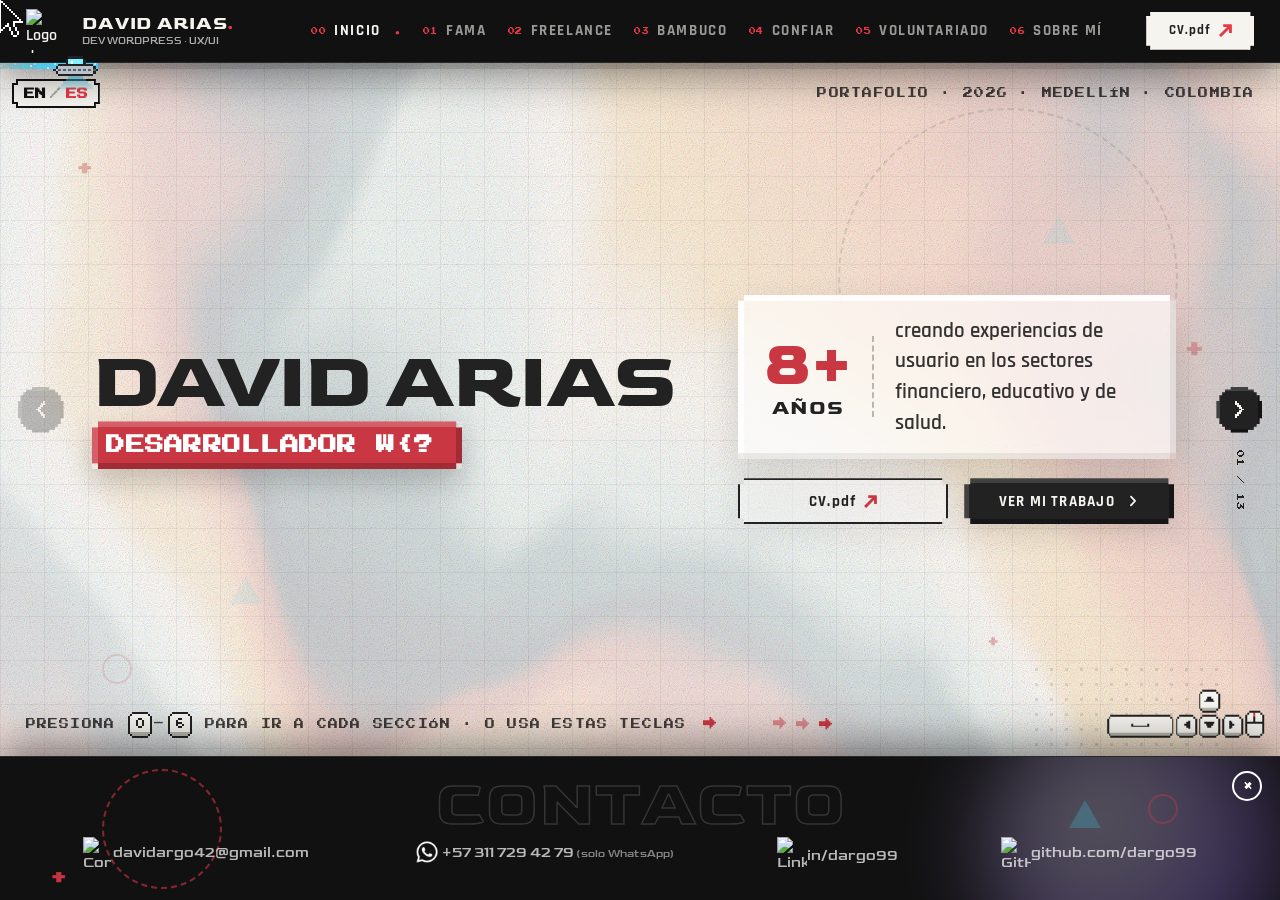
==== commit 8fe2e55e: "ES: 'a la medida' Co-Authored-By: Claude Opus 5.5 <noreply@anthropic.com>" ====
--- a/es/index.html
+++ b/es/index.html
@@ -4,12 +4,12 @@
   <meta charset="UTF-8" />
   <meta name="viewport" content="width=device-width, initial-scale=1.0" />
   <title>David Arias · Desarrollador WordPress Full-Stack &amp; Diseñador UX/UI</title>
-  <meta name="description" content="David Arias, Desarrollador WordPress Full-Stack y Diseñador UX/UI en Medellín, Colombia. Plugins a medida para WordPress y WooCommerce, sitios rápidos y seguros, SEO técnico y Moodle. Más de 8 años, abierto a trabajo remoto." />
+  <meta name="description" content="David Arias, Desarrollador WordPress Full-Stack y Diseñador UX/UI en Medellín, Colombia. Plugins a la medida para WordPress y WooCommerce, sitios rápidos y seguros, SEO técnico y Moodle. Más de 8 años, abierto a trabajo remoto." />
   <link rel="canonical" href="https://dargo99.github.io/es/" />
   <meta property="og:type" content="website" />
   <meta property="og:url" content="https://dargo99.github.io/es/" />
   <meta property="og:title" content="David Arias · Desarrollador WordPress Full-Stack &amp; Diseñador UX/UI" />
-  <meta property="og:description" content="Plugins a medida para WordPress y WooCommerce, sitios rápidos y seguros, SEO técnico y Moodle. Más de 8 años, abierto a trabajo remoto." />
+  <meta property="og:description" content="Plugins a la medida para WordPress y WooCommerce, sitios rápidos y seguros, SEO técnico y Moodle. Más de 8 años, abierto a trabajo remoto." />
   <meta property="og:image" content="https://dargo99.github.io/img/og-es.jpg" />
   <meta property="og:image:width" content="1200" />
   <meta property="og:image:height" content="630" />
@@ -689,7 +689,7 @@
           <div class="about-text">
             <div class="about-copy">
             <p>
-              Construyo sitios WordPress rápidos y seguros con plugins a medida,
+              Construyo sitios WordPress rápidos y seguros con plugins a la medida,
               pensados para las personas que los usan.
             </p>
             <p>
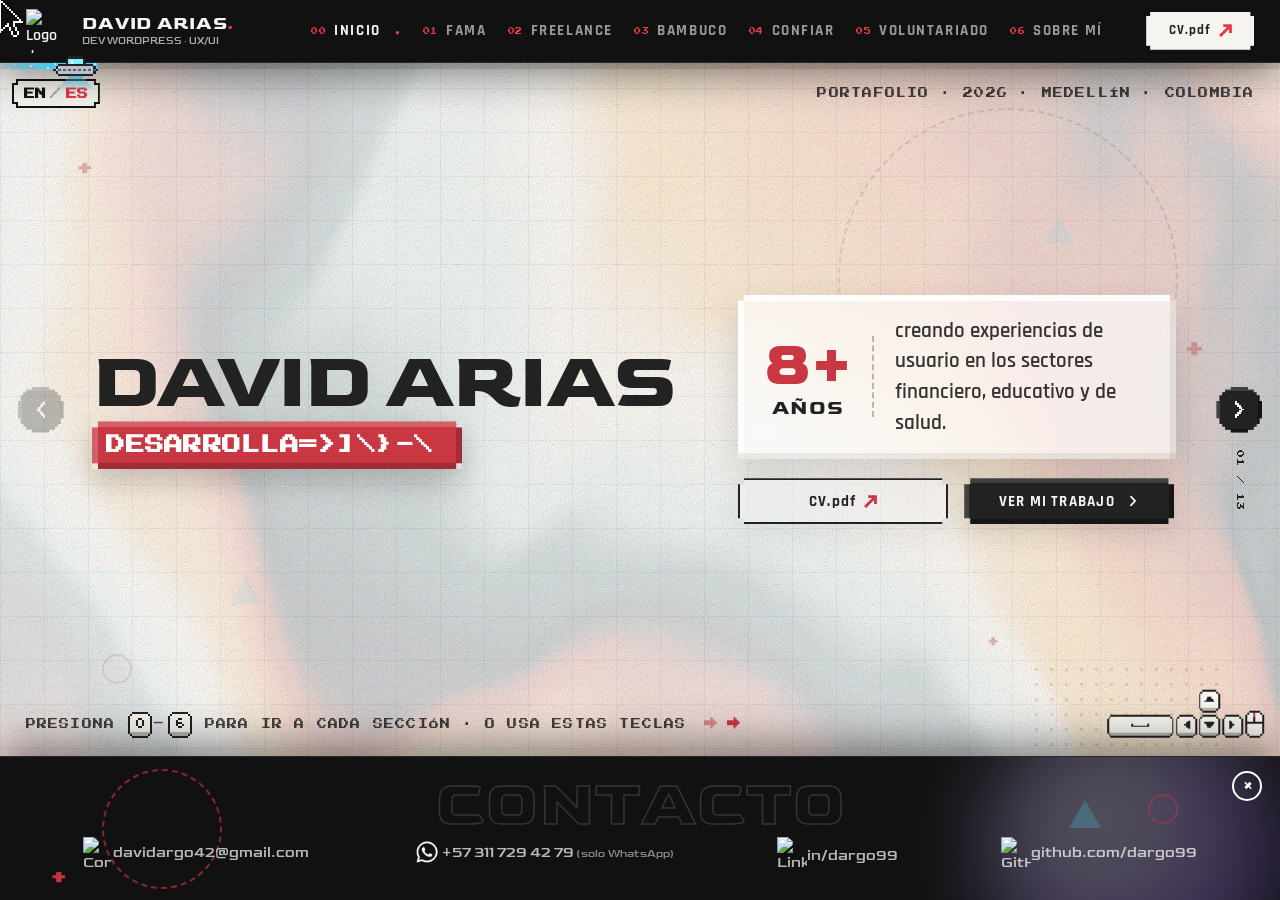
==== commit d6a070de: "About: vuelve al texto original (EN y ES) Co-Authored-By: Claude Opus 5.5 <noreply@anthropic.com>" ====
--- a/es/index.html
+++ b/es/index.html
@@ -689,12 +689,13 @@
           <div class="about-text">
             <div class="about-copy">
             <p>
-              Construyo sitios WordPress rápidos y seguros con plugins a la medida,
-              pensados para las personas que los usan.
+              Mi curiosidad por la tecnología, el arte y la ciencia; mi dedicación y
+              mi creatividad me dieron las habilidades para destacar en los sectores
+              de educación, finanzas y salud.
             </p>
             <p>
-              Más de 8 años en educación, finanzas, salud. Combino código, UX y
-              multimedia; uso la IA con criterio para que tu equipo entregue más rápido.
+              Combino programación, análisis y multimedia, y uso la IA con
+              criterio para aportar valor a tu equipo.
             </p>
             <p>
               <strong class="about-thanks">¡Abierto a nuevas oportunidades!</strong>
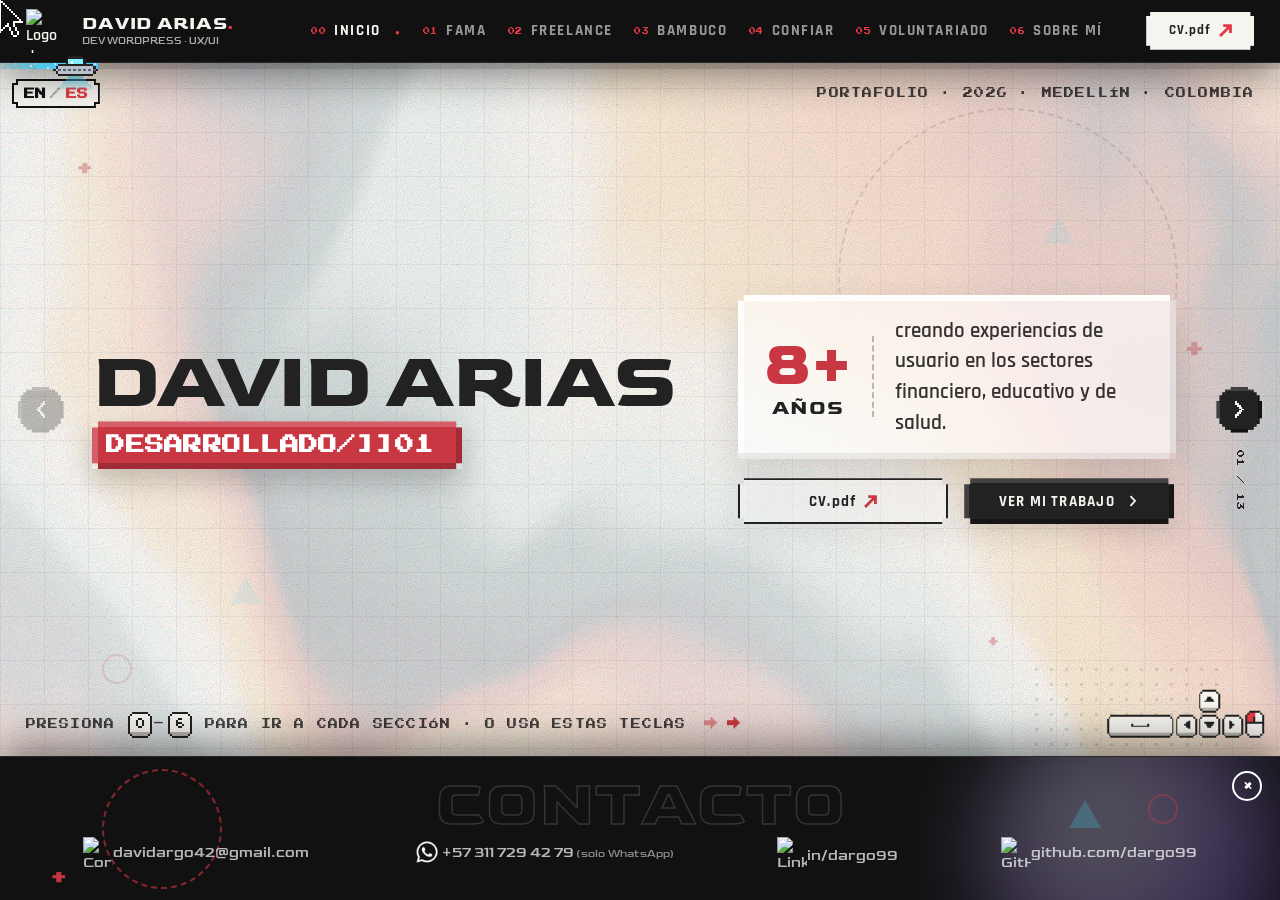
==== commit c1db22a1: "About: recorte sin fondo en lugar del video del saludo Co-Authored-By: Claude Sonnet 5.5 <noreply@an" ====
--- a/es/index.html
+++ b/es/index.html
@@ -18,7 +18,7 @@
   <link rel="icon" href="../img/siteico.png" type="image/png" />
   <link rel="alternate" hreflang="en" href="https://dargo99.github.io/" />
   <link rel="alternate" hreflang="es" href="https://dargo99.github.io/es/" />
-  <link rel="stylesheet" href="../style.css?v=20261106a" />
+  <link rel="stylesheet" href="../style.css?v=20261109a" />
 </head>
 <body>
   <!-- Activa el modo deck ANTES del primer pintado: si se esperaba a script.js
@@ -684,7 +684,7 @@
         </div>
         <div class="about-grid">
           <div class="about-img">
-            <span class="about-frame"><video class="about-video" data-src="../video/about-saludo.mp4" data-poster="../img/opt/about-poster.webp" width="960" height="960" muted playsinline preload="none" aria-label="David Arias González saludando"></video></span>
+            <span class="about-frame about-cutout"><img data-src="../img/opt/about-cutout.webp" width="640" height="640" alt="David Arias González" loading="lazy" decoding="async" /></span>
           </div>
           <div class="about-text">
             <div class="about-copy">
@@ -722,6 +722,6 @@
 
   </div><!-- /#page -->
 
-  <script src="../script.js?v=20261106a"></script>
+  <script src="../script.js?v=20261109a"></script>
 </body>
 </html>
--- a/style.css
+++ b/style.css
@@ -5140,3 +5140,13 @@
 body.ufo-dragging #cursor { background-image: url('img/px/hand-grab.svg'); }
 /* arrastrando el ovni no se selecciona texto */
 body.ufo-dragging, body.ufo-dragging * { user-select: none; -webkit-user-select: none; }
+
+/* ABOUT: recorte (PNG sin fondo) en lugar del video: sin marco ni sombra */
+.about-frame.about-cutout::before { display: none; }
+.about-img .about-frame.about-cutout img,
+.deck #about .about-img .about-frame.about-cutout img {
+  padding: 0; background: transparent; clip-path: none;
+  max-width: 100%; height: auto;
+  filter: drop-shadow(0 10px 18px rgba(0, 0, 0, 0.25));
+}
+.deck #about .about-img .about-frame.about-cutout img { max-height: calc(var(--stage-h) - 10rem); width: auto; }
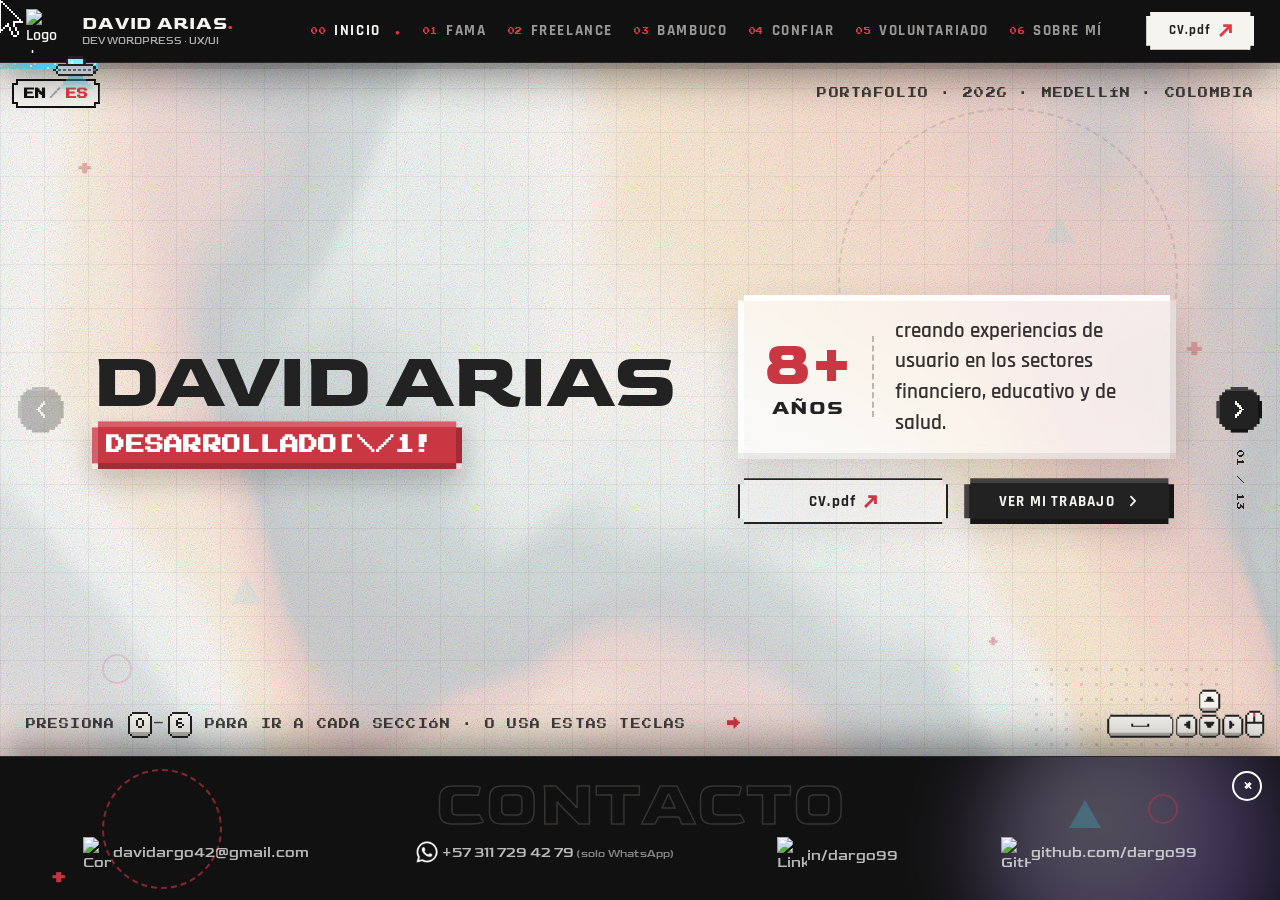
==== commit fbbdd38c: "About: recorte dentro del marco pixel original Co-Authored-By: Claude Sonnet 5.5 <noreply@anthropic." ====
--- a/es/index.html
+++ b/es/index.html
@@ -18,7 +18,7 @@
   <link rel="icon" href="../img/siteico.png" type="image/png" />
   <link rel="alternate" hreflang="en" href="https://dargo99.github.io/" />
   <link rel="alternate" hreflang="es" href="https://dargo99.github.io/es/" />
-  <link rel="stylesheet" href="../style.css?v=20261109a" />
+  <link rel="stylesheet" href="../style.css?v=20261109b" />
 </head>
 <body>
   <!-- Activa el modo deck ANTES del primer pintado: si se esperaba a script.js
@@ -722,6 +722,6 @@
 
   </div><!-- /#page -->
 
-  <script src="../script.js?v=20261109a"></script>
+  <script src="../script.js?v=20261109b"></script>
 </body>
 </html>
--- a/style.css
+++ b/style.css
@@ -5141,12 +5141,11 @@
 /* arrastrando el ovni no se selecciona texto */
 body.ufo-dragging, body.ufo-dragging * { user-select: none; -webkit-user-select: none; }
 
-/* ABOUT: recorte (PNG sin fondo) en lugar del video: sin marco ni sombra */
-.about-frame.about-cutout::before { display: none; }
+/* ABOUT: recorte (PNG sin fondo) dentro del mismo marco pixel del video:
+   borde oscuro de 4px, esquinas en escalón y sombra dura; fondo crema detrás */
 .about-img .about-frame.about-cutout img,
 .deck #about .about-img .about-frame.about-cutout img {
-  padding: 0; background: transparent; clip-path: none;
-  max-width: 100%; height: auto;
-  filter: drop-shadow(0 10px 18px rgba(0, 0, 0, 0.25));
+  padding: 0; border: 4px solid #222; background: #efe9dc;
+  max-width: 100%; height: auto; aspect-ratio: 1 / 1; object-fit: cover;
 }
 .deck #about .about-img .about-frame.about-cutout img { max-height: calc(var(--stage-h) - 10rem); width: auto; }
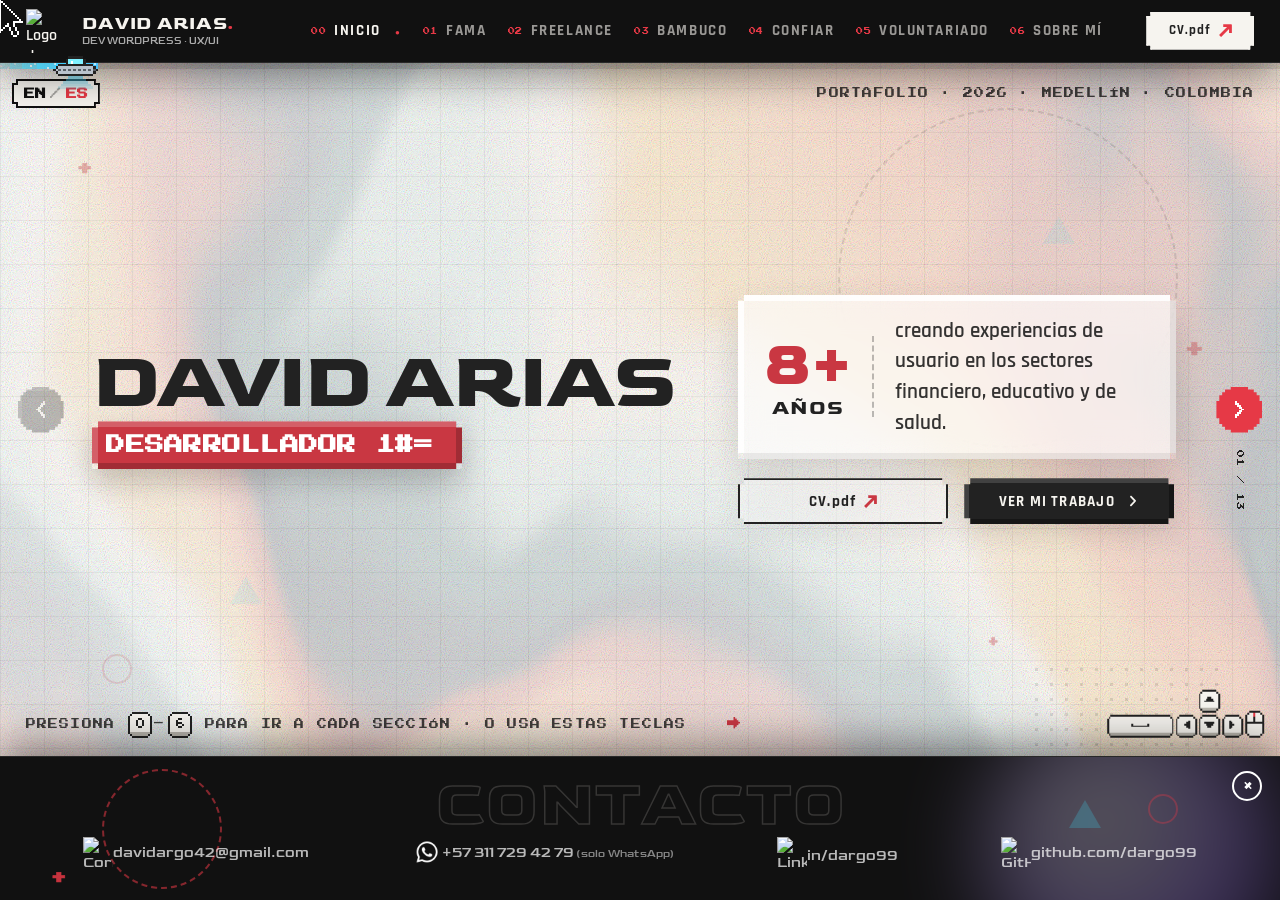
==== commit fc010232: "About: marco pixel-art ilustrado (azul, luz celeste, remaches dorados) Co-Authored-By: Claude Sonnet" ====
--- a/es/index.html
+++ b/es/index.html
@@ -18,7 +18,7 @@
   <link rel="icon" href="../img/siteico.png" type="image/png" />
   <link rel="alternate" hreflang="en" href="https://dargo99.github.io/" />
   <link rel="alternate" hreflang="es" href="https://dargo99.github.io/es/" />
-  <link rel="stylesheet" href="../style.css?v=20261109b" />
+  <link rel="stylesheet" href="../style.css?v=20261109d" />
 </head>
 <body>
   <!-- Activa el modo deck ANTES del primer pintado: si se esperaba a script.js
@@ -722,6 +722,6 @@
 
   </div><!-- /#page -->
 
-  <script src="../script.js?v=20261109b"></script>
+  <script src="../script.js?v=20261109d"></script>
 </body>
 </html>
--- a/style.css
+++ b/style.css
@@ -5141,11 +5141,18 @@
 /* arrastrando el ovni no se selecciona texto */
 body.ufo-dragging, body.ufo-dragging * { user-select: none; -webkit-user-select: none; }
 
-/* ABOUT: recorte (PNG sin fondo) dentro del mismo marco pixel del video:
-   borde oscuro de 4px, esquinas en escalón y sombra dura; fondo crema detrás */
+/* ABOUT: recorte (PNG sin fondo) con marco pixel-art ilustrado (azul marino,
+   luz celeste, remaches dorados en las esquinas): border-image 9-slice */
 .about-img .about-frame.about-cutout img,
 .deck #about .about-img .about-frame.about-cutout img {
-  padding: 0; border: 4px solid #222; background: #efe9dc;
+  padding: 0; background: #efe9dc; clip-path: none;
+  border: 18px solid transparent;
+  border-image: url("img/opt/about-frame.png") 6 fill / 18px / 0 round;
+  background-clip: padding-box;
+  image-rendering: pixelated;
   max-width: 100%; height: auto; aspect-ratio: 1 / 1; object-fit: cover;
-}
+  box-sizing: border-box;
+}
+.about-frame.about-cutout { --frame-clip: none; }
+.about-frame.about-cutout::before { clip-path: none; transform: translate(8px, 8px); background: rgba(11, 19, 48, 0.28); }
 .deck #about .about-img .about-frame.about-cutout img { max-height: calc(var(--stage-h) - 10rem); width: auto; }
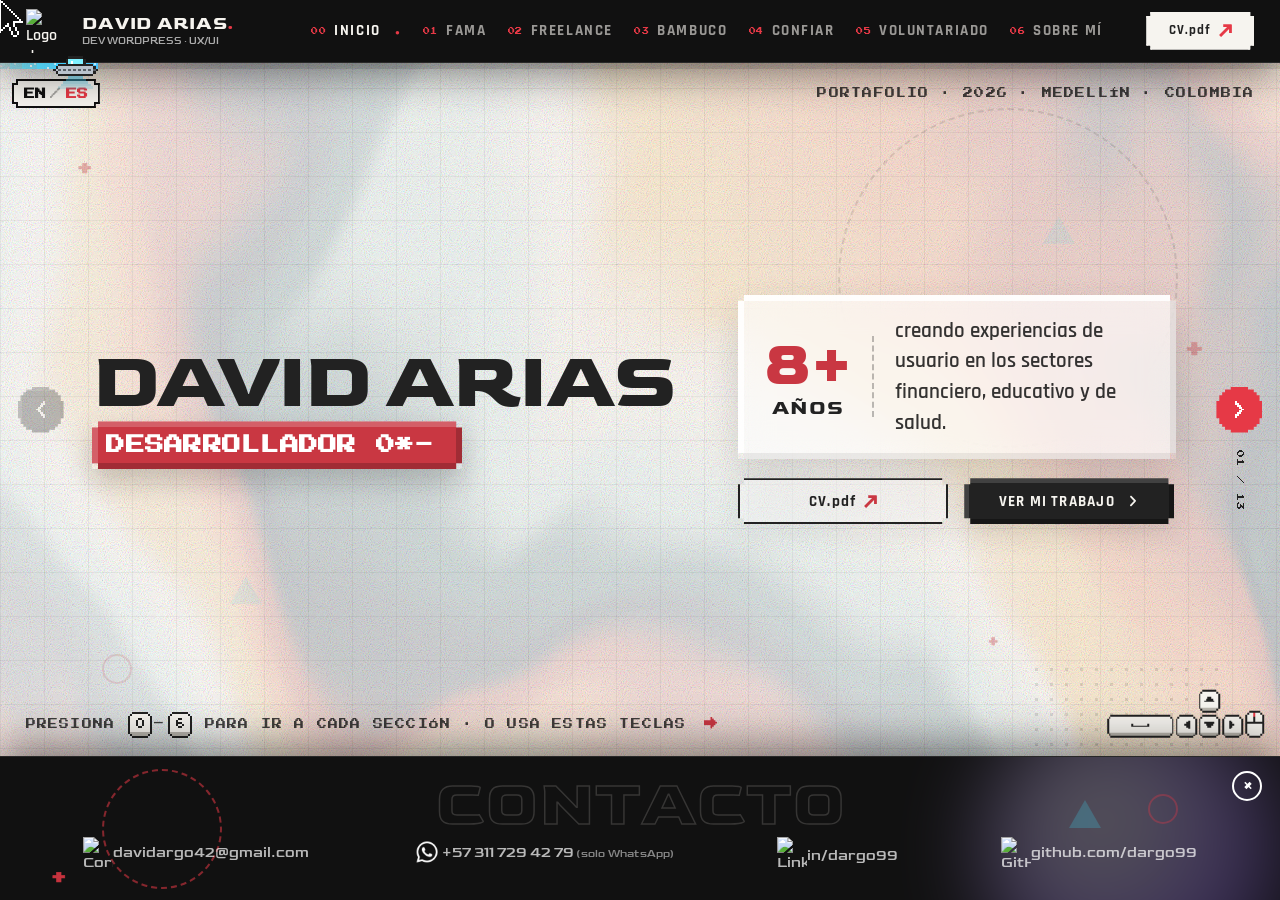
==== commit 9fe4b6d4: "About: marco fino con corazones pixel, foto sin fondo Co-Authored-By: Claude Opus 5.5 <noreply@anthr" ====
--- a/es/index.html
+++ b/es/index.html
@@ -18,7 +18,7 @@
   <link rel="icon" href="../img/siteico.png" type="image/png" />
   <link rel="alternate" hreflang="en" href="https://dargo99.github.io/" />
   <link rel="alternate" hreflang="es" href="https://dargo99.github.io/es/" />
-  <link rel="stylesheet" href="../style.css?v=20261109d" />
+  <link rel="stylesheet" href="../style.css?v=20261109e" />
 </head>
 <body>
   <!-- Activa el modo deck ANTES del primer pintado: si se esperaba a script.js
@@ -722,6 +722,6 @@
 
   </div><!-- /#page -->
 
-  <script src="../script.js?v=20261109d"></script>
+  <script src="../script.js?v=20261109e"></script>
 </body>
 </html>
--- a/style.css
+++ b/style.css
@@ -5141,18 +5141,22 @@
 /* arrastrando el ovni no se selecciona texto */
 body.ufo-dragging, body.ufo-dragging * { user-select: none; -webkit-user-select: none; }
 
-/* ABOUT: recorte (PNG sin fondo) con marco pixel-art ilustrado (azul marino,
-   luz celeste, remaches dorados en las esquinas): border-image 9-slice */
+/* ABOUT: recorte (PNG sin fondo) con marco "vidas": línea fina en tinta y
+   corazones pixel rojos en las esquinas. El marco va en una capa encima
+   (::after con border-image) para que sólo él se escale "pixelated" y la
+   foto se vea suave; sin fondo detrás de la foto */
 .about-img .about-frame.about-cutout img,
 .deck #about .about-img .about-frame.about-cutout img {
-  padding: 0; background: #efe9dc; clip-path: none;
-  border: 18px solid transparent;
-  border-image: url("img/opt/about-frame.png") 6 fill / 18px / 0 round;
-  background-clip: padding-box;
-  image-rendering: pixelated;
+  padding: 12px; background: none; clip-path: none; border: 0;
   max-width: 100%; height: auto; aspect-ratio: 1 / 1; object-fit: cover;
   box-sizing: border-box;
 }
 .about-frame.about-cutout { --frame-clip: none; }
-.about-frame.about-cutout::before { clip-path: none; transform: translate(8px, 8px); background: rgba(11, 19, 48, 0.28); }
+.about-frame.about-cutout::before { display: none; }
+.about-frame.about-cutout::after {
+  content: ''; position: absolute; inset: 0; pointer-events: none;
+  border: 12px solid transparent;
+  border-image: url("img/opt/about-frame.png") 6 / 12px / 0 stretch;
+  image-rendering: pixelated;
+}
 .deck #about .about-img .about-frame.about-cutout img { max-height: calc(var(--stage-h) - 10rem); width: auto; }
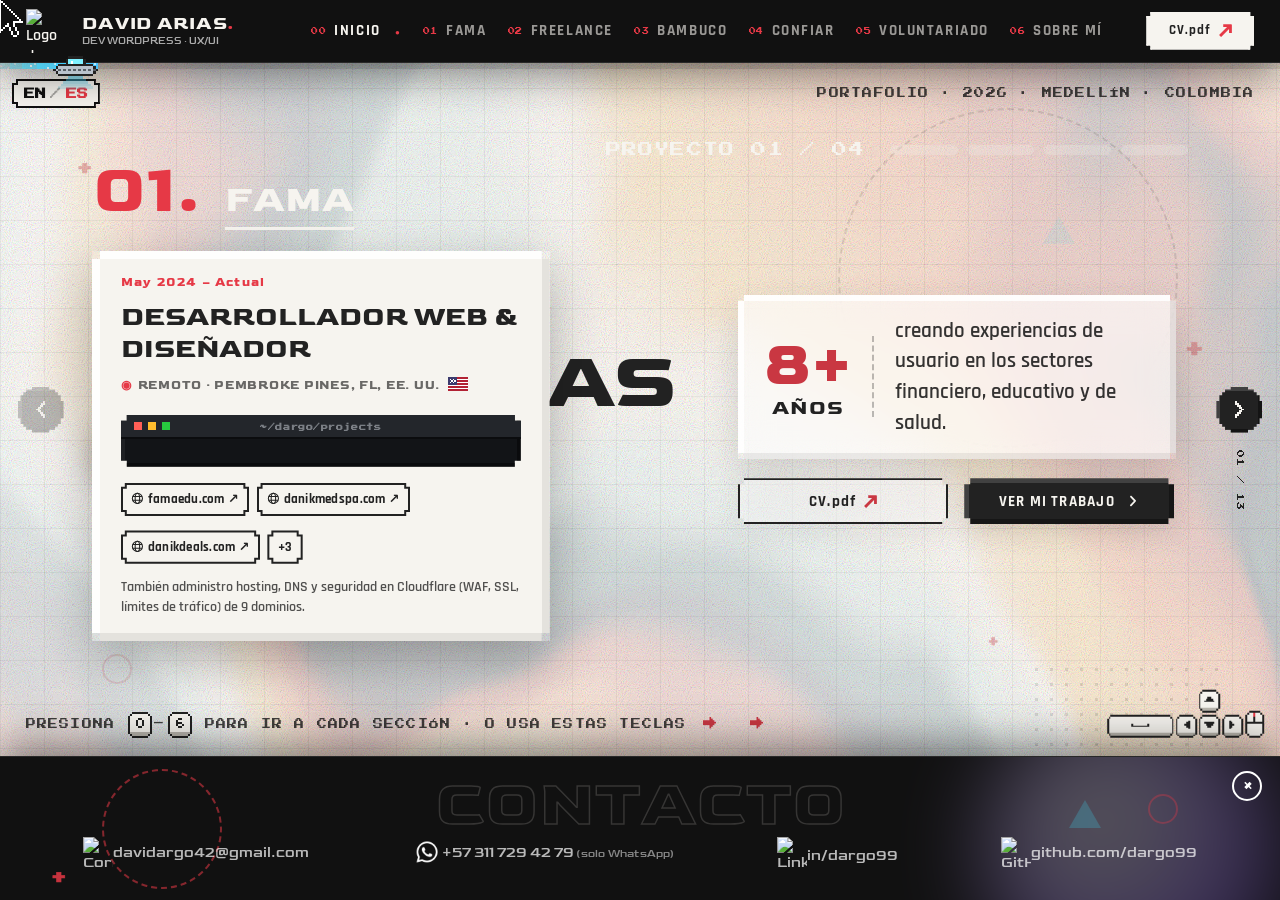
==== commit 55dceeb2: "About: marco arcade fino con greca en las esquinas y tres corazones que titilan Co-Authored-By: Clau" ====
--- a/es/index.html
+++ b/es/index.html
@@ -18,7 +18,7 @@
   <link rel="icon" href="../img/siteico.png" type="image/png" />
   <link rel="alternate" hreflang="en" href="https://dargo99.github.io/" />
   <link rel="alternate" hreflang="es" href="https://dargo99.github.io/es/" />
-  <link rel="stylesheet" href="../style.css?v=20261109e" />
+  <link rel="stylesheet" href="../style.css?v=20261109i" />
 </head>
 <body>
   <!-- Activa el modo deck ANTES del primer pintado: si se esperaba a script.js
@@ -684,7 +684,7 @@
         </div>
         <div class="about-grid">
           <div class="about-img">
-            <span class="about-frame about-cutout"><img data-src="../img/opt/about-cutout.webp" width="640" height="640" alt="David Arias González" loading="lazy" decoding="async" /></span>
+            <span class="about-frame about-cutout"><img data-src="../img/opt/about-cutout.webp" width="640" height="640" alt="David Arias González" loading="lazy" decoding="async" /><span class="about-lives" aria-hidden="true"><i></i><i></i><i></i></span></span>
           </div>
           <div class="about-text">
             <div class="about-copy">
@@ -722,6 +722,6 @@
 
   </div><!-- /#page -->
 
-  <script src="../script.js?v=20261109e"></script>
+  <script src="../script.js?v=20261109i"></script>
 </body>
 </html>
--- a/style.css
+++ b/style.css
@@ -5141,22 +5141,43 @@
 /* arrastrando el ovni no se selecciona texto */
 body.ufo-dragging, body.ufo-dragging * { user-select: none; -webkit-user-select: none; }
 
-/* ABOUT: recorte (PNG sin fondo) con marco "vidas": línea fina en tinta y
-   corazones pixel rojos en las esquinas. El marco va en una capa encima
-   (::after con border-image) para que sólo él se escale "pixelated" y la
-   foto se vea suave; sin fondo detrás de la foto */
+/* ABOUT: recorte (PNG sin fondo) con marco "arcade" fino: banda gris oscura
+   de 8 px y una greca en escalón en cada esquina (img/opt/about-frame.png,
+   generado con marcos/frame-arcade-fino.py). El marco va en una capa encima (::after
+   con border-image) para que sólo él se escale "pixelated" y la foto se vea
+   suave; sin fondo detrás de la foto */
 .about-img .about-frame.about-cutout img,
 .deck #about .about-img .about-frame.about-cutout img {
-  padding: 12px; background: none; clip-path: none; border: 0;
+  padding: 8px; background: none; clip-path: none; border: 0;
   max-width: 100%; height: auto; aspect-ratio: 1 / 1; object-fit: cover;
   box-sizing: border-box;
 }
 .about-frame.about-cutout { --frame-clip: none; }
 .about-frame.about-cutout::before { display: none; }
 .about-frame.about-cutout::after {
-  content: ''; position: absolute; inset: 0; pointer-events: none;
-  border: 12px solid transparent;
-  border-image: url("img/opt/about-frame.png") 6 / 12px / 0 stretch;
+  content: ''; position: absolute; inset: 0; pointer-events: none; z-index: 1;
+  border: 24px solid transparent;
+  border-image: url("img/opt/about-frame.png") 12 / 24px / 0 stretch;
   image-rendering: pixelated;
 }
 .deck #about .about-img .about-frame.about-cutout img { max-height: calc(var(--stage-h) - 10rem); width: auto; }
+
+/* tres corazones pixel en la esquina superior izquierda que titilan */
+.about-lives {
+  position: absolute; top: 36px; left: 24px; z-index: 2;
+  display: flex; gap: 5px; pointer-events: none;
+}
+.about-lives i {
+  width: 20px; height: 20px; display: block;
+  background: url("data:image/svg+xml,%3Csvg xmlns='http://www.w3.org/2000/svg' viewBox='0 0 5 5' shape-rendering='crispEdges'%3E%3Cpath fill='%23e63946' d='M1 0h1v1H1zM3 0h1v1H3zM0 1h5v2H0zM1 3h3v1H1zM2 4h1v1H2z'/%3E%3Cpath fill='%23ffd0d8' d='M1 1h1v1H1z'/%3E%3C/svg%3E") center / contain no-repeat;
+  image-rendering: pixelated;
+  animation: lifeBlink 1.6s steps(1, end) infinite;
+}
+.about-lives i:nth-child(2) { animation-delay: 0.2s; }
+.about-lives i:nth-child(3) { animation-delay: 0.4s; }
+@keyframes lifeBlink {
+  0%, 70% { opacity: 1; }
+  75%, 85% { opacity: 0.15; }
+  90% { opacity: 1; }
+}
+@media (prefers-reduced-motion: reduce) { .about-lives i { animation: none; } }
